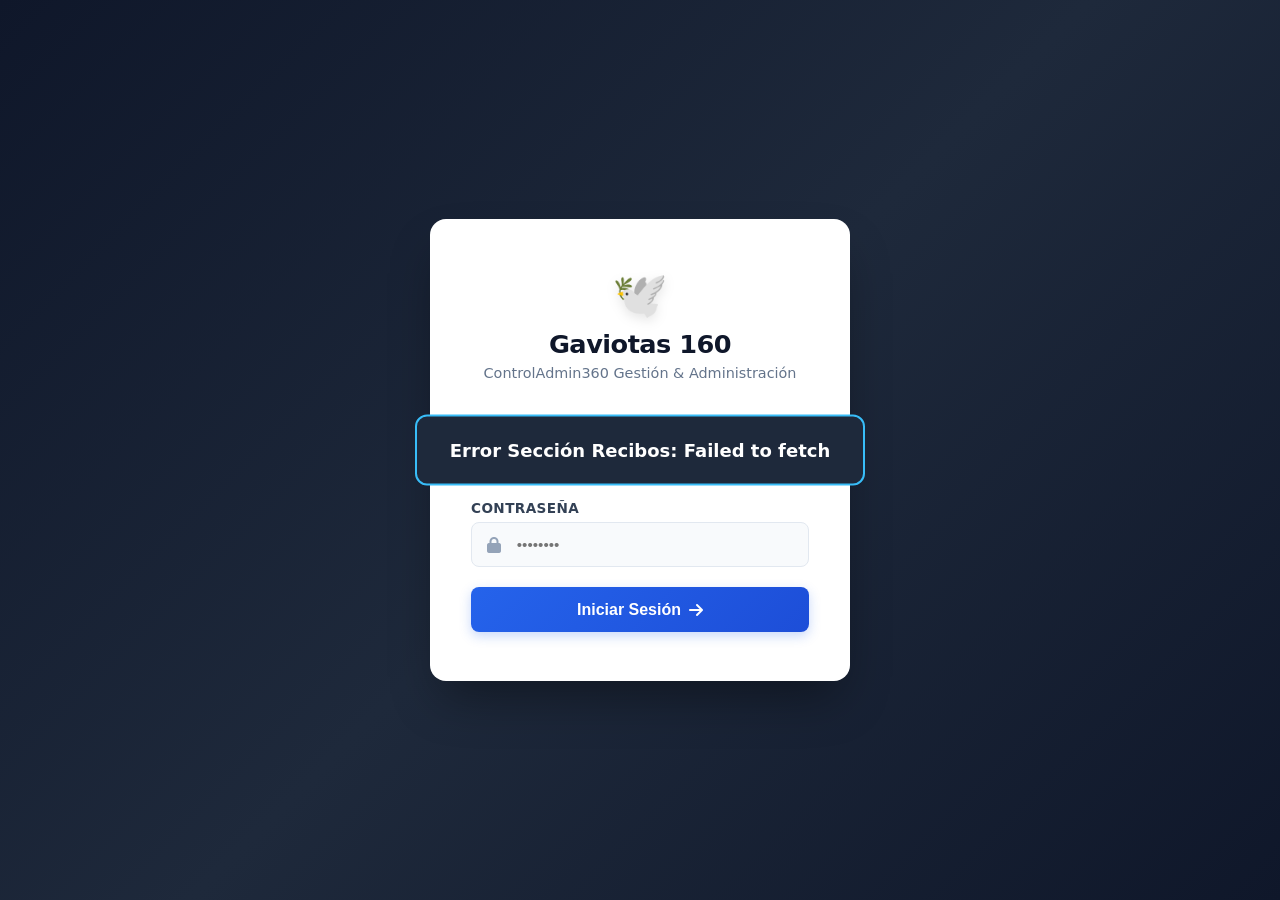
==== index.html @ b819d8f5 "tyu" ====
<!doctype html>
<html lang="es">
<head>
  <meta charset="utf-8" />
  <meta name="viewport" content="width=device-width, initial-scale=1" />
  <title>Gaviotas 160 (-)</title>
  
  <!-- Favicon emoji unificado -->
  <link id="favicon-main" rel="icon" type="image/svg+xml" href="">
  <link rel="stylesheet" href="https://cdnjs.cloudflare.com/ajax/libs/font-awesome/6.4.0/css/all.min.css">
  <link rel="stylesheet" href="CSS.css">

  <script>
    (function(){
      var link = document.getElementById('favicon-main');
      if (!link) {
        link = document.createElement('link');
        link.id = 'favicon-main';
        link.rel = 'icon';
        document.head.appendChild(link);
      }
      var svg = "<svg xmlns='http://www.w3.org/2000/svg' viewBox='0 0 128 128'><text y='1em' font-size='96'>🕊️</text></svg>";
      link.type = 'image/svg+xml';
      link.href = "data:image/svg+xml;charset=utf-8," + encodeURIComponent(svg);
    })();
  </script>
</head>
<body>

  <div id="login-screen" class="login-wrapper">

    <!-- 1. PANTALLA DE MANTENIMIENTO (Visible para usuarios por defecto si el modo está activo) -->
    <div id="maintenance-card" class="maintenance-card" style="display: none;">
      <div class="gears-container">
        <i class="fa-solid fa-gear gear-large"></i>
        <i class="fa-solid fa-gear gear-small"></i>
      </div>
      <div class="login-header">
        <span class="logo-icon">🕊️</span>
        <h2>Gaviotas 160</h2>
        <p>ControlAdmin360 Gestión & Administración</p>
      </div>
      <div class="maintenance-body">
        <h3 class="pulse-text">Sistema en Mantenimiento</h3>
        <p class="maintenance-desc">
          Estamos realizando actualizaciones programadas en la plataforma para mejorar el rendimiento y la seguridad.
        </p>
        <div class="progress-container">
          <div class="progress-bar-animated"></div>
        </div>
        <p class="maintenance-footer">Estaremos de vuelta en breve. Gracias por su paciencia.</p>
      </div>
    </div>

    <!-- 2. FORMULARIO DE LOGIN (Tu caja de Login original) -->
    <div id="form-login-card" class="login-card">
      <div class="login-header">
        <span class="logo-icon">🕊️</span>
        <h2>Gaviotas 160</h2>
        <p>ControlAdmin360 Gestión & Administración</p>
      </div>
      <form id="form-login" onsubmit="validarIngreso(event)">
        <div class="form-group">
          <label for="login-user">Usuario</label>
          <div class="input-container">
            <i class="fa-solid fa-user"></i>
            <input type="text" id="login-user" required placeholder="Ej. admin" autocomplete="username">
          </div>
        </div>
        <div class="form-group">
          <label for="login-pass">Contraseña</label>
          <div class="input-container">
            <i class="fa-solid fa-lock"></i>
            <input type="password" id="login-pass" required placeholder="••••••••" autocomplete="current-password">
          </div>
        </div>
        <div id="login-error" class="error-msg" style="display: none;">
          <i class="fa-solid fa-circle-exclamation"></i>
          <span>Usuario o contraseña incorrectos.</span>
        </div>
        <button type="submit" class="btn-login">
          <span>Iniciar Sesión</span>
          <i class="fa-solid fa-arrow-right"></i>
        </button>
      </form>
    </div>

  </div>

  <div class="app">
    <!-- Topbar -->
    <header class="topbar" role="banner">
      <div class="brand" aria-label="Nombre de la aplicación">🕊️ Gaviotas 160</div>
      
      <div id="srvStatus" class="srv-badge srv-idle" title="Disponible" style="margin:6px 0 10px 0;">
        <span class="dot"></span>
        <span class="txt">IDLE -> OnLine</span>
      </div>

      <div class="actions">
        <!-- Nuevo Botón de Salir -->
        <button id="btnLogout" class="btn btn-logout" type="button" title="Cerrar sesión" onclick="cerrarSesion()">
          <svg width="14" height="14" viewBox="0 0 24 24" fill="none" stroke="currentColor" stroke-width="2" stroke-linecap="round" stroke-linejoin="round" style="margin-right: 5px; vertical-align: middle;">
            <path d="M9 21H5a2 2 0 0 1-2-2V5a2 2 0 0 1 2-2h4"></path>
            <polyline points="16 17 21 12 16 7"></polyline>
            <line x1="21" y1="12" x2="9" y2="12"></line>
          </svg>
          <span>Cerrar Sessión</span>
        </button>
        <button id="btnMenu" class="btn btn-menu" type="button" aria-controls="sidebar" aria-expanded="false" title="Menú">☰</button>
        <button id="btnFull" class="btn" type="button" title="Pantalla completa">Pantalla completa</button>
      </div>
    </header> 
    
    <!-- Sidebar -->
    <aside id="sidebar" class="sidebar" role="navigation" aria-label="Menú principal">
      <nav>
        <a data-view="banco" data-ico="🏦" class="active" role="button">DataBank</a>
        <a data-view="deudas" data-ico="👤" role="button">Deudores</a>
        <a data-view="lecturas" data-ico="💧" role="button" style="--ico-left-gap:2px;">Aguas</a>
        <a data-view="consultas" data-ico="🕵️‍♀️" role="button">Consultas</a>
        <a data-view="recibo" data-ico="🧮" role="button">Control&Op.</a>  
        <a data-view="comunal" data-ico="🏘️" role="button">Comunas</a>
        <a data-view="servicios" data-ico="⚡" role="button">Servicios Hist.</a>
        <a id="nav-eventos" data-view="eventos" data-ico="📌" role="button">Eventos.Logg</a>
      </nav>
    </aside>

    <!-- Contenido Principal -->
    <main class="content" role="main">
      <!-- BANCO -->
      <section id="view-banco" class="view show" aria-labelledby="h-banco">
        <div class="view-header">
          <h1 id="h-banco" style="margin:0;">Registros & Movimientos Bancarios</h1>
          <span class="clock-24h" style="justify-self:start; white-space:nowrap; font-weight:600; color:#A4E3FF;"></span>

          <div style="display:flex; align-items:center; gap:8px; justify-content:flex-start; margin:8px 0;"> 
            <button id="btnRepGen" style="padding:10px 14px; background:#647AEB; color:#fff; border:none; border-radius:7px; font-size:15px; cursor:pointer; box-shadow:0 2px 5px rgba(0,0,0,0.2);"> 
              📤 Reporte General
            </button> 
            <div id="reportLinks" style="display:flex; gap:8px;"></div>
          </div>
        </div>
      
        <div class="grid" style="margin-bottom:12px">
          <div class="card">
            <h3>Operaciones del Mes:</h3>
            <div id="banco-kpi-mov">—</div>
          </div>
          <div class="card">
            <h3>Balance de Cuenta:</h3>
            <div id="banco-kpi-monto">—</div>
          </div>
        </div>

        <div class="toolbar">
          <select id="banco-month" class="select"></select>
          <select id="banco-year" class="select"></select>
          <button id="banco-buscar" class="btn-orange" type="button">📅 Ver Periodo</button>
          <button id="banco-nuevo" class="btn-blue" type="button">➕ Nuevo Reg.</button>
          <button id="banco-eliminar" class="btn-redd" type="button">🗑️ Borra Ultim.</button>
          <button id="banco-refresh" class="btn-blue" type="button">🔄 Actualizar</button>
          <button id="btn-m3" class="btn btn-m3" type="button">💧 m3 Consumo</button>
        </div>

        <div class="table-wrap">
          <table id="tabla-banco"></table>
        </div>
      </section>

      <!-- LECTURAS (Contómetros) -->
      <section id="view-lecturas" class="view" aria-labelledby="h-lecturas">
        <div class="view-header">
          <h1 id="h-lecturas" style="margin:0;">Lecturas & Registros & Reportes</h1>
          <span class="clock-24h" style="white-space:nowrap; font-weight:600; color:#A4E3FF;"></span>
         
          <div style="display:flex; align-items:center; gap:8px; justify-content:flex-start; margin:8px 0;">
            <button id="btnRepAguas" style="padding:10px 14px; background:#647AEB; color:#fff; border:none; border-radius:7px; font-size:15px; cursor:pointer; box-shadow:0 2px 5px rgba(0,0,0,0.2);">
                📤 Generar Reportes
            </button>
            <div id="aguasLinks" style="display:flex; gap:8px;"></div>
          </div>        
        </div> 
        <div class="toolbar">
          <input type="text" id="buscar" placeholder="🔍 Busca aqui..." aria-label="Buscar en la tabla" style="margin-left: 25px; padding: 6px 12px; border-radius: 4px; border: 2px solid #ccc; width: 160px;">
          <button id="btnRecargarConto" class="btn-orange" type="button">🔄 Actualizar</button>
          <button id="btnNuevo" class="btn-blue" type="button">➕ Registrar</button>
        </div>
        <div id="tablaWrap" class="table-wrap" role="region" aria-label="Tabla de lecturas">
          <table id="tabla"></table>
        </div>
      </section>

      <!-- DEUDAS -->
      <section id="view-deudas" class="view" aria-labelledby="h-deudas">
        <div class="view-header">
          <h1 id="h-deudas" style="margin:0;">Deudas & Morosidad</h1>
          <span class="clock-24h" style="white-space:nowrap; font-weight:600; color:#A4E3FF;"></span>

          <div style="display:flex; align-items:center; gap:8px; justify-content:flex-start; margin:8px 0;">
            <button id="btnDeudas" style="padding:10px 14px; background:#647AEB; color:#fff; border:none; border-radius:7px; font-size:15px; cursor:pointer; box-shadow:0 2px 5px rgba(0,0,0,0.2);">
              📤 Generar Listado
            </button>
            <div id="deudasLinks" style="display:flex; gap:8px;"></div>
          </div>
        </div>

        <div class="grid">
          <div class="card">
            <h3>Total Deudores:</h3>
            <div id="deu-kpi-count">—</div>
          </div>
          <div class="card">
            <h3>Actualizado a la Fecha:</h3>
            <div id="deu-kpi-fecha">—</div>
          </div>
        </div>

        <div class="toolbar" style="margin-top:12px">
          <label style="display:flex;align-items:center;gap:6px">
            Deuda Min. (S/):
            <input id="deu-min" class="input-modern" type="number" step="1" min="0" value="15" style="margin-left: 22px; padding: 5px 10px; border-radius: 4px; border: 2px solid #ccc; width: 82px;">
          </label>
          <button id="deu-refresh" class="btn-orange" type="button">🔄 Actualizar</button>
        </div>

        <div class="deudas table-wrap">
          <table id="tabla-deudas" class="deudas-table"></table>
        </div>
      </section>

      <!-- CONSULTAS -->
      <section id="view-consultas" class="view" aria-labelledby="h-consultas">
        <div class="view-header">
          <h1 id="h-consultas" style="margin:0;">Historial de Pagos & Recibos</h1>
          <span class="clock-24h" style="white-space:nowrap; font-weight:600; color:#A4E3FF;"></span>
        </div>

        <div style="display: flex; gap: 80px; flex-wrap: wrap; align-items: flex-start; margin-top: 5px; max-width: 100%;">
          <div style="width: 300px;">
            <div class="combo-wrap">
              <label for="consulta-depa">Departamento</label>
              <select id="consulta-depa" class="select select-lg">
                <option value="">Select depa…</option>
              </select>
            </div>
            <div class="toolbar" style="margin-top:10px;">
              <button id="cons-buscar" class="btn-blue" type="button">🔎 Ver Movimientos</button>
            </div>
            <div id="cons-meta" class="cons-meta" aria-live="polite"></div>
          </div>

          <div id="panel-saldos-container" class="info-box" style="width: 350px; display: none; border: 1px solid #ddd; background: #f9f9f9; padding: 10px 10px; border-radius: 12px; box-shadow: 0 2px 4px rgba(0,0,0,0.1);">
            <h3 style="margin: 0 0 8px 0; font-size: 1.05em; display: flex; justify-content: space-between; align-items: center; border-bottom: 1px solid #eee; padding-bottom: 4px;">
              <span class="saldo-valor" style="color: #222 !important;">💼 Detalle de Saldos: <strong id="s-depa" style="color: #3367D6;"></strong></span>
              <span id="s-loader" class="dual-ring hidden"></span>
            </h3>
            <div style="display: flex; flex-direction: column; gap: 3px;">
              <div class="info-line" style="display: flex; justify-content: space-between; line-height: 1.2;">
                <span class="label label-recibos">📝 Recibos:</span> 
                <span id="s-rec" class="saldo-valor"></span>
              </div>
              <div class="info-line" style="display: flex; justify-content: space-between; line-height: 1.2;">
                <span class="label label-moras">🕒 Moras:</span> 
                <span id="s-mor" class="saldo-valor"></span>
              </div>
              <div class="info-line" style="display: flex; justify-content: space-between; line-height: 1.2;">
                <span class="label label-multas">👮‍♂️ Multas:</span> 
                <span id="s-mul" class="saldo-valor"></span>
              </div>
              <div class="info-line" style="display: flex; justify-content: space-between; line-height: 1.2;">
                <span class="label-ra">⚠️ R.A:</span> 
                <span id="s-acum" class="saldo-valor" style="color: #333;"></span>
              </div>
              <div class="info-line" style="display: flex; justify-content: space-between; border-top: 1px solid #ccc; padding-top: 5px; margin-top: 3px;">
                <span class="label label-saldo">💰 Saldo Actualizado:</span> 
                <strong id="s-act" style="color: #3367D6; font-size: 1.1rem;"></strong>
              </div>
            </div>
          </div>

          <div id="panel-recibo-pdf" style="width: 190px; display: flex; flex-direction: column; gap: 5px; border-left: 1px dashed #ccc; padding-left: 25px;margin-top: 10px;">
            <h3 style="margin: 0; font-size: 1.05em; color: #0078d4;">📄 Consulta Recibo</h3>
            <div class="combo-wrap">
              <label for="recibo-mes" style="font-size: 0.85em; color: #666;">Mes</label>
              <select id="recibo-mes" class="select">
                <option value="Enero">Enero</option>
                <option value="Febrero">Febrero</option>
                <option value="Marzo">Marzo</option>
                <option value="Abril">Abril</option>
                <option value="Mayo">Mayo</option>
                <option value="Junio">Junio</option>
                <option value="Julio">Julio</option>
                <option value="Agosto">Agosto</option>
                <option value="Setiembre">Setiembre</option>
                <option value="Octubre">Octubre</option>
                <option value="Noviembre">Noviembre</option>
                <option value="Diciembre">Diciembre</option>
              </select>
            </div>

            <div class="combo-wrap">
              <label for="recibo-anio" style="font-size: 0.85em; color: #666;">Año</label>
              <select id="recibo-anio" class="select">
                <option value="2024">2024</option>
                <option value="2025">2025</option>
                <option value="2026">2026</option>
                <option value="2027">2027</option>
                <option value="2028">2028</option>
              </select>
            </div>
            <button id="btn-ver-recibo" class="btn-blue" type="button" style="margin-top: 4px; background-color: #0078d4;">📂 Buscar</button>
            <button id="btn-recibo-curso" class="btn-orange" type="button" style="margin-top: 4px; background-color: #059669;">📝 Recibo en Curso</button>
          </div>
        </div>
        
        <div id="cons-salida" class="table-wrap" role="region" aria-label="Historial recibos/pagos" style="margin-top: 20px;">
          <table id="tabla-cons" class="cons-table"></table>
        </div>
      </section>

      <!-- COMUNA -->
      <section id="view-comunal" class="view" aria-labelledby="h-comunal">
        <div class="view-header">
          <h1 id="h-comunal" style="margin:0;">Control & Registro De Habitantes</h1>
          <span class="clock-24h" style="white-space:nowrap; font-weight:600; color:#A4E3FF;"></span>

          <div class="toolbar">
            <button id="comuna-refresh" class="btn-blue" type="button">🔄 Actualizar</button>
            <input type="text" id="comuna-search" placeholder="🔍 Busca aqui..." style="margin-left: 25px; padding: 6px 12px; border-radius: 4px; border: 2px solid #ccc; width: 160px;">
            <button id="comuna-nuevo-depa" class="btn-orange" type="button" onclick="abrirModalNuevoDepa()">➕ Nuevo Dpto</button>
          </div>
        </div>
        <div class="comuna table-wrap">
          <table id="tbl-clientes" class="sheet-table">
            <thead></thead>
            <tbody></tbody>
          </table>
        </div>
        <div id="comuna-savebar" class="savebar">
          <span class="savebar-hint">Cambios sin Guardar</span>
          <button id="btnComunaDiscard" class="btn btn-redd" type="button">✖️ Descartar</button>
          <button id="btnComunaSave" class="btn-orange" type="button">💾 Guardar</button>
        </div>
      </section>

      <!-- MODAL REGISTRO DE NUEVO DEPARTAMENTO -->
      <div id="modal-nuevo-depa" class="modal-overlay" style="display:none; z-index: 9999;">
        <div class="modal-container" style="max-width: 650px; width: 95%; max-height: 85vh; display: flex; flex-direction: column; overflow: hidden;">
          
          <!-- Modal Header -->
          <div class="modal-header" style="background: #1e293b; color: #f8fafc; padding: 14px 20px; display: flex; justify-content: space-between; align-items: center; border-bottom: 1px solid #334155;">
            <h2 style="margin: 0; font-size: 1.15rem; color: #38bdf8; display: flex; align-items: center; gap: 8px;">
              <i class="fa-solid fa-building-user"></i> Registro de Nuevo Departamento
            </h2>
            <button class="btn-close" onclick="cerrarModalNuevoDepa()" style="background: transparent; border: none; color: #94a3b8; font-size: 1.3rem; cursor: pointer;">&times;</button>
          </div>

          <!-- Modal Body -->
          <div class="modal-body" style="overflow-y: auto; flex: 1; padding: 16px 20px;">
            
            <form id="formNuevoDepa" onsubmit="guardarNuevoDepartamento(event)" style="display: flex; flex-direction: column; gap: 12px;">
              
              <!-- Grid de 2 Columnas -->
              <div style="display: grid; grid-template-columns: 1fr 1fr; gap: 14px;">
                
                <div class="input-wrap">
                  <label for="nuevo-depa-id" style="font-weight: bold; font-size: 0.8rem; color: #0284c7;">🏢 ID Departamento *</label>
                  <input type="text" id="nuevo-depa-id" class="input-modern" placeholder="Ej: C101" maxlength="6" required style="width: 100%; text-transform: uppercase;">
                </div>

                <div class="input-wrap">
                  <label for="nuevo-depa-torre" style="font-weight: bold; font-size: 0.8rem; color: #475569;">🏛️ Torre *</label>
                  <input type="text" id="nuevo-depa-torre" class="input-modern" placeholder="Ej: C" maxlength="2" required style="width: 100%; text-transform: uppercase;">
                </div>

                <div class="input-wrap">
                  <label for="nuevo-depa-nombres" style="font-weight: bold; font-size: 0.8rem; color: #475569;">👤 Nombres * (Mín 3, Máx 20)</label>
                  <input type="text" id="nuevo-depa-nombres" class="input-modern" placeholder="Ej: Juan Carlos" maxlength="20" required style="width: 100%; text-transform: uppercase;">
                </div>

                <div class="input-wrap">
                  <label for="nuevo-depa-apellidos" style="font-weight: bold; font-size: 0.8rem; color: #475569;">👥 Apellidos * (Mín 3, Máx 20)</label>
                  <input type="text" id="nuevo-depa-apellidos" class="input-modern" placeholder="Ej: Pérez López" maxlength="20" required style="width: 100%; text-transform: uppercase;">
                </div>

                <div class="input-wrap">
                  <label for="nuevo-depa-dni" style="font-weight: bold; font-size: 0.8rem; color: #475569;">🪪 DNI / C.E.</label>
                  <input type="text" id="nuevo-depa-dni" class="input-modern" placeholder="8 dígitos (o hasta 9 C.E.)" maxlength="9" style="width: 100%; text-transform: uppercase;">
                </div>

                <div class="combo-wrap">
                  <label for="nuevo-depa-ocupante" style="font-weight: bold; font-size: 0.8rem; color: #0284c7;">🔑 Condición Ocupante *</label>
                  <select id="nuevo-depa-ocupante" class="select-modern" required style="width: 100%;">
                    <option value="PROPIETARIO">PROPIETARIO</option>
                    <option value="INQUILINO">INQUILINO</option>
                    <option value="DESHABITADO">DESHABITADO</option>
                  </select>
                </div>

                <div class="input-wrap">
                  <label for="nuevo-depa-estac1" style="font-weight: bold; font-size: 0.8rem; color: #475569;">🚗 Cochera #1</label>
                  <input type="text" id="nuevo-depa-estac1" class="input-modern" placeholder="Nº de cochera (ej: 45)" maxlength="3" style="width: 100%; text-transform: uppercase;">
                </div>

                <div class="input-wrap">
                  <label for="nuevo-depa-estac2" style="font-weight: bold; font-size: 0.8rem; color: #475569;">🚗 Cochera #2</label>
                  <input type="text" id="nuevo-depa-estac2" class="input-modern" placeholder="Nº de cochera (ej: 46)" maxlength="3" style="width: 100%; text-transform: uppercase;">
                </div>

                <div class="input-wrap">
                  <label for="nuevo-depa-tlf" style="font-weight: bold; font-size: 0.8rem; color: #475569;">📱 Teléfono Principal</label>
                  <input type="text" id="nuevo-depa-tlf" class="input-modern" placeholder="9 dígitos (ej: 999123456)" maxlength="12" style="width: 100%;">
                </div>

                <div class="input-wrap">
                  <label for="nuevo-depa-email" style="font-weight: bold; font-size: 0.8rem; color: #475569;">📧 Correo Electrónico</label>
                  <input type="email" id="nuevo-depa-email" class="input-modern" placeholder="usuario@correo.com" maxlength="50" style="width: 100%;">
                </div>

                <div class="input-wrap">
                  <label for="nuevo-depa-familiar" style="font-weight: bold; font-size: 0.8rem; color: #475569;">👨‍👩‍👦 Familiar / Inquilino</label>
                  <input type="text" id="nuevo-depa-familiar" class="input-modern" placeholder="Nombre de contacto secundario" maxlength="50" style="width: 100%; text-transform: uppercase;">
                </div>

                <div class="input-wrap">
                  <label for="nuevo-depa-tlf-contacto" style="font-weight: bold; font-size: 0.8rem; color: #475569;">📞 Teléfono de Contacto</label>
                  <input type="text" id="nuevo-depa-tlf-contacto" class="input-modern" placeholder="9 dígitos" maxlength="12" style="width: 100%;">
                </div>

                <div class="input-wrap" style="grid-column: span 2;">
                  <label for="nuevo-depa-mascotas" style="font-weight: bold; font-size: 0.8rem; color: #475569;">🐾 Mascotas</label>
                  <input type="text" id="nuevo-depa-mascotas" class="input-modern" placeholder="Ej: 1 perro raza pequeña" maxlength="25" style="width: 100%; text-transform: uppercase;">
                </div>

                <div class="input-wrap" style="grid-column: span 2;">
                  <label for="nuevo-depa-obs" style="font-weight: bold; font-size: 0.8rem; color: #475569;">📝 Observaciones / Incidencias</label>
                  <textarea id="nuevo-depa-obs" class="input-modern" rows="2" placeholder="Observaciones generales..." maxlength="150" style="width: 100%; text-transform: uppercase; resize: vertical;"></textarea>
                </div>

              </div>

              <!-- Mensaje de error/estado en el modal -->
              <div id="nuevo-depa-error" style="display: none; padding: 8px 12px; border-radius: 6px; font-size: 0.8rem; font-weight: bold; background: #fee2e2; color: #b91c1c;"></div>

              <!-- Modal Footer -->
              <div style="display: flex; justify-content: flex-end; gap: 10px; margin-top: 10px; border-top: 1px solid #e2e8f0; padding-top: 12px;">
                <button type="button" class="btn btn-redd" onclick="cerrarModalNuevoDepa()">Cancelar</button>
                <button type="submit" id="btn-save-nuevo-depa" class="btn-orange" style="font-weight: bold;">💾 Registrar Unidad</button>
              </div>
            </form>

          </div>
        </div>
      </div>

      <!-- Control&Op. -->
      <section id="view-recibo" class="view" aria-labelledby="h-recibo">

        <div class="view-header">
          <h1 id="h-recibo" style="margin:0;">Resumen De Recibos En Desarollo</h1>
          <span class="clock-24h" style="white-space:nowrap; font-weight:600; color:#A4E3FF;"></span>

          <div style="display:flex; align-items:center; justify-content: space-between; margin:8px 0; width: 100%;">
            <div style="display:flex; align-items:center; gap:8px;">
              <button id="btnRecExel" style="padding:10px 14px; background:#647AEB; color:#fff; border:none; border-radius:7px; font-size:15px; cursor:pointer; box-shadow:0 2px 5px rgba(0,0,0,0.2);">
                📤 Recibos en Excel
              </button>
              <button id="recibos-refresh" class="btn-blue">🔄 Actualizar</button>
            </div>
            <div id="exportLinks" style="display:flex; gap:8px; padding:10px 14px;"></div>
            <div style="display:flex; gap:8px; justify-content: flex-end; align-items: center;">
              <button id="recibos-consolidados" class="btn-blue" onclick="window.open('https://drive.google.com/drive/folders/1a2-ApIJ63jFeyRZR2OyDw5bXm6AcgEVA', '_blank')">🗂️ Recibos Consolidados</button> 
              <button id="exon-desc" class="btn-orange" style="padding: 5px 14px;" onclick="abrirModalExon()">💸 Exoneraciones <br> Reintegros</button> 
              <button id="multas-btn" class="btn-redd" style="padding: 5px 14px;" onclick="abrirModalMultas()">🚨 Multas <br> Sanciones</button>
              <button id="config-btn" class="btn-blue" style="padding: 5px 14px;" onclick="abrirModalConfig()">⚙️ Config.</button>
              <button id="btn-consolidar-periodo" class="btn-orange" style="padding: 5px 14px; background: #c026d3; color: white; font-weight: bold; margin-left: auto; margin-right: 190px;">🏛️ Consolidar</button>
            </div>
          </div>
        </div>

        <div class="recibos table-wrap">
          <table id="tabla-recibos" class="recibos-table" style="width: 100%;">
            <colgroup>
                <col><col style="width:190px"><col><col><col><col><col><col><col><col><col><col><col><col><col style="width:120px"><col><col>
            </colgroup>
            <thead>
              <tr>
                <th id="recibos-mes" colspan="2" class="align-left">—</th>
                <th colspan="13" class="align-center">ESTRUCTURA DE RECIBOS</th>
                <th></th><th></th>
              </tr>
              <tr>
                <th class="wrap">DPTO</th>
                <th class="wrap">Titular</th>
                <th class="wrap">Administracion</th>
                <th class="wrap">Agua Depa</th>
                <th class="wrap">Agua Comun</th>
                <th class="wrap">Luz Edificio</th>
                <th class="wrap">Multa Inasis.</th>
                <th class="wrap">Multa Normas</th>
                <th class="wrap">Mant. Andinos</th>
                <th class="wrap">Fondo Conting.</th>
                <th class="wrap">Mora Diaria</th>
                <th class="wrap">Cuota Junta</th>
                <th class="wrap">CUOTA EXTRA</th>
                <th class="wrap">Reien tegros</th>
                <th class="wrap">Concepto</th>
                <th class="wrap">Total Recibo</th>
                <th class="wrap">Serial</th>
              </tr>
            </thead>
            <tbody></tbody>
          </table>
        </div>
      </section>

      <!-- MODAL DE EXONERACIONES Y REINTEGROS -->
      <div id="modal-exon-desc" class="modal-overlay" style="display:none; z-index: 9999;">
        <div class="modal-container" style="max-width: 620px; width: 95%; max-height: 90vh; display: flex; flex-direction: column; overflow: hidden; background: #0f172a; color: #f8fafc; border: 1px solid #334155; border-radius: 12px; box-shadow: 0 20px 40px rgba(0,0,0,0.8);">
          
          <!-- Modal Header -->
          <div class="modal-header" style="background: #1e293b; color: #f8fafc; padding: 14px 20px; display: flex; justify-content: space-between; align-items: center; border-bottom: 1px solid #334155;">
            <div>
              <h2 style="margin: 0; font-size: 1.15rem; color: #38bdf8; display: flex; align-items: center; gap: 8px;">
                <i class="fa-solid fa-hand-holding-dollar"></i> Exoneraciones, Condonaciones & Reintegros
              </h2>
              <small style="color: #94a3b8; font-size: 0.75rem;">Gestión de Beneficios y Ajustes Contables</small>
            </div>
            <button class="btn-close" onclick="cerrarModalExon()" style="background: transparent; border: none; color: #94a3b8; font-size: 1.3rem; cursor: pointer;">&times;</button>
          </div>

          <!-- Modal Body -->
          <div class="modal-body" style="overflow-y: auto; flex: 1; padding: 16px 20px; display: flex; flex-direction: column; gap: 14px;">
            
            <!-- Selector Departamento -->
            <div class="combo-wrap">
              <label for="exon-depa" style="font-weight: bold; font-size: 0.82rem; color: #38bdf8;">🏢 SELECCIONE DEPARTAMENTO:</label>
              <select id="exon-depa" class="select-modern" style="width: 100%; background: #1e293b; color: #fff; border: 1px solid #475569; padding: 8px 10px; border-radius: 6px; font-weight: 600;">
                <option value="">Cargando departamentos...</option>
              </select>
            </div>

            <!-- 1. Estado de Deuda Actual -->
            <div style="background: #1e293b; border: 1px solid #334155; border-radius: 8px; padding: 10px 14px;">
              <div style="font-size: 0.78rem; font-weight: bold; color: #94a3b8; margin-bottom: 6px; display: flex; justify-content: space-between; align-items: center;">
                <span>1. 📊 ESTADO DE DEUDA ACTUAL:</span>
                <span id="exon-s-loader" class="dual-ring hidden" style="width: 14px; height: 14px;"></span>
              </div>
              <div style="display: grid; grid-template-columns: repeat(3, 1fr); gap: 8px; font-size: 0.78rem;">
                <div style="background: #0f172a; padding: 6px 8px; border-radius: 5px; border-left: 3px solid #38bdf8;">
                  <span style="color: #94a3b8; display: block; font-size: 0.7rem;">📝 Recibos</span>
                  <strong id="exon-s-rec" style="color: #38bdf8; font-size: 0.9rem;">S/ 0.00</strong>
                </div>
                <div style="background: #0f172a; padding: 6px 8px; border-radius: 5px; border-left: 3px solid #f59e0b;">
                  <span style="color: #94a3b8; display: block; font-size: 0.7rem;">🕒 Moras</span>
                  <strong id="exon-s-mor" style="color: #f59e0b; font-size: 0.9rem;">S/ 0.00</strong>
                </div>
                <div style="background: #0f172a; padding: 6px 8px; border-radius: 5px; border-left: 3px solid #ef4444;">
                  <span style="color: #94a3b8; display: block; font-size: 0.7rem;">👮‍♂️ Multas</span>
                  <strong id="exon-s-mul" style="color: #ef4444; font-size: 0.9rem;">S/ 0.00</strong>
                </div>
              </div>
              <div style="display: flex; justify-content: space-between; align-items: center; margin-top: 8px; padding-top: 6px; border-top: 1px dashed #334155; font-size: 0.8rem;">
                <span>💰 Saldo Actualizado: <strong id="exon-s-act" style="color: #10b981; font-size: 0.95rem;">S/ 0.00</strong></span>
                <span style="color: #fca5a5;">⚠️ R.A: <strong id="exon-s-acum" style="color: #ef4444;">0</strong> Recibos</span>
              </div>
            </div>

            <!-- 2. Criterios de Exoneración -->
            <div style="background: #1e293b; border: 1px solid #334155; border-radius: 8px; padding: 12px 14px;">
              <label style="font-weight: bold; font-size: 0.8rem; color: #38bdf8; display: block; margin-bottom: 8px;">2. ✅ SELECCIONE EL TIPO DE EXONERACIÓN:</label>
              
              <div style="display: flex; flex-direction: column; gap: 8px;">
                <label style="display: flex; align-items: center; gap: 8px; cursor: pointer; font-size: 0.82rem; color: #fef08a;">
                  <input type="checkbox" id="exon-moras-totales-check" disabled style="width: 16px; height: 16px; cursor: pointer;">
                  <span>🕒 Eliminar Moras Totales <small style="color: #94a3b8;">(Condonar 100% Moras Registradas)</small></span>
                </label>

                <label style="display: flex; align-items: center; gap: 8px; cursor: pointer; font-size: 0.82rem; color: #fca5a5;">
                  <input type="checkbox" id="exon-multas-totales-check" disabled style="width: 16px; height: 16px; cursor: pointer;">
                  <span>👮‍♂️ Eliminar Multas Totales <small style="color: #94a3b8;">(Condonar 100% Multas Registradas)</small></span>
                </label>

                <hr style="border: 0; border-top: 1px dashed #334155; margin: 4px 0;">

                <label style="display: flex; align-items: center; gap: 8px; cursor: pointer; font-size: 0.82rem; color: #bae6fd;">
                  <input type="checkbox" id="exon-actual-moras-check" style="width: 16px; height: 16px; cursor: pointer;">
                  <span>📆 Eliminar Moras P. Actual <small style="color: #94a3b8;">(Condonar Mora del Periodo Actual)</small></span>
                </label>

                <label style="display: flex; align-items: center; gap: 8px; cursor: pointer; font-size: 0.82rem; color: #e9d5ff;">
                  <input type="checkbox" id="exon-moras-check" style="width: 16px; height: 16px; cursor: pointer;">
                  <span>🚩 Congelar Moras Definitivo <small style="color: #94a3b8;">(Exoneración fija permanente)</small></span>
                </label>

                <label style="display: flex; align-items: center; gap: 8px; cursor: pointer; font-size: 0.82rem; color: #f87171;">
                  <input type="checkbox" id="exon-eliminar-check" disabled style="width: 16px; height: 16px; cursor: pointer;">
                  <span>🚫 Eliminar Exoneracion Actual <small style="color: #94a3b8;">(Anular beneficio activo)</small></span>
                </label>
              </div>
            </div>

            <!-- 3. Ajuste Manual / Reintegro -->
            <div style="background: #1e293b; border: 1px solid #334155; border-radius: 8px; padding: 12px 14px;">
              <label style="font-weight: bold; font-size: 0.8rem; color: #38bdf8; display: block; margin-bottom: 8px;">3. 🧮 AJUSTE MANUAL / REINTEGRO:</label>
              <div style="display: grid; grid-template-columns: 1fr 1fr; gap: 12px;">
                <div>
                  <label for="exon-concepto" style="font-size: 0.75rem; color: #94a3b8; display: block; margin-bottom: 3px;">Concepto:</label>
                  <select id="exon-concepto" class="select-modern" style="width: 100%; background: #0f172a; color: #fff; border: 1px solid #475569; padding: 7px 8px; border-radius: 6px;">
                    <option value="Select">Select</option>
                    <option value="MORAS">MORAS</option>
                    <option value="MULTAS">MULTAS</option>
                    <option value="RECIBOS">RECIBOS</option>
                    <option value="MORAS&MULTAS">MORAS&MULTAS</option>
                    <option value="REINTEGRO">REINTEGRO</option>
                  </select>
                </div>
                <div>
                  <label for="exon-monto" style="font-size: 0.75rem; color: #94a3b8; display: block; margin-bottom: 3px;">Monto a Procesar (S/.):</label>
                  <input type="number" id="exon-monto" placeholder="S/ 0.00" step="0.01" min="0" class="input-modern" style="width: 100%; background: #0f172a; color: #fff; border: 1px solid #475569; padding: 7px 8px; border-radius: 6px;">
                </div>
              </div>
            </div>

            <!-- 4. Sustento y Auditoría -->
            <div class="input-wrap">
              <label for="exon-descrip" style="font-weight: bold; font-size: 0.8rem; color: #fbbf24; display: flex; align-items: center; gap: 6px;">
                <i class="fa-solid"></i> 4. ⚠️ SUSTENTO Y AUDITORÍA: (Mín 6 caracteres)
              </label>
              <input type="text" id="exon-descrip" class="input-modern" maxlength="40" placeholder="Indique el número de acuerdo de asamblea o responsable..." style="width: 100%; background: #1e293b; color: #fff; border: 1px solid #475569; padding: 8px 10px; border-radius: 6px; text-transform: uppercase;">
            </div>

          </div>

          <!-- Modal Footer -->
          <div class="modal-footer" style="padding: 12px 20px; background: #1e293b; border-top: 1px solid #334155; display: flex; justify-content: flex-end; gap: 10px;">
            <button class="btn btn-redd" onclick="cerrarModalExon()" style="padding: 7px 16px;">Cancelar</button>
            <button id="btn-save-exon" class="btn-orange" onclick="validarYGuardarExon()" style="padding: 7px 18px; font-weight: bold;">💾 Registrar Evento</button>
          </div>

        </div>
      </div><!-- Cierra modal-overlay -->

      <!-- MODAL DE MULTAS & SANCIONES -->  
      <div id="modal-multas-sanciones" class="modal-overlay" style="display:none; z-index: 9999;">
        <div class="modal-container" style="max-width: 540px; width: 95%; max-height: 85vh; display: flex; flex-direction: column; overflow: hidden; background: #0f172a; color: #f8fafc; border: 1px solid #334155; border-radius: 12px; box-shadow: 0 20px 40px rgba(0,0,0,0.8);">
          
          <!-- Modal Header -->
          <div class="modal-header" style="background: #1e293b; color: #f8fafc; padding: 14px 20px; display: flex; justify-content: space-between; align-items: center; border-bottom: 1px solid #334155;">
            <div>
              <h2 style="margin: 0; font-size: 1.15rem; color: #f2b75f; display: flex; align-items: center; gap: 8px;">
                <i class="fa-solid "></i>👮‍♂️ Registro y Gestión de Multas
              </h2>
              <small style="color: #94a3b8; font-size: 0.75rem;">Aplicación de Infracciones segun Reglamento Interno</small>
            </div>
            <button class="btn-close" onclick="cerrarModalMultas()" style="background: transparent; border: none; color: #94a3b8; font-size: 1.3rem; cursor: pointer;">&times;</button>
          </div>

          <!-- Modal Body -->
          <div class="modal-body" style="overflow-y: auto; flex: 1; padding: 16px 20px; display: flex; flex-direction: column; gap: 14px;">
            
            <!-- 1. Selección de Departamento y Tipo -->
            <div style="display: grid; grid-template-columns: 1fr 1fr; gap: 12px;">
              <div class="combo-wrap">
                <label for="multas-depa" style="font-weight: bold; font-size: 0.8rem; color: #38bdf8; display: block; margin-bottom: 4px;">🏢 Departamento *</label>
                <select id="multas-depa" class="select-modern" style="width: 100%; background: #1e293b; color: #fff; border: 1px solid #475569; padding: 8px 10px; border-radius: 6px; font-weight: 600;">
                  <option value="">Seleccione Departamento...</option>
                </select>
              </div>

              <div class="combo-wrap">
                <label for="multas-tipo" style="font-weight: bold; font-size: 0.8rem; color: #38bdf8; display: block; margin-bottom: 4px;">📋 Tipo de Sanción *</label>
                <select id="multas-tipo" class="select-modern" style="width: 100%; background: #1e293b; color: #fff; border: 1px solid #475569; padding: 8px 10px; border-radius: 6px; font-weight: 600;">
                  <option value="MULTA_INASISTENC">Multa Inasistencia</option>
                  <option value="MULTA_INFRACCION">Multa Infracción Normas</option>
                </select>
              </div>
            </div>

            <!-- 2. Panel Dinámico si ya existe multa previa en este rubro -->
            <div id="panel-multa-existente" style="display: none; background: rgba(239, 68, 68, 0.15); border: 1px solid #ef4444; border-left: 5px solid #ef4444; border-radius: 8px; padding: 12px 14px; margin-top: 4px; font-size: 0.82rem;">
              <div style="color: #fca5a5; font-weight: bold; margin-bottom: 6px; font-size: 0.85rem;">
                ⚠️ El departamento ya registra <strong id="lbl-multa-previa-valor" style="color: #ffffff; font-size: 0.95rem; background: #991b1b; padding: 2px 6px; border-radius: 4px;">S/ 0.00</strong> en este rubro.
              </div>
              <div style="font-size: 0.75rem; color: #cbd5e1; margin-bottom: 8px;">Seleccione cómo desea aplicar la sanción:</div>
              
              <div style="display: flex; flex-direction: column; gap: 6px;">
                <label style="display: flex; align-items: center; gap: 8px; cursor: pointer; color: #fef08a;">
                  <input type="radio" name="modo-multa" id="opt-multa-sumar" value="SUMAR" checked style="width:16px; height:16px; cursor: pointer;">
                  <span>➕ <strong>Sumar al valor existente</strong> <small id="lbl-multa-preview-sumar" style="color: #94a3b8;">(Nuevo total: S/ 0.00)</small></span>
                </label>

                <label style="display: flex; align-items: center; gap: 8px; cursor: pointer; color: #e2e8f0;">
                  <input type="radio" name="modo-multa" id="opt-multa-reemplazar" value="REEMPLAZAR" style="width:16px; height:16px; cursor: pointer;">
                  <span>🔄 <strong>Reemplazar valor anterior</strong> <small id="lbl-multa-preview-reemplazar" style="color: #94a3b8;">(Nuevo total: S/ 0.00)</small></span>
                </label>
              </div>
            </div>

            <!-- 3. Monto de la sanción -->
            <div class="input-wrap">
              <label for="multas-monto" style="font-weight: bold; font-size: 0.8rem; color: #fbbf24; display: block; margin-bottom: 4px;">
                💰 Monto de la Sanción a Aplicar (S/.) *
              </label>
              <input type="text" id="multas-monto" class="input-modern" placeholder="0.00" 
                    style="width: 100%; background: #1e293b; color: #fff; border: 1px solid #475569; padding: 8px 10px; border-radius: 6px; font-size: 1rem; font-weight: bold;"
                    oninput="this.value = this.value.replace(/[^0-9.]/g, '').replace(/(\..*)\./g, '$1');">
            </div>

          </div>

          <!-- Modal Footer -->
          <div class="modal-footer" style="padding: 12px 20px; background: #1e293b; border-top: 1px solid #334155; display: flex; justify-content: flex-end; gap: 10px;">
            <button type="button" class="btn btn-redd" onclick="cerrarModalMultas()" style="padding: 7px 16px;">Cancelar</button>
            <button type="button" id="btn-save-multas" class="btn-orange" onclick="validarYGuardarMulta()" style="padding: 7px 18px; font-weight: bold; background: #dc2626;">💾 Registrar Multa</button>
          </div>
        </div>
      </div> <!-- Cierra modal-overlay -->

      <!-- MODAL DE CONFIGURACIONES GLOBALES Y CUOTAS EXTRAS -->
      <div id="modal-configuraciones" class="modal-overlay" style="display:none; z-index: 9999;">
        <div class="modal-container" style="max-width: 650px; width: 95%; max-height: 90vh; display: flex; flex-direction: column; overflow: hidden; background: #0f172a; color: #f8fafc; border: 1px solid #334155; border-radius: 12px; box-shadow: 0 20px 40px rgba(0,0,0,0.8);">
          
          <!-- Modal Header -->
          <div class="modal-header" style="background: #1e293b; color: #f8fafc; padding: 14px 20px; display: flex; justify-content: space-between; align-items: center; border-bottom: 1px solid #334155;">
            <div>
              <h2 style="margin: 0; font-size: 1.15rem; color: #38bdf8; display: flex; align-items: center; gap: 8px;">
                <i class="fa-solid fa-sliders"></i> Configuraciones de Facturación & Cuotas
              </h2>
              <small style="color: #94a3b8; font-size: 0.75rem;">Parámetros del Sistema Contable y Cuotas Extraordinarias</small>
            </div>
            <button class="btn-close" onclick="cerrarModalConfig()" style="background: transparent; border: none; color: #94a3b8; font-size: 1.3rem; cursor: pointer;">&times;</button>
          </div>

          <!-- Modal Body -->
          <div class="modal-body" style="overflow-y: auto; flex: 1; padding: 16px 20px; display: flex; flex-direction: column; gap: 14px;">
            
            <!-- TARJETA 1: Política de Cobranza y Fondos -->
            <div style="background: #1e293b; border: 1px solid #334155; border-radius: 8px; padding: 12px 14px;">
              <label style="font-weight: bold; font-size: 0.8rem; color: #38bdf8; display: block; margin-bottom: 8px;">
                1. 📅 POLÍTICA DE COBRANZA & FONDOS:
              </label>
              
              <div style="display: grid; grid-template-columns: 1fr 1fr; gap: 12px; margin-bottom: 8px;">
                <div class="combo-wrap" id="wrap-dia-pago">
                  <label for="config-dia-pago" id="label-dia-pago" style="font-size: 0.75rem; color: #94a3b8; display: block; margin-bottom: 3px;">Día Límite de Pago:</label>
                  <select id="config-dia-pago" class="select-modern" style="width: 100%; background: #0f172a; color: #fff; border: 1px solid #475569; padding: 7px 8px; border-radius: 6px; font-weight: bold;">
                    <!-- Se poblará del 1 al 20 vía JS -->
                  </select>
                </div>

                <div class="input-wrap">
                  <label for="config-fondo" style="font-size: 0.75rem; color: #94a3b8; display: block; margin-bottom: 3px;">💰 Fondo Contingencia (S/.):</label>
                  <input type="text" id="config-fondo" placeholder="0.00" class="input-modern"
                        style="width: 100%; background: #0f172a; color: #fff; border: 1px solid #475569; padding: 7px 8px; border-radius: 6px; font-weight: bold;"
                        oninput="this.value = this.value.replace(/[^0-9.]/g, '').replace(/(\..*)\./g, '$1');">
                </div>
              </div>

              <div style="display: flex; align-items: center; gap: 8px; padding-top: 4px; border-top: 1px dashed #334155;">
                <input type="checkbox" id="config-sin-mora-check" onchange="toggleSinMora(this.checked)" style="width: 16px; height: 16px; cursor: pointer;">
                <label for="config-sin-mora-check" style="font-weight: 600; color: #fef08a; cursor: pointer; font-size: 0.8rem;">
                  🕒 Suspender Cálculo de Moras Diarias en este Período
                </label>
              </div>
            </div>

            <!-- TARJETA 2: Exonerados de Administración -->
            <div style="background: #1e293b; border: 1px solid #334155; border-radius: 8px; padding: 12px 14px;">
              <label for="config-exonerados-text" style="font-weight: bold; font-size: 0.8rem; color: #38bdf8; display: block; margin-bottom: 4px;">
                2. 👥 EXONERADOS POR COBRO DE ADMINISTRACIÓN (Cuota Junta):
              </label>
              <input type="text" id="config-exonerados-text" maxlength="36" placeholder="Ej: A101, B203, A402..." 
                    style="width: 100%; background: #0f172a; color: #fff; border: 1px solid #475569; padding: 8px 10px; border-radius: 6px; font-size: 0.85rem; text-transform: uppercase;">
              <small style="color: #94a3b8; font-size: 0.7rem; margin-top: 3px; display: block;">Separe los departamentos por coma y espacio (ej: A101, B203)</small>
            </div>

            <!-- TARJETA 3: Cuota Correctiva de Portón -->
            <div style="background: #1e293b; border: 1px solid #334155; border-radius: 8px; padding: 12px 14px;">
              <label style="font-weight: bold; font-size: 0.8rem; color: #38bdf8; display: block; margin-bottom: 6px;">
                3. 🚗 CUOTA CORRECTIVA DE PORTÓN (Distribución por Cocheras):
              </label>
              
              <div style="display: flex; align-items: center; justify-content: space-between; gap: 10px;">
                <div style="display: flex; align-items: center; gap: 8px;">
                  <input type="checkbox" id="config-porton-check" onchange="handlePortonToggle(this.checked)" style="width: 16px; height: 16px; cursor: pointer;">
                  <label for="config-porton-check" style="font-weight: 600; color: #fde047; font-size: 0.8rem; cursor: pointer;">
                    Prorrateo Porcentual según Adquisición de Cocheras 
                  </label>
                </div>

                <div style="display: flex; align-items: center; gap: 4px;">
                  <label for="config-porton-pct" style="font-size: 0.75rem; color: #94a3b8;">% A aplicar:</label>
                  <input type="number" id="config-porton-pct" min="0" max="100" disabled
                        style="width: 55px; background: #0f172a; color: #fff; border: 1px solid #475569; padding: 4px; text-align: center; border-radius: 4px; font-weight: bold;">
                  <span style="font-weight: bold; color: #fde047;">%</span>
                </div>
              </div>
            </div>

            <!-- TARJETA 4: Cuotas Extraordinarias -->
            <div style="background: #1e293b; border: 1px solid #334155; border-radius: 8px; padding: 12px 14px;">
              <label style="font-weight: bold; font-size: 0.8rem; color: #38bdf8; display: block; margin-bottom: 8px;">
                4. 💸 CUOTAS EXTRAORDINARIAS:
              </label>
              
              <div style="display: grid; grid-template-columns: 1fr 1fr; gap: 12px; margin-bottom: 10px;">
                <div>
                  <label for="config-cuota-extra" style="font-size: 0.75rem; color: #94a3b8; display: block; margin-bottom: 3px;">Monto Cuota Extra (S/.):</label>
                  <input type="text" id="config-cuota-extra" placeholder="0.00" class="input-modern"
                        style="width: 100%; background: #0f172a; color: #fff; border: 1px solid #475569; padding: 7px 8px; border-radius: 6px; font-weight: bold;"
                        oninput="this.value = this.value.replace(/[^0-9.]/g, '').replace(/(\..*)\./g, '$1');">
                </div>

                <div style="display: flex; align-items: center; gap: 8px; padding-top: 18px;">
                  <input type="checkbox" id="config-todos-check" onchange="toggleCuotaExtra(this.checked)" style="width: 16px; height: 16px; cursor: pointer;">
                  <label for="config-todos-check" style="font-weight: 600; color: #38bdf8; cursor: pointer; font-size: 0.8rem;">
                    Aplicar a TODOS los Dptos.
                  </label>
                </div>
              </div>

              <div class="combo-wrap" id="wrap-config-depa" style="margin-bottom: 10px;">
                <label for="config-depa" style="font-size: 0.75rem; color: #94a3b8; display: block; margin-bottom: 3px;">Cuota Dpto. Individual (Si no aplica a todos):</label>
                <select id="config-depa" class="select-modern" style="width: 100%; background: #0f172a; color: #fff; border: 1px solid #475569; padding: 7px 8px; border-radius: 6px; font-weight: 600;">
                  <option value="">Seleccione Departamento...</option>
                </select>
              </div>

              <div>
                <label for="config-descrip-cuota-extra" style="font-size: 0.75rem; color: #94a3b8; display: block; margin-bottom: 3px;">
                  📝 Motivo / Descripción de la Cuota Extra (Mínimo 10 caracteres):
                </label>
                <input type="text" id="config-descrip-cuota-extra" maxlength="40" class="input-modern" 
                      placeholder="Ej: CUOTA EXTRA MANTENIMIENTO FACHADA" 
                      style="width: 100%; background: #0f172a; color: #fff; border: 1px solid #475569; border-radius: 6px; padding: 8px 10px; font-size: 0.85rem; text-transform: uppercase;">
              </div>
            </div>

          </div>

          <!-- Modal Footer -->
          <div class="modal-footer" style="padding: 12px 20px; background: #1e293b; border-top: 1px solid #334155; display: flex; justify-content: flex-end; gap: 10px;">
            <button class="btn btn-redd" onclick="cerrarModalConfig()" style="padding: 7px 16px;">Cancelar</button>
            <button id="btn-save-config" class="btn-orange" onclick="guardarConfiguraciones()" style="padding: 7px 18px; font-weight: bold; background: #0284c7;">💾 Guardar Configuración</button>
          </div>
        </div>
      </div> <!-- Cierra modal-overlay -->
      <!-- CONFIG -->
      <section id="view-config" class="view" aria-labelledby="h-config">
        <h1 id="h-config">Configuración</h1>
         <p>Módulo de Sistema Activo: <code>Contometros / Gaviotas 160</code></p>
      </section>


      <!-- SERVICIOS HISTÓRICOS -->
      <section id="view-servicios" class="view" aria-labelledby="h-servicios">
        <div class="view-header">
          <h1 id="h-servicios" style="margin:0;">Historial de Servicios Generales</h1>
          <span class="clock-24h" style="white-space:nowrap; font-weight:600; color:#A4E3FF;"></span>
        </div>
        <div class="toolbar" style="margin-top: 12px; margin-bottom: 16px;">
          <input type="text" id="servicios-search" placeholder="🔍 Filtrar servicios..." style="padding: 8px 12px; border-radius: 6px; border: 1px solid #ccc; width: 220px; font-size: 14px;">
          <button id="servicios-refresh" class="btn-blue" type="button">🔄 Actualizar</button>
        </div>
        <div class="table-wrap" style="max-width: 1000px; box-shadow: 0 4px 6px rgba(0,0,0,0.05); border-radius: 8px; border: 1px solid #e0e0e0; overflow-x: auto;">
          <table id="tabla-servicios" style="width: max-content; min-width: 100%; border-collapse: collapse; text-align: left; font-size: 14px;">
            <thead></thead>
            <tbody></tbody>
          </table>
        </div>
      </section>


      <!-- MODAL CONSOLA DE CIERRE MENSUAL -->
      <div id="modal-cierre-mes" class="modal-overlay" style="display:none; z-index: 9999;">
        <div class="modal-container" style="max-width: 680px; width: 95%; background: #0f172a; color: #f8fafc; border: 1px solid #334155; border-radius: 12px; box-shadow: 0 20px 40px rgba(0,0,0,0.8); overflow: hidden;">
          
          <!-- Header -->
          <div style="padding: 16px 20px; background: #1e293b; border-bottom: 1px solid #334155; display: flex; justify-content: space-between; align-items: center;">
            <div>
              <h2 style="margin: 0; font-size: 1.15rem; color: #38bdf8; display: flex; align-items: center; gap: 8px;">
                <i class="fa-solid fa-server"></i> Emisión de Recibos, Reportes & Consolidación de Datos
              </h2>
              <small id="cierre-periodo-tag" style="color: #94a3b8; font-size: 0.75rem;">Período a Consolidar: —</small>
            </div>
            <button id="btn-cerrar-modal-cierre" class="btn-close" style="background: transparent; border: none; color: #94a3b8; font-size: 1.2rem; cursor: pointer;">&times;</button>
          </div>

          <!-- Body -->
          <div style="padding: 20px;">
            
            <!-- Barra de Progreso -->
            <div style="margin-bottom: 16px;">
              <div style="display: flex; justify-content: space-between; font-size: 0.8rem; font-weight: bold; margin-bottom: 6px;">
                <span id="cierre-progreso-txt">Progreso General</span>
                <span id="cierre-progreso-pct" style="color: #38bdf8;">0%</span>
              </div>
              <div style="width: 100%; height: 14px; background: #334155; border-radius: 7px; overflow: hidden; position: relative;">
                <div id="cierre-bar" style="width: 0%; height: 100%; background: linear-gradient(90deg, #38bdf8, #10b981); transition: width 0.3s ease;"></div>
              </div>
            </div>

            <!-- 🎯 BANNER DE ADVERTENCIA CRÍTICA PERSISTENTE -->
            <div id="cierre-alerta-banner" style="display: none; align-items: center; gap: 12px; background: rgba(245, 158, 11, 0.12); border: 1px solid #f59e0b; border-left: 5px solid #f59e0b; color: #fef08a; padding: 10px 14px; border-radius: 6px; margin-bottom: 14px; font-size: 0.8rem; line-height: 1.35;">
              <i class="fa-solid fa-triangle-exclamation" style="font-size: 1.4rem; color: #f59e0b;"></i>
              <div>
                <strong style="color: #fbbf24; font-size: 0.85rem; display: block; margin-bottom: 2px;">⚠️ OPERACIÓN EN PROGRESO...</strong>
                <span><strong>⚠️ IMPORTANTE: No interrumpa ni desconecte el equipo</strong> Mientras Realiza esta Operación.</span>
              </div>
            </div>

            <!-- Checklist de Etapas -->
            <div style="background: #1e293b; border: 1px solid #334155; border-radius: 8px; padding: 12px; margin-bottom: 16px; display: grid; grid-template-columns: 1fr 1fr; gap: 8px; font-size: 0.8rem;">
              <div id="chk-etapa-1" style="display: flex; align-items: center; gap: 6px; color: #94a3b8;"><i class="fa-regular fa-circle"></i> 1. Compilar Datos</div>
              <div id="chk-etapa-5" style="display: flex; align-items: center; gap: 6px; color: #94a3b8;"><i class="fa-regular fa-circle"></i> 5. Generar Lista Deudores</div>
              <div id="chk-etapa-2" style="display: flex; align-items: center; gap: 6px; color: #94a3b8;"><i class="fa-regular fa-circle"></i> 2. Crer BackUp Sheets</div>
              <div id="chk-etapa-6" style="display: flex; align-items: center; gap: 6px; color: #94a3b8;"><i class="fa-regular fa-circle"></i> 6. Generar Recibos</div>
              <div id="chk-etapa-3" style="display: flex; align-items: center; gap: 6px; color: #94a3b8;"><i class="fa-regular fa-circle"></i> 3. Crear Contenedor Drive</div> 
              <div id="chk-etapa-7" style="display: flex; align-items: center; gap: 6px; color: #94a3b8;"><i class="fa-regular fa-circle"></i> 7. Restablecer Saldos & Cuotas</div>
              <div id="chk-etapa-4" style="display: flex; align-items: center; gap: 6px; color: #94a3b8;"><i class="fa-regular fa-circle"></i> 4. Generar Reporte General</div>
              <div id="chk-etapa-8" style="display: flex; align-items: center; gap: 6px; color: #94a3b8;"><i class="fa-regular fa-circle"></i> 8. Consolidar Data en DB</div>
            </div>

            <!-- Terminal Log en Vivo -->
            <div>
              <label style="font-size: 0.75rem; color: #94a3b8; font-weight: bold; margin-bottom: 4px; display: block;">Consola de Operaciones en Vivo:</label>
              <div id="cierre-terminal" style="background: #020617; border: 1px solid #1e293b; border-radius: 6px; height: 110px; padding: 8px 12px; font-family: monospace; font-size: 0.75rem; color: #38bdf8; overflow-y: auto; line-height: 1.35;">
                > Esperando Orden para Iniciar Proceso de Ejecusión.
              </div>
            </div>

          </div>

          <!-- Footer -->
          <div style="padding: 12px 20px; background: #1e293b; border-top: 1px solid #334155; display: flex; justify-content: flex-end; gap: 10px;">
            <button id="btn-cancelar-cierre" class="btn btn-redd" style="padding: 8px 16px;">Cancelar</button>
            <button id="btn-ejecutar-cierre" class="btn-orange" style="padding: 8px 20px; font-weight: bold;">⚡ Iniciar Proceso</button>
          </div>

        </div>
      </div>



      <!-- EVENTOS LOGGER -->
      <section id="view-eventos" class="view" aria-labelledby="h-eventos">
        <div class="view-header">
          <h1 id="h-eventos" style="margin:0;">📋 Registro Eventos del Sistema</h1>
          <span class="clock-24h" style="white-space:nowrap; font-weight:600; color:#A4E3FF;"></span>
          <div class="toolbar">
            <input type="text" id="eventos-search" placeholder="🔍 Buscar eventos..." style="margin-left: 25px; padding: 6px 12px; border-radius: 4px; border: 2px solid #ccc; width: 220px;">
          </div>
        </div>
        <div class="eventos table-wrap">
          <table id="tbl-eventos" class="sheet-table">
            <thead></thead>
            <tbody></tbody>
          </table>
        </div>
      </section>
    </main>
  </div>

  <!-- Dialog / Modales locales (Carga relativa sin advertencia de Google) -->
  <dialog id="dlgContometros" class="modal" aria-labelledby="dlgContometrosTitle">
    <div class="modal-card">
      <div class="modal-titlebar">
        <h3 id="dlgContometrosTitle" class="modal-title" style="font-size: 1.4rem;">🌐 AppWeb! Registro de Lecturas</h3>
        <button id="btnFormClose" class="modal-close with-label" type="button" title="Exit" onclick="closeContometrosForm()">
          <span class="icon" aria-hidden="true">✖️ </span><span class="label">Close</span>
        </button>
      </div>
      <iframe id="frmContometros" src="Contometros.html" allow="clipboard-write"></iframe>
    </div>
  </dialog>

  <dialog id="dlgBancoForm" class="modal" aria-labelledby="dlgBancoFormTitle">
    <div class="modal-box">
      <div class="modal-titlebar">
        <h3 id="dlgBancoFormTitle" class="modal-title" style="font-size: 1.4rem;">🌐 AppWeb! Gaviotas 160</h3>
        <button id="btnBancoFormClose" class="modal-close with-label" type="button" title="Cerrar" onclick="closeForm('banco')">
          <span class="icon" aria-hidden="true">✖️ </span><span class="label">Close</span>
        </button>
      </div>
      <iframe id="frmBancoForm" src="RegistroMov.html"></iframe>
    </div>
  </dialog>

  <!-- Script de Inicialización Independiente -->
  <script>
    window.addEventListener('DOMContentLoaded', () => {
      const anioActual = new Date().getFullYear().toString();
      const comboAnio = document.getElementById('recibo-anio');
      if (comboAnio) comboAnio.value = anioActual;
    });

    // Rutas locales para los iframes
    window.FORM_CONTOMETROS_URL = 'Contometros.html';
    window.FORM_BANCO_URL       = 'RegistroMov.html';

    // refresca los movimientos al cerrar el formulario RegistroMov.
    function closeForm(kind){
      const isBanco = (kind === 'banco');
      const dlg = document.getElementById(isBanco ? 'dlgBancoForm' : 'dlgContometros');
      const ifr = document.getElementById(isBanco ? 'frmBancoForm' : 'frmContometros');

      if (dlg && dlg.open) dlg.close();
      if (ifr) ifr.src = 'about:blank';
      // 🎯 Al cerrar el formulario de banco, refresca DataBank y Recibos automáticamente
      if (isBanco) {
        if (typeof reloadPage === 'function') reloadPage();
        if (typeof reloadRecibos === 'function') reloadRecibos();
      }
    }
    window.closeBancoForm = () => closeForm('banco');

    // Funciones helper para botones de reportes
    const getBtnDrive = (res) => `
      <a href="${res.urlDrive}" target="_blank" class="btn-report">
        <img src="https://upload.wikimedia.org/wikipedia/commons/d/da/Google_Drive_logo.png" width="20"> Abrir Excel
      </a>`;

    const getBtnPDF = (res) => `
      <a href="${res.urlPDF}" target="_blank" class="btn-report">
        <img src="https://upload.wikimedia.org/wikipedia/commons/8/87/PDF_file_icon.svg" width="20"> Descargar PDF
      </a>`;

    const getBtnExcel = (res) => `
      <a href="${res.urlDownload}" target="_blank" class="btn-report">
        <img src="https://upload.wikimedia.org/wikipedia/commons/thumb/3/31/Microsoft_Office_Excel_%282013%E2%80%932019%29.svg/960px-Microsoft_Office_Excel_%282013%E2%80%932019%29.svg.png" width="20"> Descargar Excel
      </a>`;
  </script>
  <div id="toast" class="toast"></div>
  
  <!-- Enlace JS estándar -->
  <script src="app.js?v=1.0.5"></script>
</body>
</html>
---- CSS.css ----
/* ==========================================================================
   1. BASE / VARIABLES / RESET
   ========================================================================== */
/* ==========================================
   PANTALLA DE LOGIN ESTILO EMPRESARIAL (SaaS)
   ========================================== */
.login-wrapper {
  position: fixed;
  top: 0;
  left: 0;
  width: 100vw;
  height: 100vh;
  background: linear-gradient(135deg, #0f172a 0%, #1e293b 50%, #0f172a 100%);
  display: flex;
  justify-content: center;
  align-items: center;
  z-index: 99999;
  padding: 1.5rem;
  font-family: system-ui, -apple-system, BlinkMacSystemFont, 'Segoe UI', Roboto, sans-serif;
}

.login-card {
  background: #ffffff;
  padding: 3rem 2.5rem;
  border-radius: 16px;
  box-shadow: 0 25px 50px -12px rgba(0, 0, 0, 0.4);
  width: 100%;
  max-width: 420px;
  border: 1px solid rgba(255, 255, 255, 0.1);
  animation: fadeInLogin 0.4s ease-out;
}

@keyframes fadeInLogin {
  from { opacity: 0; transform: translateY(-15px); }
  to { opacity: 1; transform: translateY(0); }
}

.login-header {
  text-align: center;
  margin-bottom: 2rem;
}

.login-header .logo-icon {
  font-size: 2.8rem;
  display: inline-block;
  margin-bottom: 0.5rem;
  filter: drop-shadow(0 4px 6px rgba(0,0,0,0.1));
}

.login-header h2 {
  margin: 0;
  font-size: 1.6rem;
  font-weight: 700;
  color: #0f172a;
  letter-spacing: -0.02em;
}

.login-header p {
  margin: 0.4rem 0 0 0;
  font-size: 0.9rem;
  color: #64748b;
}

.form-group {
  margin-bottom: 1.25rem;
  display: flex;
  flex-direction: column;
}

.form-group label {
  font-size: 0.85rem;
  font-weight: 600;
  margin-bottom: 0.4rem;
  color: #334155;
  text-transform: uppercase;
  letter-spacing: 0.03em;
}

.input-container {
  position: relative;
  display: flex;
  align-items: center;
}

.input-container i {
  position: absolute;
  left: 1rem;
  color: #94a3b8;
  font-size: 1rem;
  transition: color 0.2s ease;
}

.input-container input {
  width: 100%;
  padding: 0.8rem 1rem 0.8rem 2.8rem;
  border: 1.5px solid #e2e8f0;
  border-radius: 8px;
  font-size: 0.95rem;
  color: #0f172a;
  background-color: #f8fafc;
  outline: none;
  transition: all 0.2s ease-in-out;
}

.input-container input:focus {
  border-color: #2563eb;
  background-color: #ffffff;
  box-shadow: 0 0 0 4px rgba(37, 99, 235, 0.12);
}

.input-container input:focus + i,
.input-container input:focus ~ i {
  color: #2563eb;
}

.btn-login {
  width: 100%;
  padding: 0.85rem;
  background: linear-gradient(135deg, #2563eb 0%, #1d4ed8 100%);
  color: #ffffff;
  border: none;
  border-radius: 8px;
  font-size: 1rem;
  font-weight: 600;
  cursor: pointer;
  margin-top: 1rem;
  box-shadow: 0 4px 12px rgba(37, 99, 235, 0.25);
  transition: all 0.2s ease;
  display: flex;
  justify-content: center;
  align-items: center;
  gap: 0.5rem;
}

.btn-login:hover {
  background: linear-gradient(135deg, #1d4ed8 0%, #1e40af 100%);
  box-shadow: 0 6px 16px rgba(37, 99, 235, 0.35);
  transform: translateY(-1px);
}

.btn-login:active {
  transform: translateY(0);
}

.error-msg {
  background-color: #fef2f2;
  border: 1px solid #fecaca;
  color: #dc2626;
  font-size: 0.85rem;
  padding: 0.6rem 0.8rem;
  border-radius: 6px;
  margin-top: 1rem;
  text-align: center;
  display: flex;
  align-items: center;
  justify-content: center;
  gap: 0.4rem;
}
/* ################################ */

/* --- PANTALL MANTENIMIENTO --- */
.maintenance-card {
  background: #ffffff;
  border-radius: 12px;
  padding: 40px 30px;
  max-width: 420px;
  width: 100%;
  text-align: center;
  box-shadow: 0 10px 25px rgba(0, 0, 0, 0.08);
  border-top: 4px solid #1f5fa8; /* Color de acento corporativo */
}

/* --- ANIMACIÓN DE ENGRANAJES --- */
.gears-container {
  position: relative;
  height: 80px;
  margin-bottom: 20px;
  color: #1f5fa8;
}
.gear-large {
  font-size: 3.5rem;
  position: absolute;
  top: 10px;
  left: calc(50% - 30px);
  animation: spinRight 6s linear infinite;
}
.gear-small {
  font-size: 2rem;
  position: absolute;
  top: 40px;
  left: calc(50% + 15px);
  color: #64748b; /* Gris azulado */
  animation: spinLeft 4s linear infinite;
}

/* --- TEXTOS Y CUERPO --- */
.maintenance-body h3 {
  font-size: 1.3rem;
  color: #1e293b;
  margin-bottom: 12px;
}
.maintenance-desc {
  font-size: 0.95rem;
  color: #475569;
  line-height: 1.5;
  margin-bottom: 25px;
}
.maintenance-footer {
  font-size: 0.85rem;
  color: #94a3b8;
  margin-top: 15px;
  font-weight: 500;
}

/* --- ANIMACIONES --- */
@keyframes spinRight {
  100% { transform: rotate(360deg); }
}
@keyframes spinLeft {
  100% { transform: rotate(-360deg); }
}

/* Texto pulsante sutil */
.pulse-text {
  animation: pulseColor 2s infinite alternate;
}
@keyframes pulseColor {
  0% { color: #1e293b; }
  100% { color: #1f5fa8; }
}

/* Barra de carga estilo Cylon/Indeterminada */
.progress-container {
  height: 6px;
  background-color: #e2e8f0;
  border-radius: 10px;
  overflow: hidden;
  position: relative;
  width: 80%;
  margin: 0 auto;
}
.progress-bar-animated {
  position: absolute;
  height: 100%;
  width: 30%;
  background-color: #1f5fa8;
  border-radius: 10px;
  animation: slideLoad 1.5s ease-in-out infinite alternate;
}
@keyframes slideLoad {
  0% { left: 0; width: 30%; }
  100% { left: 70%; width: 40%; }
}
/* ########################  */

:root {
  --bg:#0f172a; --panel:#111827; --muted:#94a3b8; --fg:#e5e7eb;
  --acc:#22c55e; --bd:#1f2937; --card:#0b1220; --chip:#0b1720;
  --sidebar:166px; /* ancho default de sidebar (desktop) */
  --sidebar-peek:.44; /* 39% visible (61% oculto) */

  /* Modales y Layout */
  --titlebar-h: 44px;
  --w-contometros: 700px;
  --h-contometros: 850px;
  --w-banco: 640px;
  --h-banco: 900px;
  --menu-ico: 1.45rem;

  /* Paleta Comuna */
  --com-head: #7b5a2f;
  --com-head-2: #6b4f28;
  --com-head-text: #ffffff;
  --com-text-body: #2d9de2;
  --com-border: #4d3b21;
  --com-row-odd: rgba(255, 226, 190, .04);
  --com-row-even: rgba(0, 0, 0, .05);
  --com-row-hover: rgba(245, 189, 110, .22);
}

* {
  box-sizing: border-box;
}

html, body {
  height: 100%;
  overflow-x: hidden;
}

body {
  margin: 0;
  font: 14px system-ui, -apple-system, "Segoe UI", Roboto, Arial, sans-serif;
  color: var(--fg);
  background: linear-gradient(180deg, #0b1020, #0f172a);
}

/* Print/PDF Adjustment */
* {
  -webkit-print-color-adjust: exact;
  print-color-adjust: exact;
}

/* ==========================================================================
   2. APP / LAYOUT & SIDEBAR
   ========================================================================== */


.app {
  display: grid;
  grid-template-columns: calc(var(--sidebar) * var(--sidebar-peek)) 1fr;
  grid-template-rows: 56px 1fr;
  min-height: 100vh;
  transition: grid-template-columns 280ms cubic-bezier(0.4, 0, 0.2, 1);
}

/* 🎯 Desplegar sidebar al posicionar el mouse (Hover / Focus) */
.app:has(.sidebar:hover),
.app:has(.sidebar:focus-within) {
  grid-template-columns: var(--sidebar) 1fr !important;
}

.topbar {
  grid-row: 1 / 2;
  grid-column: 1 / 3;
  display: flex;
  align-items: center;
  justify-content: space-between;
  padding: 10px 16px;
  background: rgba(3, 7, 18, .8);
  backdrop-filter: blur(6px);
  border-bottom: 1px solid var(--bd);
  z-index: 10;
}

.brand { font-weight: 700; letter-spacing: .3px; }
.actions { display: flex; gap: 8px; }

.sidebar{
  background:rgba(2,6,23,.7);
  border-right:1px solid var(--bd);
  padding:12px;
  overflow:auto;
}

.sidebar::after{
  content:"";
  position:absolute; top:0; right:-1px; width:1px; height:100%;
  background: var(--bd);
  pointer-events:none;
}

.sidebar nav { display: flex; flex-direction: column; gap: 6px; }

/* Estilo base de los enlaces */
.sidebar nav a{
  display: block;                 /* o inline-block / flex */
  white-space: nowrap;            /* ❗ no permitir saltos de línea */

  cursor: pointer;
  transition: all 0.2s;
  overflow: hidden; /* Evita desbordes feos */

  user-select: none;
  -webkit-user-select: none; /* Compatibilidad con Safari / Chrome */
  -moz-user-select: none;
  
  max-width: 100%;
  line-height: 1.2;
}

.sidebar a{
  padding:10px 12px; border-radius:10px;
  color:var(--muted); text-decoration:none; cursor:pointer;
  border:1px solid transparent;
}

.sidebar a.active,
.sidebar a:hover{
  background:#0b1220; 
  color:var(--fg); 
  border-color:#1f2937;
}

/* 🎯 Renderizado de Íconos */
.sidebar a::before{
  content: attr(data-ico);
  font-size: var(--menu-ico);
  line-height: 1;
  display: inline-block;
  margin-left: var(--ico-left-gap, 0); /* ← variable inline para separacion */
  width: 1.4em;           /* reserva espacio fijo para alinear */
  margin-right: .40em;    /* separa icono del texto */
  translate: 0 .06em;     /* microajuste vertical opcional */
}

.content {
  grid-row: 2 / 3;
  grid-column: 2 / 3;
  overflow-y: auto;
  overflow-x: hidden;
  padding: 18px;
  min-width: 0;
}

.view-header {
  display: grid;
  grid-template-columns: 1fr 1fr;
  align-items: end;
  gap: 8px;
  margin-bottom: 8px;
}

.view { display: none; }
.view.show { display: block; }

/* Badge Servidor */
.srv-badge { display: inline-flex; align-items: center; gap: 6px; padding: 4px 8px; border-radius: 8px; font: 600 12px/1.2 system-ui; }
.srv-badge .dot { width: 8px; height: 8px; border-radius: 50%; }
.srv-idle { background: #0c2f25; color: #b8ffd9; }
.srv-idle .dot { background: #13d48c; }
.srv-busy { background: #3a2a00; color: #ffd98a; }
.srv-busy .dot { background: #ffb300; }
.srv-error { background: #3b0e10; color: #ffc0c4; }
.srv-error .dot { background: #ff4d4f; }

/* En pantallas pequeñas mantiene desplegado */
@media (max-width: 900px) {
  .app,
  .app:has(.sidebar:hover),
  .app:has(.sidebar:focus-within) {
    grid-template-columns: var(--sidebar) 1fr !important;
  }
}

/* ==========================================================================
   3. CONTROLES / BOTONES / FORMULARIOS
   ========================================================================== */
.btn-report {
  display: inline-flex;
  align-items: center;
  gap: 8px;
  background-color: #2b2b2b; /* Color de fondo */
  color: #ffffff;            /* Color del texto */
  padding: 8px 14px;
  border-radius: 6px;
  text-decoration: none;     /* Quita el subrayado del link */
  font-weight: 500;
  transition: background-color 0.2s ease;
}

/* Efecto al pasar el cursor (Hover) */
.btn-report:hover {
  background-color: #404040; /* Cambia a un color más claro */
  color: #ffffff;
}

.btn {
  background: #111827;
  border: 1px solid #1f2937;
  color: var(--fg);
  padding: 8px 12px;
  border-radius: 10px;
  cursor: pointer;
}
.btn:hover { filter: brightness(1.1); }

/* Variantes de Botones Especiales */
.btn-orange, .btn-blue, .btn-redd, .btn-m3 {
  border: 1px solid #555;
  color: #fff;
  border-radius: 8px;
  padding: 6px 10px;
  font-weight: 600;
  cursor: pointer;
}

.btn-orange { background: #30282A; }
.btn-orange:hover { background: #55A54B; border-color: #1992F5; color: #000; }

.btn-blue { background: #30282A; }
.btn-blue:hover { background: #20B3F5; border-color: #1992F5; color: #000; }

.btn-redd { background: #30282A; }
.btn-redd:hover { background: #FB6E37; border-color: #1992F5; color: #000; }

.btn-m3 { background: #1F0F57; }
.btn-m3:hover { background: #806C40; border-color: #1992F5; color: #000; }

.btn-menu { display: none !important; }

/* Botón de Cerrar Sesión Profesional */
.btn-logout {
  background-color: #fff1f0;
  color: #e53935;
  border: 1px solid #ffa39e;
  font-weight: 600;
  display: inline-flex;
  align-items: center;
  justify-content: center;
  padding: 6px 12px;
  border-radius: 6px;
  cursor: pointer;
  transition: all 0.2s ease-in-out;
}

.btn-logout:hover {
  background-color: #e53935;
  color: #ffffff;
  border-color: #d32f2f;
  box-shadow: 0 2px 5px rgba(229, 57, 53, 0.25);
}

.btn-logout:active {
  transform: scale(0.97);
}

.input {
  background: #0b1220;
  border: 1px solid #1f2937;
  color: var(--fg);
  padding: 8px 10px;
  border-radius: 10px;
  min-width: 220px;
}

.select {
  -webkit-appearance: none;
  -moz-appearance: none;
  appearance: none;
  background-color: #0b1220;
  color: var(--fg);
  border: 1px solid #1f2937;
  border-radius: 10px;
  padding: 8px 12px;
  background-image: 
    url("data:image/svg+xml;utf8,<svg xmlns='http://www.w3.org/2000/svg' fill='%23e5e7eb' viewBox='0 0 24 24'><path d='M7 10l5 5 5-5'/></svg>"),
    linear-gradient(180deg, rgba(255,255,255,0.05), rgba(0,0,0,0.12));
  background-repeat: no-repeat, no-repeat;
  background-position: right 10px center, 0 0;
  background-size: 14px 14px, 100% 100%;
  padding-right: 38px;
  min-width: 120px;
}

.select.select-lg {
  padding: 10px 12px;
  font-size: 16px;
  height: 40px;
  min-width: 148px;
  border-radius: 12px;
  background-color: #8E8B57;
}

.select:hover { filter: brightness(1.14); }
.select:focus {
  outline: none;
  border-color: #1992F5;
  box-shadow: 0 0 0 2px rgba(25, 146, 245, .35);
}
.select:disabled {
  opacity: .7;
  cursor: not-allowed;
  background-image: 
    url("data:image/svg+xml;utf8,<svg xmlns='http://www.w3.org/2000/svg' fill='%239aa1ac' viewBox='0 0 24 24'><path d='M7 10l5 5 5-5'/></svg>"),
    linear-gradient(180deg, rgba(255,255,255,0.03), rgba(0,0,0,0.10));
}

.toolbar {
  display: flex;
  gap: 8px;
  align-items: center;
  margin: 8px 0 12px;
}

.combo-wrap {
  display: flex;
  align-items: center;
  gap: 8px;
  margin: 8px 0 12px;
  flex-wrap: wrap;
}

/* Modern Controls (Modales) */
.select-modern, .input-modern {
  width: 100%;
  padding: 12px;
  font-size: 16px;
  border: 2px solid #ddd;
  border-radius: 8px;
  outline: none;
  transition: border-color 0.3s;
}
.select-modern:focus, .input-modern:focus { border-color: #647AEB; }

.check-group {
  display: flex;
  align-items: center;
  gap: 10px;
  margin-bottom: 20px;
  background: #f0f7ff;
  padding: 10px;
  border-radius: 8px;
}
.check-group input[type="checkbox"] { transform: scale(1.3); cursor: pointer; }

/* ==========================================================================
   4. TARJETAS / GRID / TABLAS GENÉRICAS
   ========================================================================== */
.grid {
  display: grid;
  grid-template-columns: repeat(3, minmax(180px, 1fr));
  gap: 12px;
}

.card {
  background: rgba(2, 6, 23, .6);
  border: 1px solid var(--bd);
  border-radius: 16px;
  padding: 16px;
  box-shadow: 0 6px 18px rgba(0,0,0,.25);
}

.table-wrap {
  margin-top: 12px;
  overflow: auto;
  border: 1px solid var(--bd);
  border-radius: 12px;
}

#tabla {
  width: 100%;
  border-collapse: collapse;
  color: var(--fg);
}
#tabla th, #tabla td {
  border-bottom: 1px solid #1f2937;
  padding: 10px 8px;
  text-align: left;
}
#tabla th {
  position: sticky; top: 0;
  background: #0b1220; z-index: 1;
}
#tabla tr:hover { background: #0b1220; }

.sheet-table {
  border-collapse: collapse;
  width: 100%;
  background: rgba(2, 6, 23, .6);
  border: 1px solid var(--bd);
}
.sheet-table col { border-right: 1px solid var(--bd); }
.sheet-table th, .sheet-table td {
  border: 1px solid var(--bd);
  padding: 3px 4px;
  white-space: nowrap;
}
.sheet-head th { position: sticky; top: 0; z-index: 2; }
.sheet-head .row1 { top: 0; }
.sheet-head .row2 { top: 32px; }
.sheet-head .row3 { top: 64px; }

/* Alineaciones Útiles */
.align-left { text-align: left; }
.align-center { text-align: center; }
.align-right { text-align: right; }
.txt-blue { color: #4993EB; font-weight: 500; }
.txt-boldd { font-weight: 550 !important; }

/* ==========================================================
   5. TABLA BANCO / DATABANK - NAVEGACIÓN Y ESTRUCTURA GENERAL
   ========================================================== */

#view-banco .table-wrap { 
  overflow: auto; 
}

#view-banco #tabla-banco.sheet-table {
  width: max-content !important;
  table-layout: fixed;
}

.banco-table {
  width: 100%;
  border-collapse: separate;
  border-spacing: 0;
}

.banco-table thead.sheet-head tr {
  border: 0 !important;
}

.banco-table th.rightcell,
.banco-table td.rightcell {
  border: 1px solid var(--bd);
}

/* --- CABECERA - FILA 1 --- */
.banco-table thead .head-r1-a {
  background: #ADDFFF;
  color: #000;
  padding: 4px 6px;
  border: 0;
  font-weight: 700;
}

.banco-table thead .head-r1-b {
  background: #ADDFFF;
  color: #000;
  font-weight: 700;
  padding: 6px 4px;
  border: 0;
  text-align: center;
}

/* --- CABECERA - FILA 2 --- */
.banco-table thead .head-r2-title {
  background: #015FCD;
  color: #fff;
  padding: 5px 4px;
  border: 0;
  font-weight: 700;
  text-align: center;
}

.banco-table thead .head-r2-subtitle {
  background: #015FCD;
  color: #fff;
  font-size: 12px;
  padding: 5px 4px;
  border: 0;
  font-weight: 700;
  text-align: center;
}

/* --- CABECERA - FILA 3 --- */
.banco-table thead .head-r3-main {
  font-weight: 500;
  padding: 4px;
  text-align: center;
  border-top: 1px solid #222;
  border-bottom: 1px solid #222;
}

.banco-table thead .head-block-pmes {
  background: #93755F;
  color: #DDDDDD;
  font-weight: 700;
  padding: 10px 6px;
  border: 1px solid #374151;
  border-radius: 8px;
  text-align: center;
}

.banco-table thead .head-block-pagos {
  background: #9E9C75;
  color: #000000;
  font-weight: 700;
  padding: 10px 6px;
  border: 1px solid #374151;
  border-radius: 8px;
  text-align: center;
}

.banco-table thead .head-block-dots {
  background: #478459;
  color: #000000;
  font-weight: 700;
  padding: 10px 6px;
  border: 1px solid #374151;
  border-radius: 8px;
  text-align: center;
}

.banco-table thead .head-block-servicios {
  background: #015FCD;
  color: #E5E7EB;
  font-weight: 700;
  padding: 10px 6px;
  border: 1px solid #374151;
  border-radius: 10px;
  text-align: center;
}

.banco-table thead .head-block-empty {
  background: #000000;
  color: #ffffff;
  font-weight: 700;
  padding: 3px 2px;
  text-align: center;
  border-top: 1px solid #222;
  border-bottom: 1px solid #222;
}

.banco-table thead .head-empty-cell {
  background: transparent;
  border: 0;
}

.banco-table thead .head-gap-black {
  padding: 0;
  border: 0;
  background: #000000;
}

/* --- COLORES Y ESTILOS DE COLUMNAS --- */
#tabla-banco tbody td:nth-child(1) { color: #538AEA !important; }
#tabla-banco tbody td.col-f { color: #CCBB08 !important; }
#tabla-banco tbody td.col-g.neg { color: #E1847E !important; }
#tabla-banco tbody td.col-g.pos { color: #B1DFA0 !important; }
#tabla-banco tbody td.col-h.serv { color: #C67ED6 !important; }
#tabla-banco tbody td.col-h.gast { color: #FEA42C !important; }
#tabla-banco tbody td.col-h.entris { color: #E8DF48 !important; }
.banco-table tbody td.col-h.txt-boldd { font-weight: 700; }
.banco-table tbody td.txt-blue { color: #2563eb !important; }

/* Colores condicionales panel derecho (Kpis/Panel) */
/* ✅ AHORA CORREGIDO: */
.banco-table tbody td.kpi-orange { color: #FE8400 !important; font-weight: 700 !important; }
.banco-table tbody td.kpi-green  { color: #6AF48A !important; font-weight: 700 !important; }
.banco-table tbody td.kpi-blue   { color: #6287F4 !important; font-weight: 700 !important; }
.banco-table tbody td.kpi-brown  { color: #93755F !important; font-weight: 700 !important; }
.banco-table tbody td.kpi-accent { color: #2563eb !important; font-weight: 700 !important; }

/* Separador entre paneles (Gap) */
.banco-table td.gap-cell, 
.banco-table th.gap-cell {
  padding: 0 !important;
  border: 0 !important;
}

.banco-table .gap-fill {
  width: 100%;
  height: 100%;
}

/* --- KPIS Y MODAL FORM --- */
#banco-kpi-mov,
#banco-kpi-monto {
  font-size: 28px;
  font-weight: 800;
  color: #1f5fa8;
  line-height: 1.1;
}

#dlgBancoForm #btnBancoFormClose:hover {
  background: #f97316;
  border-color: #f97316;
  color: #111;
}

@media (max-width: 580px), (max-height: 840px) {
  #dlgBancoForm .modal-card {
    width: calc(100vw - 24px) !important;
    height: calc(100vh - 24px) !important;
    max-width: calc(100vw - 24px) !important;
    max-height: calc(100vh - 24px) !important;
  }
}

/* ==========================================================================
   6. DEUDAS & MOROSIDAD
   ========================================================================== */

/* Contenedor y tabla general */
#view-deudas .deudas.table-wrap {
  width: 100%;
  overflow: auto;
}

#view-deudas .deudas-table,
#tabla-deudas {
  width: max-content !important;
  table-layout: fixed;
}

/* Celdas generales */
.deudas-table th, 
.deudas-table td {
  border: 2px double #3a4455; /* 👈 Bordes con doble línea */
  padding: 4px;
  font-size: 15px;
  text-align: center;
  vertical-align: middle;
  word-wrap: break-word;
}

/* Encabezados (THEAD) */
.deudas-table thead th {
  background: #f2f2f2;
  color: #111;
  font-weight: 700;
  white-space: normal !important;
  overflow-wrap: anywhere !important;
  word-break: break-word !important;
  line-height: 1.15;
  padding: 8px 6px;
}

/* Filas y Zebra Stripping */
.deudas-table tbody tr { height: 33px; }
.deudas-table tbody tr:nth-child(odd) { background: rgba(255, 255, 255, .03); }
.deudas-table tbody tr:nth-child(even) { background: rgba(0, 0, 0, .06); }
.deudas-table tbody td { white-space: nowrap !important; }

/* Formatos y Alineaciones */
.deudas-table td.numeric { text-align: right; }
.deudas-table td.text-left {
  text-align: left;
  white-space: nowrap;
  overflow: hidden;
  text-overflow: ellipsis;
}
.deudas-table td.bold { font-weight: 700; }

/* Colores de Columnas Específicas */
.deudas-table td.col-titular { color: #E8DF48; }              /* Amarillo Titular */
.deudas-table td.col-blue-dark,
.deudas-table td.col-4, 
.deudas-table td.col-5 { color: #66B2FF; }                    /* Azul Claro/Medio */
.deudas-table td.col-red-light,
.deudas-table td.col-6 { color: #FE5A7C; font-weight: 700; }  /* Rojo Alerta */
.deudas-table td.col-orange-dark,
.deudas-table td.col-9 { color: #FE7B00; font-weight: 700; }  /* Naranja Deuda Total */

/* Fila de Totales */
.deudas-table tr.row-totales td.label-totales {
  text-align: right;
  color: #FFFFFF;
  font-weight: 700;
}

.deudas-table tr.row-totales td.val-totales,
.deudas-table tfoot td {
  background-color: #788889;
  color: #0c2a4a;
  font-weight: 700;
  font-size: 15px;
}

#view-deudas .deudas-table col { width: auto !important; }

/* KPIs y Mensajes de Estado */
#deu-kpi-count, 
#deu-kpi-fecha {
  font-size: 24px;
  font-weight: 800;
  color: #eb9be4;
  line-height: 1.1;
}

.deudas-table .error-cell {
  padding: 10px;
  color: #fca5a5;
  text-align: center;
}

/* Responsividad Mobile */
@media (max-width: 900px) {
  #view-deudas .deudas.table-wrap {
    width: 100% !important;
    overflow-x: auto !important;
    overflow-y: hidden;
    -webkit-overflow-scrolling: touch;
  }
  #view-deudas .deudas-table {
    width: max-content !important;
    table-layout: auto !important;
  }
}

/* ==========================================================================
   7. MÓDULO CONTÓMETROS & LECTURAS
   ========================================================================== */

#frmContometros {
  width: 100%; height: 100%;
  border: 0;
  background: #111111;
  display: block;
}

#view-lecturas #tabla.sheet-table {
  width: max-content !important;
  table-layout: fixed !important;
  border-collapse: collapse;
  color: var(--fg);
  border-radius: 12px;
}

#view-lecturas #tabla th, #view-lecturas #tabla td { white-space: nowrap; }

#view-lecturas #tabla.sheet-table thead.sheet-head tr { height: 23px !important; }
#view-lecturas #tabla.sheet-table thead.sheet-head th {
  white-space: normal;
  padding: 1px 2px !important;
  line-height: 1.05 !important;
  vertical-align: middle;
  border: 1px solid #1f2937;
}

#view-lecturas #tabla.sheet-table td { border: 1px solid #1f2937; }
#view-lecturas #tabla.sheet-table tr.blank td { border: 0; }

#view-lecturas #tabla tbody tr { height: 22px !important; }
#view-lecturas #tabla tbody td {
  padding: 1px 2px !important;
  line-height: 1.05 !important;
  white-space: nowrap !important;
  vertical-align: middle;
}

/* Columnas B y C en Contómetros */
#view-lecturas #tabla.sheet-table col:nth-child(2),
#view-lecturas #tabla.sheet-table col:nth-child(3) { width: 75px !important; }

#view-lecturas #tabla.sheet-table tbody td:nth-child(2),
#view-lecturas #tabla.sheet-table tbody td:nth-child(3) {
  width: 75px !important;
  max-width: 75px !important;
  white-space: normal !important;
  overflow-wrap: anywhere !important;
  word-break: break-word !important;
  overflow: hidden;
}

#view-lecturas #tabla.sheet-table tbody td:nth-child(2)[colspan="2"] { max-width: 150px !important; }

#view-lecturas #tabla.sheet-table tbody td:nth-child(2) > div,
#view-lecturas #tabla.sheet-table tbody td:nth-child(3) > div {
  display: block;
  width: 100%;
  white-space: inherit;
  overflow-wrap: inherit;
  word-break: inherit;
}

.sheet-table th.wrap, .sheet-table td.wrap,
#view-lecturas #tabla.sheet-table th.wrap,
#view-lecturas #tabla.sheet-table td.wrap,
#view-lecturas #tabla.sheet-table th.wrap > div,
#view-lecturas #tabla.sheet-table td.wrap > div {
  white-space: normal !important;
  overflow-wrap: anywhere !important;
  word-break: break-word !important;
}

#dlgContometros #frmContometros,
#dlgContometros .modal-card {
  display: flex;
  flex-direction: column;
  align-items: center;
  padding: 0;
}

/* ==========================================================================
   8. MÓDULO CONSULTAS, RECIBOS & COMUNA
   ========================================================================== */
/* Consultas Meta Panel */
#view-consultas .cons-meta {
  margin: 6px 0 10px;
  padding: 8px 10px;
  border: 1px solid var(--bd);
  border-radius: 10px;
  background: rgba(2, 6, 23, .6);
  color: var(--fg);
  display: inline-flex;
  align-items: center;
  gap: 10px;
  font-size: 19px;
  line-height: 1.35;
  font-weight: 600;
}
#view-consultas .cons-meta .label { font-size: 16px; color: var(--muted); font-weight: 600; }
#view-consultas .cons-meta .value { font-weight: 700; }
#cons-meta .value.tit-value { display: inline-flex; gap: .35em; align-items: center; color: #e8df48; }

.cons-table {
  width: max-content !important;
  table-layout: fixed !important;
  background: rgba(2, 6, 23, .6);
  color: var(--fg);
  border-collapse: collapse;
}
.cons-table th, .cons-table td {
  border: 1px solid #1f2937;
  padding: 6px 8px;
  vertical-align: middle;
}
.cons-table thead th { background: #0b1220; color: #e5e7eb; font-weight: 700; }
.cons-table tbody tr:nth-child(odd) { background: rgba(255, 255, 255, .03); }
.cons-table tbody tr:nth-child(even) { background: rgba(0, 0, 0, .06); }

.cons-table colgroup col:nth-child(1) { width: 140px; }
.cons-table colgroup col:nth-child(2) { width: 120px; }
.cons-table colgroup col:nth-child(3) { width: 140px; }
.cons-table colgroup col:nth-child(4) { width: 360px; }
.cons-table colgroup col:nth-child(5) { width: 120px; }

.cons-totales {
  display: grid; gap: 6px;
  border: 1px solid var(--bd);
  background: rgba(2, 6, 23, .6);
  border-radius: 10px; padding: 12px;
}
#cons-difBE.m-neg { color: #6AE08A; font-weight: 700; }
#cons-difBE.m-pos { color: #F88070; font-weight: 700; }

#view-consultas #tabla-cons thead th.rec-header { background: #d8f8d8; color: #111; }
#view-consultas #tabla-cons thead th.mov-header { background: #bbddf5; color: #111; }
#view-consultas #tabla-cons tbody td.col-rec-monto { color: #faebb5; font-weight: 700; }
#view-consultas #tabla-cons tbody td.col-mov-abono { color: #2F8E36; font-weight: 700; }

/* Panel de Saldos Info Box */
.info-box {
  background: #f8f9fa;
  padding: 15px;
  border-radius: 8px;
  border: 1px solid #ddd;
  box-shadow: 0 2px 5px rgba(0,0,0,0.05);
}
.saldo-valor {
  color: #222 !important;
  font-weight: 500;
  font-family: monospace;
  font-size: 0.95rem;
}
.info-line { margin: 5px 0; font-size: 14px; }
.label { font-weight: bold; }
.label-recibos { color: #2B8A3E; font-weight: bold; }
.label-moras { color: #9B59B6; font-weight: bold; }
.label-multas { color: #FF8C00; font-weight: bold; }
.label-saldo { color: #3367D6; font-weight: bold; }
.label-ra { color: #B30000; font-weight: bold; }

/* Recibos Específico */
#view-recibo .recibos.table-wrap {
  width: 100%;
  overflow-x: auto;
  overflow-y: hidden;
  -webkit-overflow-scrolling: touch;
  border-radius: 12px;
}

#view-recibo .recibos-table {
  width: max-content !important;
  table-layout: fixed !important;
  background: rgba(2, 6, 23, .6);
  color: var(--fg);
}

#view-recibo .recibos-table tbody td {
  white-space: nowrap;
  overflow: hidden;
  text-overflow: ellipsis;
  line-height: 14px;
  height: 14px;
}

#view-recibo .recibos-table col:nth-child(1) { width: 60px; }
#view-recibo .recibos-table col:nth-child(2) { width: 156px !important; }
#view-recibo .recibos-table col:nth-child(3) { width: 72px; }
#view-recibo .recibos-table col:nth-child(4) { width: 70px; }
#view-recibo .recibos-table col:nth-child(5) { width: 70px; }
#view-recibo .recibos-table col:nth-child(6) { width: 70px; }
#view-recibo .recibos-table col:nth-child(7) { width: 72px; }
#view-recibo .recibos-table col:nth-child(8) { width: 72px; }
#view-recibo .recibos-table col:nth-child(9) { width: 74px; }
#view-recibo .recibos-table col:nth-child(10) { width: 75px; }
#view-recibo .recibos-table col:nth-child(11) { width: 72px; }
#view-recibo .recibos-table col:nth-child(12) { width: 70px; }
#view-recibo .recibos-table col:nth-child(13) { width: 72px; }
#view-recibo .recibos-table col:nth-child(14) { width: 72px; }
#view-recibo .recibos-table col:nth-child(15) { width: 92px !important; }
#view-recibo .recibos-table col:nth-child(16) { width: 76px; }
#view-recibo .recibos-table col:nth-child(17) { width: 85px !important; max-width: 85px; }

#view-recibo .recibos-table thead tr:first-child th { font-size: 120% !important; }
#view-recibo .recibos-table th, #view-recibo .recibos-table td {
  border: 1px solid #1f2937;
  padding: 6px 8px;
  vertical-align: middle;
}
#view-recibo .recibos-table thead th { background: #0b1220; color: #e5e7eb; font-weight: 700; }
#view-recibo .recibos-table thead th.wrap { white-space: normal !important; overflow-wrap: anywhere !important; word-break: break-word !important; }
#view-recibo .recibos-table tbody tr:nth-child(odd) { background: rgba(255, 255, 255, .03); }
#view-recibo .recibos-table tbody tr:nth-child(even) { background: rgba(0, 0, 0, .06); }
#view-recibo .recibos-table tbody tr:hover { background: rgba(245, 189, 110, .22); }
#view-recibo .recibos-table tbody tr.blank td { background: transparent; border: 0; height: 10px; padding: 0; }

#view-recibo .recibos-table tbody td:nth-child(1),
#view-recibo .recibos-table tbody td:nth-child(16),
#view-recibo .recibos-table tbody td:nth-child(17) { text-align: center; }
#view-recibo .recibos-table tbody td:nth-child(n+3):nth-child(-n+14) { text-align: right; }

/* Comuna Específico */
#view-comunal .comuna.table-wrap {
  width: 100%;
  overflow-x: auto;
  overflow-y: hidden;
  -webkit-overflow-scrolling: touch;
  border-radius: 12px;
}

#tbl-clientes {
  width: max-content !important;
  table-layout: fixed !important;
  background: rgba(2, 6, 23, .6);
  color: var(--fg);
  border-collapse: collapse;
}

#tbl-clientes th, #tbl-clientes td {
  border: 1px solid #1f2937;
  padding: 6px 8px;
  vertical-align: middle;
  overflow: hidden;
  text-overflow: ellipsis;
  white-space: nowrap;
}

#tbl-clientes td.col-A, #tbl-clientes td.col-D, #tbl-clientes td.col-E,
#tbl-clientes td.col-F, #tbl-clientes td.col-G, #tbl-clientes td.col-H, #tbl-clientes td.col-I {
  text-align: center;
}
#tbl-clientes td.col-H select { text-align-last: center; }

#tbl-clientes thead th.col-B, #tbl-clientes thead th.col-C {
  white-space: nowrap !important;
  overflow: hidden !important;
  text-overflow: ellipsis !important;
}
#tbl-clientes thead th.col-F, #tbl-clientes thead th.col-G {
  white-space: normal !important;
  overflow-wrap: anywhere !important;
  word-break: break-word !important;
}

#tbl-clientes thead th {
  background: linear-gradient(180deg, var(--com-head), var(--com-head-2)) !important;
  color: var(--com-head-text) !important;
  border-color: var(--com-border) !important;
  font-family: ui-sans-serif, system-ui, -apple-system, "Segoe UI", Roboto, Arial, sans-serif;
  font-weight: 700;
  text-align: center;
  vertical-align: middle;
  white-space: nowrap;
  text-transform: uppercase;
  letter-spacing: .04em;
  font-size: 12.5px;
  line-height: 1.25;
  text-shadow: 0 1px 0 rgba(0,0,0,.25);
  padding: 10px 10px;
}

#tbl-clientes tbody tr { height: 2.8em; }
#tbl-clientes tbody tr:nth-child(odd) { background: var(--com-row-odd); }
#tbl-clientes tbody tr:nth-child(even) { background: var(--com-row-even); }
#tbl-clientes tbody tr:hover { background: var(--com-row-hover); }

#tbl-clientes tbody td {
  line-height: 1.2em;
  padding: 4px 8px;
  overflow: hidden;
  white-space: nowrap;
  font-variant-numeric: tabular-nums;
  color: var(--com-text-body);
}

#tbl-clientes tbody td.col-I, #tbl-clientes tbody td.col-J, #tbl-clientes tbody td.col-K,
#tbl-clientes tbody td.col-L, #tbl-clientes tbody td.col-M, #tbl-clientes tbody td.col-N {
  white-space: normal !important;
  overflow-wrap: anywhere !important;
  word-break: break-word !important;
}

#tbl-clientes td.col-J .clamp2, #tbl-clientes td.col-M .clamp2 { white-space: pre-line; }

#tbl-clientes th:nth-child(5), #tbl-clientes td:nth-child(5),
#tbl-clientes th:nth-child(9), #tbl-clientes td:nth-child(9),
#tbl-clientes th:nth-child(12), #tbl-clientes td:nth-child(12) {
  border-left-color: var(--com-border) !important;
  border-left-width: 2px !important;
}

#tbl-clientes td.col-A { font-weight: 620; }
#tbl-clientes tbody td.col-A { color: #CFE14D; }
#tbl-clientes tbody td.col-H { font-weight: 550; }
#tbl-clientes tbody td.col-H.status-prop { color: #4B8E1C; }
#tbl-clientes tbody td.col-H.status-inq { color: #E0D550; }
#tbl-clientes tbody td.col-H.status-des { color: #E1A569; }

/* Editor de Celdas y Barra de Guardado */
.cell-editor { position: absolute; z-index: 9999; inset: auto auto auto auto; }
.cell-editor-box {
  background: #0b1220;
  border: 1px solid #1f2937;
  border-radius: 10px;
  padding: 8px;
  box-shadow: 0 10px 24px rgba(0,0,0,.35);
}
.cell-editor-actions { display: flex; gap: 8px; justify-content: flex-end; margin-top: 8px; }
.cell-dirty { outline: 2px solid rgba(56,189,248,.35); outline-offset: -2px; }

#tbl-clientes td.cell-editing {
  box-shadow: inset 0 0 0 2px #f59e0b;
  transition: box-shadow .12s ease-in-out;
}

.clamp2 {
  display: -webkit-box;
  -webkit-box-orient: vertical;
  -webkit-line-clamp: 2;
  overflow: hidden;
  line-height: 1.2em;
  max-height: 2.4em;
  white-space: normal;
  overflow-wrap: anywhere;
  word-break: break-word;
}

.savebar {
  top: 12px; bottom: auto; left: 50%; right: auto;
  transform: translateX(-50%);
  position: fixed;
  display: none;
  gap: 10px;
  align-items: center;
  background: #111827;
  border: 1px solid #1f2937;
  padding: 8px 12px;
  border-radius: 12px;
  box-shadow: 0 10px 24px rgba(0,0,0,.35);
  z-index: 9999;
  pointer-events: auto;
}
.savebar.show { display: flex; }
.savebar .savebar-hint { color: #94a3b8; font-size: 12px; }

/* ==========================================================
   9. TABLA DE SERVICIOS
   ========================================================== */

/* Estado vacío */
#tabla-servicios .empty-msg {
  text-align: center;
  padding: 20px;
  color: #a0aec0;
}

/* Encabezados (Sticky Header) */
#tabla-servicios th {
  background: #182232;
  color: #93c5fd;
  padding: 14px 16px;
  font-weight: 700;
  text-transform: uppercase;
  font-size: 13px;
  letter-spacing: 0.5px;
  border-bottom: 2px solid #3b82f6;
  position: sticky;
  top: 0;
  z-index: 10;
  white-space: nowrap;
}

#tabla-servicios th.col-periodo { text-align: center; }
#tabla-servicios th.col-monto { text-align: right; }

/* Filas */
#tabla-servicios tbody tr {
  transition: background 0.15s;
}

#tabla-servicios tbody tr:nth-child(even) { background-color: #0f172a; }
#tabla-servicios tbody tr:nth-child(odd)  { background-color: #1e293b; }
#tabla-servicios tbody tr:hover          { background-color: #334155 !important; }

/* Fila más reciente (destacada en amarillo) */
#tabla-servicios tbody tr.row-latest {
  color: #FFCF00;
  font-weight: 600;
}

#tabla-servicios tbody tr:not(.row-latest) {
  color: #e2e8f0;
}

/* Celdas */
#tabla-servicios td {
  padding: 11px 16px;
  border-bottom: 1px solid rgba(255,255,255,0.05);
  white-space: nowrap;
}

#tabla-servicios td.col-periodo { text-align: center; }
#tabla-servicios td.col-monto   { text-align: right; }

/* Píldora de valor pendiente / faltante */
#tabla-servicios .badge-missing {
  background-color: rgba(239, 68, 68, 0.2);
  color: #fca5a5;
  border: 1px solid rgba(239, 68, 68, 0.4);
  padding: 3px 10px;
  border-radius: 12px;
}

/* ==========================================================================
   10. MODALES, OVERLAYS & TOAST
   ========================================================================== */
.modal::backdrop { background: rgba(0, 0, 0, .45); }
.modal { border: 0; padding: 0; background: transparent; }

.modal-card {
  width: min(940px, 96vw);
  height: min(86vh, 900px);
  background: #0b1220;
  border: 1px solid #1f2937;
  border-radius: 12px;
  display: flex;
  flex-direction: column;
  overflow: hidden;
  box-shadow: 0 12px 32px rgba(0,0,0,.45);
}

.modal .modal-titlebar {
  flex: 0 0 var(--titlebar-h);
  display: flex;
  align-items: center;
  justify-content: space-between;
  gap: 8px;
  padding: 10px 12px;
  background: #fff;
  border-bottom: 1px solid #e5e7eb;
  position: sticky; top: 0; z-index: 2;
}
.modal .modal-title { margin: 0; font-size: 14px; font-weight: 600; color: #111827; }
.modal .modal-close {
  appearance: none;
  border: 1px solid #d1d5db;
  background: #f3f4f6;
  color: #374151;
  border-radius: 8px;
  padding: 6px 10px;
  cursor: pointer;
  font-weight: 600;
}
.modal .modal-close:hover { background: #e5e7eb; border-color: #9ca3af; }

#dlgContometros .modal-card,
#dlgBancoForm .modal-box {
  display: flex;
  flex-direction: column;
  overflow: hidden;
  background: #0b1220;
  border: 1px solid #1f2937;
  border-radius: 12px;
  box-shadow: 0 12px 32px rgba(0,0,0,.45);
}

#dlgContometros .modal-card { width: var(--w-contometros); height: var(--h-contometros); }
#dlgBancoForm .modal-box { width: var(--w-banco); height: var(--h-banco); }

#dlgContometros #btnFormClose:hover {
  background: #f97316;
  border-color: #f97316;
  color: #111;
}

#dlgContometros #frmContometros,
#dlgBancoForm #frmBancoForm {
  flex: 1 1 auto;
  width: 100%;
  height: auto;
  border: 0;
  display: block;
}

@media (max-width: 820px), (max-height: 920px) {
  #dlgContometros .modal-card,
  #dlgBancoForm .modal-box {
    width: min(96vw, var(--w-contometros));
    height: min(92vh, var(--h-contometros));
    max-width: 96vw;
    max-height: 92vh;
  }
}

/* Modales Custom (Devoluciones & Reintegros) */
.modal-overlay {
  position: fixed;
  top: 0; left: 0; width: 100%; height: 100%;
  background: rgba(0, 0, 0, 0.6);
  display: flex; justify-content: center; align-items: center;
  z-index: 1000;
  backdrop-filter: blur(3px);
}

.modal-container {
  background: #fff;
  width: 400px;
  max-width: 90%;
  border-radius: 12px;
  box-shadow: 0 10px 25px rgba(0,0,0,0.3);
  overflow: hidden;
  animation: fadeIn 0.3s ease;
}

@keyframes fadeIn {
  from { opacity: 0; transform: translateY(-20px); }
  to { opacity: 1; transform: translateY(0); }
}

.modal-header {
  background: #f8f9fa;
  padding: 15px 20px;
  display: flex; justify-content: space-between; align-items: center;
  border-bottom: 1px solid #eee;
}
.modal-header h2 { font-size: 1.2rem; color: #333; margin: 0; }
.modal-body { padding: 20px; }
.input-wrap { margin-bottom: 18px; }
.combo-wrap label, .input-wrap label {
  display: block; margin-bottom: 6px;
  font-weight: 600; color: #555; font-size: 15px;
}
.modal-footer {
  padding: 15px 20px; background: #f8f9fa;
  display: flex; justify-content: flex-end; gap: 10px;
}

/* Componentes de Carga & Spinners */
.loading-cell {
  padding: 15px;
  font-size: 18px;
  font-weight: 600;
  display: flex;
  align-items: center;
  gap: 8px;
}
.loading-cell i { color: #3367d6; }
.loading-cell .tit-value {
  display: inline-flex;
  gap: .35em;
  align-items: center;
  color: #e8df48 !important;
}

.dual-ring { display: inline-block; width: 18px; height: 18px; }
.dual-ring:after {
  content: ""; display: block; width: 14px; height: 14px; margin: 2px;
  border-radius: 50%; border: 3px solid #3367d6;
  border-color: #3367d6 transparent #3367d6 transparent;
  animation: dual-spin 1s linear infinite;
}
@keyframes dual-spin { to { transform: rotate(360deg); } }

.hidden { display: none; }

/* Toast */
#toast {
  position: fixed;
  top: 50%; left: 50%;
  transform: translate(-50%, -50%) scale(0.95);
  background: #1e293b;
  border: 2px solid #38bdf8;
  border-radius: 12px;
  width: 90%;
  max-width: 450px;
  padding: 20px 30px;
  font-size: 18px;
  font-weight: 600;
  text-align: center;
  line-height: 1.5;
  color: #ffffff;
  opacity: 0;
  transition: .25s;
  pointer-events: none;
  z-index: 999999;
}

#toast.show {
  opacity: 1;
  transform: translate(-50%, -50%) scale(1);
  pointer-events: auto;
}
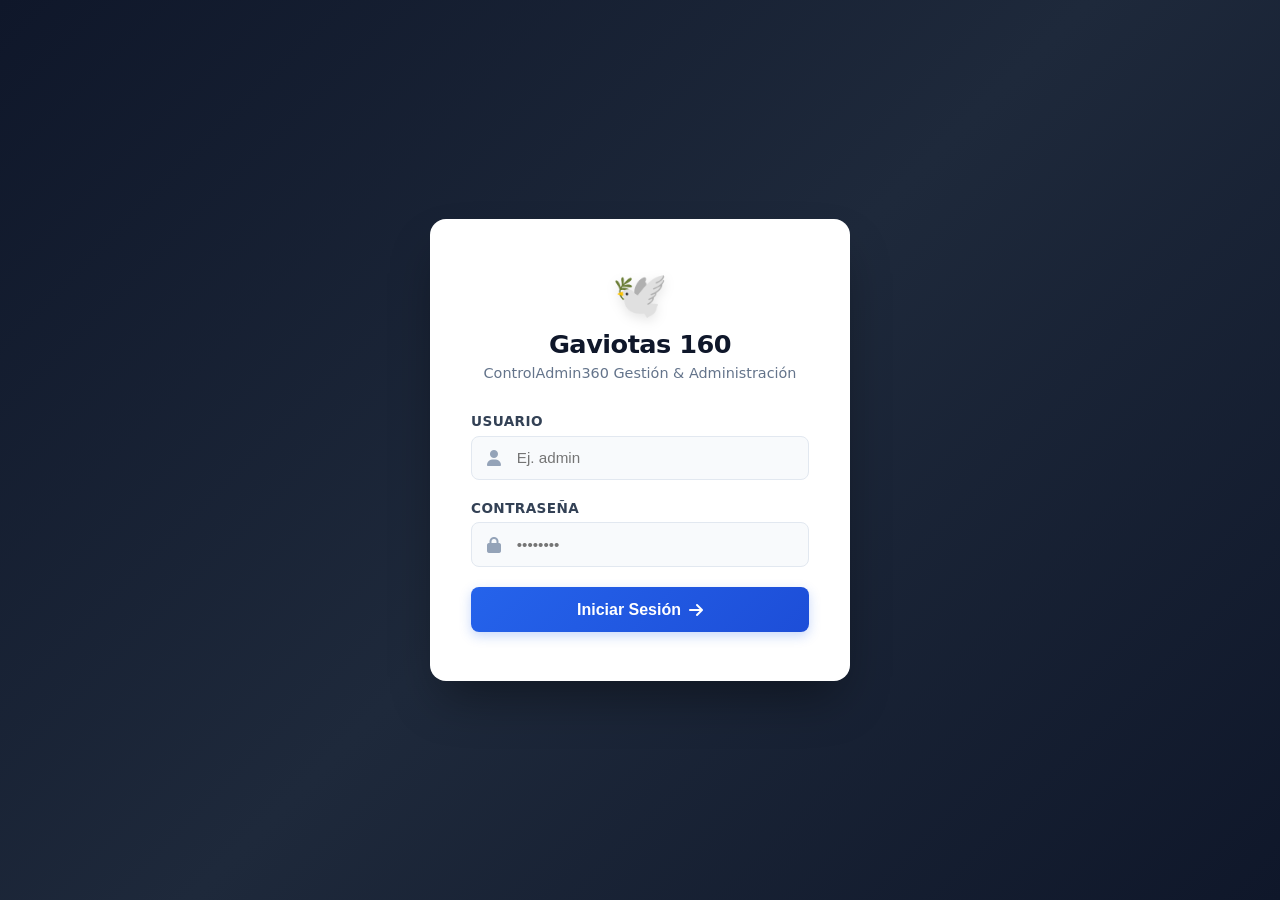
==== commit 6d53059a: "Update frontend assets (CSS, Contometros, RegistroMov, index) Sync local working copies that were ah" ====
--- a/index.html
+++ b/index.html
@@ -1035,6 +1035,6 @@
   <div id="toast" class="toast"></div>
   
   <!-- Enlace JS estándar -->
-  <script src="app.js?v=1.0.5"></script>
+  <script src="app.js?v=1.0.6"></script>
 </body>
 </html>
--- a/CSS.css
+++ b/CSS.css
@@ -1,1586 +1,1491 @@
-/* ==========================================================================
-   1. BASE / VARIABLES / RESET
-   ========================================================================== */
-/* ==========================================
-   PANTALLA DE LOGIN ESTILO EMPRESARIAL (SaaS)
-   ========================================== */
-.login-wrapper {
-  position: fixed;
-  top: 0;
-  left: 0;
-  width: 100vw;
-  height: 100vh;
-  background: linear-gradient(135deg, #0f172a 0%, #1e293b 50%, #0f172a 100%);
-  display: flex;
-  justify-content: center;
-  align-items: center;
-  z-index: 99999;
-  padding: 1.5rem;
-  font-family: system-ui, -apple-system, BlinkMacSystemFont, 'Segoe UI', Roboto, sans-serif;
-}
-
-.login-card {
-  background: #ffffff;
-  padding: 3rem 2.5rem;
-  border-radius: 16px;
-  box-shadow: 0 25px 50px -12px rgba(0, 0, 0, 0.4);
-  width: 100%;
-  max-width: 420px;
-  border: 1px solid rgba(255, 255, 255, 0.1);
-  animation: fadeInLogin 0.4s ease-out;
-}
-
-@keyframes fadeInLogin {
-  from { opacity: 0; transform: translateY(-15px); }
-  to { opacity: 1; transform: translateY(0); }
-}
-
-.login-header {
-  text-align: center;
-  margin-bottom: 2rem;
-}
-
-.login-header .logo-icon {
-  font-size: 2.8rem;
-  display: inline-block;
-  margin-bottom: 0.5rem;
-  filter: drop-shadow(0 4px 6px rgba(0,0,0,0.1));
-}
-
-.login-header h2 {
-  margin: 0;
-  font-size: 1.6rem;
-  font-weight: 700;
-  color: #0f172a;
-  letter-spacing: -0.02em;
-}
-
-.login-header p {
-  margin: 0.4rem 0 0 0;
-  font-size: 0.9rem;
-  color: #64748b;
-}
-
-.form-group {
-  margin-bottom: 1.25rem;
-  display: flex;
-  flex-direction: column;
-}
-
-.form-group label {
-  font-size: 0.85rem;
-  font-weight: 600;
-  margin-bottom: 0.4rem;
-  color: #334155;
-  text-transform: uppercase;
-  letter-spacing: 0.03em;
-}
-
-.input-container {
-  position: relative;
-  display: flex;
-  align-items: center;
-}
-
-.input-container i {
-  position: absolute;
-  left: 1rem;
-  color: #94a3b8;
-  font-size: 1rem;
-  transition: color 0.2s ease;
-}
-
-.input-container input {
-  width: 100%;
-  padding: 0.8rem 1rem 0.8rem 2.8rem;
-  border: 1.5px solid #e2e8f0;
-  border-radius: 8px;
-  font-size: 0.95rem;
-  color: #0f172a;
-  background-color: #f8fafc;
-  outline: none;
-  transition: all 0.2s ease-in-out;
-}
-
-.input-container input:focus {
-  border-color: #2563eb;
-  background-color: #ffffff;
-  box-shadow: 0 0 0 4px rgba(37, 99, 235, 0.12);
-}
-
-.input-container input:focus + i,
-.input-container input:focus ~ i {
-  color: #2563eb;
-}
-
-.btn-login {
-  width: 100%;
-  padding: 0.85rem;
-  background: linear-gradient(135deg, #2563eb 0%, #1d4ed8 100%);
-  color: #ffffff;
-  border: none;
-  border-radius: 8px;
-  font-size: 1rem;
-  font-weight: 600;
-  cursor: pointer;
-  margin-top: 1rem;
-  box-shadow: 0 4px 12px rgba(37, 99, 235, 0.25);
-  transition: all 0.2s ease;
-  display: flex;
-  justify-content: center;
-  align-items: center;
-  gap: 0.5rem;
-}
-
-.btn-login:hover {
-  background: linear-gradient(135deg, #1d4ed8 0%, #1e40af 100%);
-  box-shadow: 0 6px 16px rgba(37, 99, 235, 0.35);
-  transform: translateY(-1px);
-}
-
-.btn-login:active {
-  transform: translateY(0);
-}
-
-.error-msg {
-  background-color: #fef2f2;
-  border: 1px solid #fecaca;
-  color: #dc2626;
-  font-size: 0.85rem;
-  padding: 0.6rem 0.8rem;
-  border-radius: 6px;
-  margin-top: 1rem;
-  text-align: center;
-  display: flex;
-  align-items: center;
-  justify-content: center;
-  gap: 0.4rem;
-}
-/* ################################ */
-
-/* --- PANTALL MANTENIMIENTO --- */
-.maintenance-card {
-  background: #ffffff;
-  border-radius: 12px;
-  padding: 40px 30px;
-  max-width: 420px;
-  width: 100%;
-  text-align: center;
-  box-shadow: 0 10px 25px rgba(0, 0, 0, 0.08);
-  border-top: 4px solid #1f5fa8; /* Color de acento corporativo */
-}
-
-/* --- ANIMACIÓN DE ENGRANAJES --- */
-.gears-container {
-  position: relative;
-  height: 80px;
-  margin-bottom: 20px;
-  color: #1f5fa8;
-}
-.gear-large {
-  font-size: 3.5rem;
-  position: absolute;
-  top: 10px;
-  left: calc(50% - 30px);
-  animation: spinRight 6s linear infinite;
-}
-.gear-small {
-  font-size: 2rem;
-  position: absolute;
-  top: 40px;
-  left: calc(50% + 15px);
-  color: #64748b; /* Gris azulado */
-  animation: spinLeft 4s linear infinite;
-}
-
-/* --- TEXTOS Y CUERPO --- */
-.maintenance-body h3 {
-  font-size: 1.3rem;
-  color: #1e293b;
-  margin-bottom: 12px;
-}
-.maintenance-desc {
-  font-size: 0.95rem;
-  color: #475569;
-  line-height: 1.5;
-  margin-bottom: 25px;
-}
-.maintenance-footer {
-  font-size: 0.85rem;
-  color: #94a3b8;
-  margin-top: 15px;
-  font-weight: 500;
-}
-
-/* --- ANIMACIONES --- */
-@keyframes spinRight {
-  100% { transform: rotate(360deg); }
-}
-@keyframes spinLeft {
-  100% { transform: rotate(-360deg); }
-}
-
-/* Texto pulsante sutil */
-.pulse-text {
-  animation: pulseColor 2s infinite alternate;
-}
-@keyframes pulseColor {
-  0% { color: #1e293b; }
-  100% { color: #1f5fa8; }
-}
-
-/* Barra de carga estilo Cylon/Indeterminada */
-.progress-container {
-  height: 6px;
-  background-color: #e2e8f0;
-  border-radius: 10px;
-  overflow: hidden;
-  position: relative;
-  width: 80%;
-  margin: 0 auto;
-}
-.progress-bar-animated {
-  position: absolute;
-  height: 100%;
-  width: 30%;
-  background-color: #1f5fa8;
-  border-radius: 10px;
-  animation: slideLoad 1.5s ease-in-out infinite alternate;
-}
-@keyframes slideLoad {
-  0% { left: 0; width: 30%; }
-  100% { left: 70%; width: 40%; }
-}
-/* ########################  */
-
-:root {
-  --bg:#0f172a; --panel:#111827; --muted:#94a3b8; --fg:#e5e7eb;
-  --acc:#22c55e; --bd:#1f2937; --card:#0b1220; --chip:#0b1720;
-  --sidebar:166px; /* ancho default de sidebar (desktop) */
-  --sidebar-peek:.44; /* 39% visible (61% oculto) */
-
-  /* Modales y Layout */
-  --titlebar-h: 44px;
-  --w-contometros: 700px;
-  --h-contometros: 850px;
-  --w-banco: 640px;
-  --h-banco: 900px;
-  --menu-ico: 1.45rem;
-
-  /* Paleta Comuna */
-  --com-head: #7b5a2f;
-  --com-head-2: #6b4f28;
-  --com-head-text: #ffffff;
-  --com-text-body: #2d9de2;
-  --com-border: #4d3b21;
-  --com-row-odd: rgba(255, 226, 190, .04);
-  --com-row-even: rgba(0, 0, 0, .05);
-  --com-row-hover: rgba(245, 189, 110, .22);
-}
-
-* {
-  box-sizing: border-box;
-}
-
-html, body {
-  height: 100%;
-  overflow-x: hidden;
-}
-
-body {
-  margin: 0;
-  font: 14px system-ui, -apple-system, "Segoe UI", Roboto, Arial, sans-serif;
-  color: var(--fg);
-  background: linear-gradient(180deg, #0b1020, #0f172a);
-}
-
-/* Print/PDF Adjustment */
-* {
-  -webkit-print-color-adjust: exact;
-  print-color-adjust: exact;
-}
-
-/* ==========================================================================
-   2. APP / LAYOUT & SIDEBAR
-   ========================================================================== */
-
-
-.app {
-  display: grid;
-  grid-template-columns: calc(var(--sidebar) * var(--sidebar-peek)) 1fr;
-  grid-template-rows: 56px 1fr;
-  min-height: 100vh;
-  transition: grid-template-columns 280ms cubic-bezier(0.4, 0, 0.2, 1);
-}
-
-/* 🎯 Desplegar sidebar al posicionar el mouse (Hover / Focus) */
-.app:has(.sidebar:hover),
-.app:has(.sidebar:focus-within) {
-  grid-template-columns: var(--sidebar) 1fr !important;
-}
-
-.topbar {
-  grid-row: 1 / 2;
-  grid-column: 1 / 3;
-  display: flex;
-  align-items: center;
-  justify-content: space-between;
-  padding: 10px 16px;
-  background: rgba(3, 7, 18, .8);
-  backdrop-filter: blur(6px);
-  border-bottom: 1px solid var(--bd);
-  z-index: 10;
-}
-
-.brand { font-weight: 700; letter-spacing: .3px; }
-.actions { display: flex; gap: 8px; }
-
-.sidebar{
-  background:rgba(2,6,23,.7);
-  border-right:1px solid var(--bd);
-  padding:12px;
-  overflow:auto;
-}
-
-.sidebar::after{
-  content:"";
-  position:absolute; top:0; right:-1px; width:1px; height:100%;
-  background: var(--bd);
-  pointer-events:none;
-}
-
-.sidebar nav { display: flex; flex-direction: column; gap: 6px; }
-
-/* Estilo base de los enlaces */
-.sidebar nav a{
-  display: block;                 /* o inline-block / flex */
-  white-space: nowrap;            /* ❗ no permitir saltos de línea */
-
-  cursor: pointer;
-  transition: all 0.2s;
-  overflow: hidden; /* Evita desbordes feos */
-
-  user-select: none;
-  -webkit-user-select: none; /* Compatibilidad con Safari / Chrome */
-  -moz-user-select: none;
-  
-  max-width: 100%;
-  line-height: 1.2;
-}
-
-.sidebar a{
-  padding:10px 12px; border-radius:10px;
-  color:var(--muted); text-decoration:none; cursor:pointer;
-  border:1px solid transparent;
-}
-
-.sidebar a.active,
-.sidebar a:hover{
-  background:#0b1220; 
-  color:var(--fg); 
-  border-color:#1f2937;
-}
-
-/* 🎯 Renderizado de Íconos */
-.sidebar a::before{
-  content: attr(data-ico);
-  font-size: var(--menu-ico);
-  line-height: 1;
-  display: inline-block;
-  margin-left: var(--ico-left-gap, 0); /* ← variable inline para separacion */
-  width: 1.4em;           /* reserva espacio fijo para alinear */
-  margin-right: .40em;    /* separa icono del texto */
-  translate: 0 .06em;     /* microajuste vertical opcional */
-}
-
-.content {
-  grid-row: 2 / 3;
-  grid-column: 2 / 3;
-  overflow-y: auto;
-  overflow-x: hidden;
-  padding: 18px;
-  min-width: 0;
-}
-
-.view-header {
-  display: grid;
-  grid-template-columns: 1fr 1fr;
-  align-items: end;
-  gap: 8px;
-  margin-bottom: 8px;
-}
-
-.view { display: none; }
-.view.show { display: block; }
-
-/* Badge Servidor */
-.srv-badge { display: inline-flex; align-items: center; gap: 6px; padding: 4px 8px; border-radius: 8px; font: 600 12px/1.2 system-ui; }
-.srv-badge .dot { width: 8px; height: 8px; border-radius: 50%; }
-.srv-idle { background: #0c2f25; color: #b8ffd9; }
-.srv-idle .dot { background: #13d48c; }
-.srv-busy { background: #3a2a00; color: #ffd98a; }
-.srv-busy .dot { background: #ffb300; }
-.srv-error { background: #3b0e10; color: #ffc0c4; }
-.srv-error .dot { background: #ff4d4f; }
-
-/* En pantallas pequeñas mantiene desplegado */
-@media (max-width: 900px) {
-  .app,
-  .app:has(.sidebar:hover),
-  .app:has(.sidebar:focus-within) {
-    grid-template-columns: var(--sidebar) 1fr !important;
-  }
-}
-
-/* ==========================================================================
-   3. CONTROLES / BOTONES / FORMULARIOS
-   ========================================================================== */
-.btn-report {
-  display: inline-flex;
-  align-items: center;
-  gap: 8px;
-  background-color: #2b2b2b; /* Color de fondo */
-  color: #ffffff;            /* Color del texto */
-  padding: 8px 14px;
-  border-radius: 6px;
-  text-decoration: none;     /* Quita el subrayado del link */
-  font-weight: 500;
-  transition: background-color 0.2s ease;
-}
-
-/* Efecto al pasar el cursor (Hover) */
-.btn-report:hover {
-  background-color: #404040; /* Cambia a un color más claro */
-  color: #ffffff;
-}
-
-.btn {
-  background: #111827;
-  border: 1px solid #1f2937;
-  color: var(--fg);
-  padding: 8px 12px;
-  border-radius: 10px;
-  cursor: pointer;
-}
-.btn:hover { filter: brightness(1.1); }
-
-/* Variantes de Botones Especiales */
-.btn-orange, .btn-blue, .btn-redd, .btn-m3 {
-  border: 1px solid #555;
-  color: #fff;
-  border-radius: 8px;
-  padding: 6px 10px;
-  font-weight: 600;
-  cursor: pointer;
-}
-
-.btn-orange { background: #30282A; }
-.btn-orange:hover { background: #55A54B; border-color: #1992F5; color: #000; }
-
-.btn-blue { background: #30282A; }
-.btn-blue:hover { background: #20B3F5; border-color: #1992F5; color: #000; }
-
-.btn-redd { background: #30282A; }
-.btn-redd:hover { background: #FB6E37; border-color: #1992F5; color: #000; }
-
-.btn-m3 { background: #1F0F57; }
-.btn-m3:hover { background: #806C40; border-color: #1992F5; color: #000; }
-
-.btn-menu { display: none !important; }
-
-/* Botón de Cerrar Sesión Profesional */
-.btn-logout {
-  background-color: #fff1f0;
-  color: #e53935;
-  border: 1px solid #ffa39e;
-  font-weight: 600;
-  display: inline-flex;
-  align-items: center;
-  justify-content: center;
-  padding: 6px 12px;
-  border-radius: 6px;
-  cursor: pointer;
-  transition: all 0.2s ease-in-out;
-}
-
-.btn-logout:hover {
-  background-color: #e53935;
-  color: #ffffff;
-  border-color: #d32f2f;
-  box-shadow: 0 2px 5px rgba(229, 57, 53, 0.25);
-}
-
-.btn-logout:active {
-  transform: scale(0.97);
-}
-
-.input {
-  background: #0b1220;
-  border: 1px solid #1f2937;
-  color: var(--fg);
-  padding: 8px 10px;
-  border-radius: 10px;
-  min-width: 220px;
-}
-
-.select {
-  -webkit-appearance: none;
-  -moz-appearance: none;
-  appearance: none;
-  background-color: #0b1220;
-  color: var(--fg);
-  border: 1px solid #1f2937;
-  border-radius: 10px;
-  padding: 8px 12px;
-  background-image: 
-    url("data:image/svg+xml;utf8,<svg xmlns='http://www.w3.org/2000/svg' fill='%23e5e7eb' viewBox='0 0 24 24'><path d='M7 10l5 5 5-5'/></svg>"),
-    linear-gradient(180deg, rgba(255,255,255,0.05), rgba(0,0,0,0.12));
-  background-repeat: no-repeat, no-repeat;
-  background-position: right 10px center, 0 0;
-  background-size: 14px 14px, 100% 100%;
-  padding-right: 38px;
-  min-width: 120px;
-}
-
-.select.select-lg {
-  padding: 10px 12px;
-  font-size: 16px;
-  height: 40px;
-  min-width: 148px;
-  border-radius: 12px;
-  background-color: #8E8B57;
-}
-
-.select:hover { filter: brightness(1.14); }
-.select:focus {
-  outline: none;
-  border-color: #1992F5;
-  box-shadow: 0 0 0 2px rgba(25, 146, 245, .35);
-}
-.select:disabled {
-  opacity: .7;
-  cursor: not-allowed;
-  background-image: 
-    url("data:image/svg+xml;utf8,<svg xmlns='http://www.w3.org/2000/svg' fill='%239aa1ac' viewBox='0 0 24 24'><path d='M7 10l5 5 5-5'/></svg>"),
-    linear-gradient(180deg, rgba(255,255,255,0.03), rgba(0,0,0,0.10));
-}
-
-.toolbar {
-  display: flex;
-  gap: 8px;
-  align-items: center;
-  margin: 8px 0 12px;
-}
-
-.combo-wrap {
-  display: flex;
-  align-items: center;
-  gap: 8px;
-  margin: 8px 0 12px;
-  flex-wrap: wrap;
-}
-
-/* Modern Controls (Modales) */
-.select-modern, .input-modern {
-  width: 100%;
-  padding: 12px;
-  font-size: 16px;
-  border: 2px solid #ddd;
-  border-radius: 8px;
-  outline: none;
-  transition: border-color 0.3s;
-}
-.select-modern:focus, .input-modern:focus { border-color: #647AEB; }
-
-.check-group {
-  display: flex;
-  align-items: center;
-  gap: 10px;
-  margin-bottom: 20px;
-  background: #f0f7ff;
-  padding: 10px;
-  border-radius: 8px;
-}
-.check-group input[type="checkbox"] { transform: scale(1.3); cursor: pointer; }
-
-/* ==========================================================================
-   4. TARJETAS / GRID / TABLAS GENÉRICAS
-   ========================================================================== */
-.grid {
-  display: grid;
-  grid-template-columns: repeat(3, minmax(180px, 1fr));
-  gap: 12px;
-}
-
-.card {
-  background: rgba(2, 6, 23, .6);
-  border: 1px solid var(--bd);
-  border-radius: 16px;
-  padding: 16px;
-  box-shadow: 0 6px 18px rgba(0,0,0,.25);
-}
-
-.table-wrap {
-  margin-top: 12px;
-  overflow: auto;
-  border: 1px solid var(--bd);
-  border-radius: 12px;
-}
-
-#tabla {
-  width: 100%;
-  border-collapse: collapse;
-  color: var(--fg);
-}
-#tabla th, #tabla td {
-  border-bottom: 1px solid #1f2937;
-  padding: 10px 8px;
-  text-align: left;
-}
-#tabla th {
-  position: sticky; top: 0;
-  background: #0b1220; z-index: 1;
-}
-#tabla tr:hover { background: #0b1220; }
-
-.sheet-table {
-  border-collapse: collapse;
-  width: 100%;
-  background: rgba(2, 6, 23, .6);
-  border: 1px solid var(--bd);
-}
-.sheet-table col { border-right: 1px solid var(--bd); }
-.sheet-table th, .sheet-table td {
-  border: 1px solid var(--bd);
-  padding: 3px 4px;
-  white-space: nowrap;
-}
-.sheet-head th { position: sticky; top: 0; z-index: 2; }
-.sheet-head .row1 { top: 0; }
-.sheet-head .row2 { top: 32px; }
-.sheet-head .row3 { top: 64px; }
-
-/* Alineaciones Útiles */
-.align-left { text-align: left; }
-.align-center { text-align: center; }
-.align-right { text-align: right; }
-.txt-blue { color: #4993EB; font-weight: 500; }
-.txt-boldd { font-weight: 550 !important; }
-
-/* ==========================================================
-   5. TABLA BANCO / DATABANK - NAVEGACIÓN Y ESTRUCTURA GENERAL
-   ========================================================== */
-
-#view-banco .table-wrap { 
-  overflow: auto; 
-}
-
-#view-banco #tabla-banco.sheet-table {
-  width: max-content !important;
-  table-layout: fixed;
-}
-
-.banco-table {
-  width: 100%;
-  border-collapse: separate;
-  border-spacing: 0;
-}
-
-.banco-table thead.sheet-head tr {
-  border: 0 !important;
-}
-
-.banco-table th.rightcell,
-.banco-table td.rightcell {
-  border: 1px solid var(--bd);
-}
-
-/* --- CABECERA - FILA 1 --- */
-.banco-table thead .head-r1-a {
-  background: #ADDFFF;
-  color: #000;
-  padding: 4px 6px;
-  border: 0;
-  font-weight: 700;
-}
-
-.banco-table thead .head-r1-b {
-  background: #ADDFFF;
-  color: #000;
-  font-weight: 700;
-  padding: 6px 4px;
-  border: 0;
-  text-align: center;
-}
-
-/* --- CABECERA - FILA 2 --- */
-.banco-table thead .head-r2-title {
-  background: #015FCD;
-  color: #fff;
-  padding: 5px 4px;
-  border: 0;
-  font-weight: 700;
-  text-align: center;
-}
-
-.banco-table thead .head-r2-subtitle {
-  background: #015FCD;
-  color: #fff;
-  font-size: 12px;
-  padding: 5px 4px;
-  border: 0;
-  font-weight: 700;
-  text-align: center;
-}
-
-/* --- CABECERA - FILA 3 --- */
-.banco-table thead .head-r3-main {
-  font-weight: 500;
-  padding: 4px;
-  text-align: center;
-  border-top: 1px solid #222;
-  border-bottom: 1px solid #222;
-}
-
-.banco-table thead .head-block-pmes {
-  background: #93755F;
-  color: #DDDDDD;
-  font-weight: 700;
-  padding: 10px 6px;
-  border: 1px solid #374151;
-  border-radius: 8px;
-  text-align: center;
-}
-
-.banco-table thead .head-block-pagos {
-  background: #9E9C75;
-  color: #000000;
-  font-weight: 700;
-  padding: 10px 6px;
-  border: 1px solid #374151;
-  border-radius: 8px;
-  text-align: center;
-}
-
-.banco-table thead .head-block-dots {
-  background: #478459;
-  color: #000000;
-  font-weight: 700;
-  padding: 10px 6px;
-  border: 1px solid #374151;
-  border-radius: 8px;
-  text-align: center;
-}
-
-.banco-table thead .head-block-servicios {
-  background: #015FCD;
-  color: #E5E7EB;
-  font-weight: 700;
-  padding: 10px 6px;
-  border: 1px solid #374151;
-  border-radius: 10px;
-  text-align: center;
-}
-
-.banco-table thead .head-block-empty {
-  background: #000000;
-  color: #ffffff;
-  font-weight: 700;
-  padding: 3px 2px;
-  text-align: center;
-  border-top: 1px solid #222;
-  border-bottom: 1px solid #222;
-}
-
-.banco-table thead .head-empty-cell {
-  background: transparent;
-  border: 0;
-}
-
-.banco-table thead .head-gap-black {
-  padding: 0;
-  border: 0;
-  background: #000000;
-}
-
-/* --- COLORES Y ESTILOS DE COLUMNAS --- */
-#tabla-banco tbody td:nth-child(1) { color: #538AEA !important; }
-#tabla-banco tbody td.col-f { color: #CCBB08 !important; }
-#tabla-banco tbody td.col-g.neg { color: #E1847E !important; }
-#tabla-banco tbody td.col-g.pos { color: #B1DFA0 !important; }
-#tabla-banco tbody td.col-h.serv { color: #C67ED6 !important; }
-#tabla-banco tbody td.col-h.gast { color: #FEA42C !important; }
-#tabla-banco tbody td.col-h.entris { color: #E8DF48 !important; }
-.banco-table tbody td.col-h.txt-boldd { font-weight: 700; }
-.banco-table tbody td.txt-blue { color: #2563eb !important; }
-
-/* Colores condicionales panel derecho (Kpis/Panel) */
-/* ✅ AHORA CORREGIDO: */
-.banco-table tbody td.kpi-orange { color: #FE8400 !important; font-weight: 700 !important; }
-.banco-table tbody td.kpi-green  { color: #6AF48A !important; font-weight: 700 !important; }
-.banco-table tbody td.kpi-blue   { color: #6287F4 !important; font-weight: 700 !important; }
-.banco-table tbody td.kpi-brown  { color: #93755F !important; font-weight: 700 !important; }
-.banco-table tbody td.kpi-accent { color: #2563eb !important; font-weight: 700 !important; }
-
-/* Separador entre paneles (Gap) */
-.banco-table td.gap-cell, 
-.banco-table th.gap-cell {
-  padding: 0 !important;
-  border: 0 !important;
-}
-
-.banco-table .gap-fill {
-  width: 100%;
-  height: 100%;
-}
-
-/* --- KPIS Y MODAL FORM --- */
-#banco-kpi-mov,
-#banco-kpi-monto {
-  font-size: 28px;
-  font-weight: 800;
-  color: #1f5fa8;
-  line-height: 1.1;
-}
-
-#dlgBancoForm #btnBancoFormClose:hover {
-  background: #f97316;
-  border-color: #f97316;
-  color: #111;
-}
-
-@media (max-width: 580px), (max-height: 840px) {
-  #dlgBancoForm .modal-card {
-    width: calc(100vw - 24px) !important;
-    height: calc(100vh - 24px) !important;
-    max-width: calc(100vw - 24px) !important;
-    max-height: calc(100vh - 24px) !important;
-  }
-}
-
-/* ==========================================================================
-   6. DEUDAS & MOROSIDAD
-   ========================================================================== */
-
-/* Contenedor y tabla general */
-#view-deudas .deudas.table-wrap {
-  width: 100%;
-  overflow: auto;
-}
-
-#view-deudas .deudas-table,
-#tabla-deudas {
-  width: max-content !important;
-  table-layout: fixed;
-}
-
-/* Celdas generales */
-.deudas-table th, 
-.deudas-table td {
-  border: 2px double #3a4455; /* 👈 Bordes con doble línea */
-  padding: 4px;
-  font-size: 15px;
-  text-align: center;
-  vertical-align: middle;
-  word-wrap: break-word;
-}
-
-/* Encabezados (THEAD) */
-.deudas-table thead th {
-  background: #f2f2f2;
-  color: #111;
-  font-weight: 700;
-  white-space: normal !important;
-  overflow-wrap: anywhere !important;
-  word-break: break-word !important;
-  line-height: 1.15;
-  padding: 8px 6px;
-}
-
-/* Filas y Zebra Stripping */
-.deudas-table tbody tr { height: 33px; }
-.deudas-table tbody tr:nth-child(odd) { background: rgba(255, 255, 255, .03); }
-.deudas-table tbody tr:nth-child(even) { background: rgba(0, 0, 0, .06); }
-.deudas-table tbody td { white-space: nowrap !important; }
-
-/* Formatos y Alineaciones */
-.deudas-table td.numeric { text-align: right; }
-.deudas-table td.text-left {
-  text-align: left;
-  white-space: nowrap;
-  overflow: hidden;
-  text-overflow: ellipsis;
-}
-.deudas-table td.bold { font-weight: 700; }
-
-/* Colores de Columnas Específicas */
-.deudas-table td.col-titular { color: #E8DF48; }              /* Amarillo Titular */
-.deudas-table td.col-blue-dark,
-.deudas-table td.col-4, 
-.deudas-table td.col-5 { color: #66B2FF; }                    /* Azul Claro/Medio */
-.deudas-table td.col-red-light,
-.deudas-table td.col-6 { color: #FE5A7C; font-weight: 700; }  /* Rojo Alerta */
-.deudas-table td.col-orange-dark,
-.deudas-table td.col-9 { color: #FE7B00; font-weight: 700; }  /* Naranja Deuda Total */
-
-/* Fila de Totales */
-.deudas-table tr.row-totales td.label-totales {
-  text-align: right;
-  color: #FFFFFF;
-  font-weight: 700;
-}
-
-.deudas-table tr.row-totales td.val-totales,
-.deudas-table tfoot td {
-  background-color: #788889;
-  color: #0c2a4a;
-  font-weight: 700;
-  font-size: 15px;
-}
-
-#view-deudas .deudas-table col { width: auto !important; }
-
-/* KPIs y Mensajes de Estado */
-#deu-kpi-count, 
-#deu-kpi-fecha {
-  font-size: 24px;
-  font-weight: 800;
-  color: #eb9be4;
-  line-height: 1.1;
-}
-
-.deudas-table .error-cell {
-  padding: 10px;
-  color: #fca5a5;
-  text-align: center;
-}
-
-/* Responsividad Mobile */
-@media (max-width: 900px) {
-  #view-deudas .deudas.table-wrap {
-    width: 100% !important;
-    overflow-x: auto !important;
-    overflow-y: hidden;
-    -webkit-overflow-scrolling: touch;
-  }
-  #view-deudas .deudas-table {
-    width: max-content !important;
-    table-layout: auto !important;
-  }
-}
-
-/* ==========================================================================
-   7. MÓDULO CONTÓMETROS & LECTURAS
-   ========================================================================== */
-
-#frmContometros {
-  width: 100%; height: 100%;
-  border: 0;
-  background: #111111;
-  display: block;
-}
-
-#view-lecturas #tabla.sheet-table {
-  width: max-content !important;
-  table-layout: fixed !important;
-  border-collapse: collapse;
-  color: var(--fg);
-  border-radius: 12px;
-}
-
-#view-lecturas #tabla th, #view-lecturas #tabla td { white-space: nowrap; }
-
-#view-lecturas #tabla.sheet-table thead.sheet-head tr { height: 23px !important; }
-#view-lecturas #tabla.sheet-table thead.sheet-head th {
-  white-space: normal;
-  padding: 1px 2px !important;
-  line-height: 1.05 !important;
-  vertical-align: middle;
-  border: 1px solid #1f2937;
-}
-
-#view-lecturas #tabla.sheet-table td { border: 1px solid #1f2937; }
-#view-lecturas #tabla.sheet-table tr.blank td { border: 0; }
-
-#view-lecturas #tabla tbody tr { height: 22px !important; }
-#view-lecturas #tabla tbody td {
-  padding: 1px 2px !important;
-  line-height: 1.05 !important;
-  white-space: nowrap !important;
-  vertical-align: middle;
-}
-
-/* Columnas B y C en Contómetros */
-#view-lecturas #tabla.sheet-table col:nth-child(2),
-#view-lecturas #tabla.sheet-table col:nth-child(3) { width: 75px !important; }
-
-#view-lecturas #tabla.sheet-table tbody td:nth-child(2),
-#view-lecturas #tabla.sheet-table tbody td:nth-child(3) {
-  width: 75px !important;
-  max-width: 75px !important;
-  white-space: normal !important;
-  overflow-wrap: anywhere !important;
-  word-break: break-word !important;
-  overflow: hidden;
-}
-
-#view-lecturas #tabla.sheet-table tbody td:nth-child(2)[colspan="2"] { max-width: 150px !important; }
-
-#view-lecturas #tabla.sheet-table tbody td:nth-child(2) > div,
-#view-lecturas #tabla.sheet-table tbody td:nth-child(3) > div {
-  display: block;
-  width: 100%;
-  white-space: inherit;
-  overflow-wrap: inherit;
-  word-break: inherit;
-}
-
-.sheet-table th.wrap, .sheet-table td.wrap,
-#view-lecturas #tabla.sheet-table th.wrap,
-#view-lecturas #tabla.sheet-table td.wrap,
-#view-lecturas #tabla.sheet-table th.wrap > div,
-#view-lecturas #tabla.sheet-table td.wrap > div {
-  white-space: normal !important;
-  overflow-wrap: anywhere !important;
-  word-break: break-word !important;
-}
-
-#dlgContometros #frmContometros,
-#dlgContometros .modal-card {
-  display: flex;
-  flex-direction: column;
-  align-items: center;
-  padding: 0;
-}
-
-/* ==========================================================================
-   8. MÓDULO CONSULTAS, RECIBOS & COMUNA
-   ========================================================================== */
-/* Consultas Meta Panel */
-#view-consultas .cons-meta {
-  margin: 6px 0 10px;
-  padding: 8px 10px;
-  border: 1px solid var(--bd);
-  border-radius: 10px;
-  background: rgba(2, 6, 23, .6);
-  color: var(--fg);
-  display: inline-flex;
-  align-items: center;
-  gap: 10px;
-  font-size: 19px;
-  line-height: 1.35;
-  font-weight: 600;
-}
-#view-consultas .cons-meta .label { font-size: 16px; color: var(--muted); font-weight: 600; }
-#view-consultas .cons-meta .value { font-weight: 700; }
-#cons-meta .value.tit-value { display: inline-flex; gap: .35em; align-items: center; color: #e8df48; }
-
-.cons-table {
-  width: max-content !important;
-  table-layout: fixed !important;
-  background: rgba(2, 6, 23, .6);
-  color: var(--fg);
-  border-collapse: collapse;
-}
-.cons-table th, .cons-table td {
-  border: 1px solid #1f2937;
-  padding: 6px 8px;
-  vertical-align: middle;
-}
-.cons-table thead th { background: #0b1220; color: #e5e7eb; font-weight: 700; }
-.cons-table tbody tr:nth-child(odd) { background: rgba(255, 255, 255, .03); }
-.cons-table tbody tr:nth-child(even) { background: rgba(0, 0, 0, .06); }
-
-.cons-table colgroup col:nth-child(1) { width: 140px; }
-.cons-table colgroup col:nth-child(2) { width: 120px; }
-.cons-table colgroup col:nth-child(3) { width: 140px; }
-.cons-table colgroup col:nth-child(4) { width: 360px; }
-.cons-table colgroup col:nth-child(5) { width: 120px; }
-
-.cons-totales {
-  display: grid; gap: 6px;
-  border: 1px solid var(--bd);
-  background: rgba(2, 6, 23, .6);
-  border-radius: 10px; padding: 12px;
-}
-#cons-difBE.m-neg { color: #6AE08A; font-weight: 700; }
-#cons-difBE.m-pos { color: #F88070; font-weight: 700; }
-
-#view-consultas #tabla-cons thead th.rec-header { background: #d8f8d8; color: #111; }
-#view-consultas #tabla-cons thead th.mov-header { background: #bbddf5; color: #111; }
-#view-consultas #tabla-cons tbody td.col-rec-monto { color: #faebb5; font-weight: 700; }
-#view-consultas #tabla-cons tbody td.col-mov-abono { color: #2F8E36; font-weight: 700; }
-
-/* Panel de Saldos Info Box */
-.info-box {
-  background: #f8f9fa;
-  padding: 15px;
-  border-radius: 8px;
-  border: 1px solid #ddd;
-  box-shadow: 0 2px 5px rgba(0,0,0,0.05);
-}
-.saldo-valor {
-  color: #222 !important;
-  font-weight: 500;
-  font-family: monospace;
-  font-size: 0.95rem;
-}
-.info-line { margin: 5px 0; font-size: 14px; }
-.label { font-weight: bold; }
-.label-recibos { color: #2B8A3E; font-weight: bold; }
-.label-moras { color: #9B59B6; font-weight: bold; }
-.label-multas { color: #FF8C00; font-weight: bold; }
-.label-saldo { color: #3367D6; font-weight: bold; }
-.label-ra { color: #B30000; font-weight: bold; }
-
-/* Recibos Específico */
-#view-recibo .recibos.table-wrap {
-  width: 100%;
-  overflow-x: auto;
-  overflow-y: hidden;
-  -webkit-overflow-scrolling: touch;
-  border-radius: 12px;
-}
-
-#view-recibo .recibos-table {
-  width: max-content !important;
-  table-layout: fixed !important;
-  background: rgba(2, 6, 23, .6);
-  color: var(--fg);
-}
-
-#view-recibo .recibos-table tbody td {
-  white-space: nowrap;
-  overflow: hidden;
-  text-overflow: ellipsis;
-  line-height: 14px;
-  height: 14px;
-}
-
-#view-recibo .recibos-table col:nth-child(1) { width: 60px; }
-#view-recibo .recibos-table col:nth-child(2) { width: 156px !important; }
-#view-recibo .recibos-table col:nth-child(3) { width: 72px; }
-#view-recibo .recibos-table col:nth-child(4) { width: 70px; }
-#view-recibo .recibos-table col:nth-child(5) { width: 70px; }
-#view-recibo .recibos-table col:nth-child(6) { width: 70px; }
-#view-recibo .recibos-table col:nth-child(7) { width: 72px; }
-#view-recibo .recibos-table col:nth-child(8) { width: 72px; }
-#view-recibo .recibos-table col:nth-child(9) { width: 74px; }
-#view-recibo .recibos-table col:nth-child(10) { width: 75px; }
-#view-recibo .recibos-table col:nth-child(11) { width: 72px; }
-#view-recibo .recibos-table col:nth-child(12) { width: 70px; }
-#view-recibo .recibos-table col:nth-child(13) { width: 72px; }
-#view-recibo .recibos-table col:nth-child(14) { width: 72px; }
-#view-recibo .recibos-table col:nth-child(15) { width: 92px !important; }
-#view-recibo .recibos-table col:nth-child(16) { width: 76px; }
-#view-recibo .recibos-table col:nth-child(17) { width: 85px !important; max-width: 85px; }
-
-#view-recibo .recibos-table thead tr:first-child th { font-size: 120% !important; }
-#view-recibo .recibos-table th, #view-recibo .recibos-table td {
-  border: 1px solid #1f2937;
-  padding: 6px 8px;
-  vertical-align: middle;
-}
-#view-recibo .recibos-table thead th { background: #0b1220; color: #e5e7eb; font-weight: 700; }
-#view-recibo .recibos-table thead th.wrap { white-space: normal !important; overflow-wrap: anywhere !important; word-break: break-word !important; }
-#view-recibo .recibos-table tbody tr:nth-child(odd) { background: rgba(255, 255, 255, .03); }
-#view-recibo .recibos-table tbody tr:nth-child(even) { background: rgba(0, 0, 0, .06); }
-#view-recibo .recibos-table tbody tr:hover { background: rgba(245, 189, 110, .22); }
-#view-recibo .recibos-table tbody tr.blank td { background: transparent; border: 0; height: 10px; padding: 0; }
-
-#view-recibo .recibos-table tbody td:nth-child(1),
-#view-recibo .recibos-table tbody td:nth-child(16),
-#view-recibo .recibos-table tbody td:nth-child(17) { text-align: center; }
-#view-recibo .recibos-table tbody td:nth-child(n+3):nth-child(-n+14) { text-align: right; }
-
-/* Comuna Específico */
-#view-comunal .comuna.table-wrap {
-  width: 100%;
-  overflow-x: auto;
-  overflow-y: hidden;
-  -webkit-overflow-scrolling: touch;
-  border-radius: 12px;
-}
-
-#tbl-clientes {
-  width: max-content !important;
-  table-layout: fixed !important;
-  background: rgba(2, 6, 23, .6);
-  color: var(--fg);
-  border-collapse: collapse;
-}
-
-#tbl-clientes th, #tbl-clientes td {
-  border: 1px solid #1f2937;
-  padding: 6px 8px;
-  vertical-align: middle;
-  overflow: hidden;
-  text-overflow: ellipsis;
-  white-space: nowrap;
-}
-
-#tbl-clientes td.col-A, #tbl-clientes td.col-D, #tbl-clientes td.col-E,
-#tbl-clientes td.col-F, #tbl-clientes td.col-G, #tbl-clientes td.col-H, #tbl-clientes td.col-I {
-  text-align: center;
-}
-#tbl-clientes td.col-H select { text-align-last: center; }
-
-#tbl-clientes thead th.col-B, #tbl-clientes thead th.col-C {
-  white-space: nowrap !important;
-  overflow: hidden !important;
-  text-overflow: ellipsis !important;
-}
-#tbl-clientes thead th.col-F, #tbl-clientes thead th.col-G {
-  white-space: normal !important;
-  overflow-wrap: anywhere !important;
-  word-break: break-word !important;
-}
-
-#tbl-clientes thead th {
-  background: linear-gradient(180deg, var(--com-head), var(--com-head-2)) !important;
-  color: var(--com-head-text) !important;
-  border-color: var(--com-border) !important;
-  font-family: ui-sans-serif, system-ui, -apple-system, "Segoe UI", Roboto, Arial, sans-serif;
-  font-weight: 700;
-  text-align: center;
-  vertical-align: middle;
-  white-space: nowrap;
-  text-transform: uppercase;
-  letter-spacing: .04em;
-  font-size: 12.5px;
-  line-height: 1.25;
-  text-shadow: 0 1px 0 rgba(0,0,0,.25);
-  padding: 10px 10px;
-}
-
-#tbl-clientes tbody tr { height: 2.8em; }
-#tbl-clientes tbody tr:nth-child(odd) { background: var(--com-row-odd); }
-#tbl-clientes tbody tr:nth-child(even) { background: var(--com-row-even); }
-#tbl-clientes tbody tr:hover { background: var(--com-row-hover); }
-
-#tbl-clientes tbody td {
-  line-height: 1.2em;
-  padding: 4px 8px;
-  overflow: hidden;
-  white-space: nowrap;
-  font-variant-numeric: tabular-nums;
-  color: var(--com-text-body);
-}
-
-#tbl-clientes tbody td.col-I, #tbl-clientes tbody td.col-J, #tbl-clientes tbody td.col-K,
-#tbl-clientes tbody td.col-L, #tbl-clientes tbody td.col-M, #tbl-clientes tbody td.col-N {
-  white-space: normal !important;
-  overflow-wrap: anywhere !important;
-  word-break: break-word !important;
-}
-
-#tbl-clientes td.col-J .clamp2, #tbl-clientes td.col-M .clamp2 { white-space: pre-line; }
-
-#tbl-clientes th:nth-child(5), #tbl-clientes td:nth-child(5),
-#tbl-clientes th:nth-child(9), #tbl-clientes td:nth-child(9),
-#tbl-clientes th:nth-child(12), #tbl-clientes td:nth-child(12) {
-  border-left-color: var(--com-border) !important;
-  border-left-width: 2px !important;
-}
-
-#tbl-clientes td.col-A { font-weight: 620; }
-#tbl-clientes tbody td.col-A { color: #CFE14D; }
-#tbl-clientes tbody td.col-H { font-weight: 550; }
-#tbl-clientes tbody td.col-H.status-prop { color: #4B8E1C; }
-#tbl-clientes tbody td.col-H.status-inq { color: #E0D550; }
-#tbl-clientes tbody td.col-H.status-des { color: #E1A569; }
-
-/* Editor de Celdas y Barra de Guardado */
-.cell-editor { position: absolute; z-index: 9999; inset: auto auto auto auto; }
-.cell-editor-box {
-  background: #0b1220;
-  border: 1px solid #1f2937;
-  border-radius: 10px;
-  padding: 8px;
-  box-shadow: 0 10px 24px rgba(0,0,0,.35);
-}
-.cell-editor-actions { display: flex; gap: 8px; justify-content: flex-end; margin-top: 8px; }
-.cell-dirty { outline: 2px solid rgba(56,189,248,.35); outline-offset: -2px; }
-
-#tbl-clientes td.cell-editing {
-  box-shadow: inset 0 0 0 2px #f59e0b;
-  transition: box-shadow .12s ease-in-out;
-}
-
-.clamp2 {
-  display: -webkit-box;
-  -webkit-box-orient: vertical;
-  -webkit-line-clamp: 2;
-  overflow: hidden;
-  line-height: 1.2em;
-  max-height: 2.4em;
-  white-space: normal;
-  overflow-wrap: anywhere;
-  word-break: break-word;
-}
-
-.savebar {
-  top: 12px; bottom: auto; left: 50%; right: auto;
-  transform: translateX(-50%);
-  position: fixed;
-  display: none;
-  gap: 10px;
-  align-items: center;
-  background: #111827;
-  border: 1px solid #1f2937;
-  padding: 8px 12px;
-  border-radius: 12px;
-  box-shadow: 0 10px 24px rgba(0,0,0,.35);
-  z-index: 9999;
-  pointer-events: auto;
-}
-.savebar.show { display: flex; }
-.savebar .savebar-hint { color: #94a3b8; font-size: 12px; }
-
-/* ==========================================================
-   9. TABLA DE SERVICIOS
-   ========================================================== */
-
-/* Estado vacío */
-#tabla-servicios .empty-msg {
-  text-align: center;
-  padding: 20px;
-  color: #a0aec0;
-}
-
-/* Encabezados (Sticky Header) */
-#tabla-servicios th {
-  background: #182232;
-  color: #93c5fd;
-  padding: 14px 16px;
-  font-weight: 700;
-  text-transform: uppercase;
-  font-size: 13px;
-  letter-spacing: 0.5px;
-  border-bottom: 2px solid #3b82f6;
-  position: sticky;
-  top: 0;
-  z-index: 10;
-  white-space: nowrap;
-}
-
-#tabla-servicios th.col-periodo { text-align: center; }
-#tabla-servicios th.col-monto { text-align: right; }
-
-/* Filas */
-#tabla-servicios tbody tr {
-  transition: background 0.15s;
-}
-
-#tabla-servicios tbody tr:nth-child(even) { background-color: #0f172a; }
-#tabla-servicios tbody tr:nth-child(odd)  { background-color: #1e293b; }
-#tabla-servicios tbody tr:hover          { background-color: #334155 !important; }
-
-/* Fila más reciente (destacada en amarillo) */
-#tabla-servicios tbody tr.row-latest {
-  color: #FFCF00;
-  font-weight: 600;
-}
-
-#tabla-servicios tbody tr:not(.row-latest) {
-  color: #e2e8f0;
-}
-
-/* Celdas */
-#tabla-servicios td {
-  padding: 11px 16px;
-  border-bottom: 1px solid rgba(255,255,255,0.05);
-  white-space: nowrap;
-}
-
-#tabla-servicios td.col-periodo { text-align: center; }
-#tabla-servicios td.col-monto   { text-align: right; }
-
-/* Píldora de valor pendiente / faltante */
-#tabla-servicios .badge-missing {
-  background-color: rgba(239, 68, 68, 0.2);
-  color: #fca5a5;
-  border: 1px solid rgba(239, 68, 68, 0.4);
-  padding: 3px 10px;
-  border-radius: 12px;
-}
-
-/* ==========================================================================
-   10. MODALES, OVERLAYS & TOAST
-   ========================================================================== */
-.modal::backdrop { background: rgba(0, 0, 0, .45); }
-.modal { border: 0; padding: 0; background: transparent; }
-
-.modal-card {
-  width: min(940px, 96vw);
-  height: min(86vh, 900px);
-  background: #0b1220;
-  border: 1px solid #1f2937;
-  border-radius: 12px;
-  display: flex;
-  flex-direction: column;
-  overflow: hidden;
-  box-shadow: 0 12px 32px rgba(0,0,0,.45);
-}
-
-.modal .modal-titlebar {
-  flex: 0 0 var(--titlebar-h);
-  display: flex;
-  align-items: center;
-  justify-content: space-between;
-  gap: 8px;
-  padding: 10px 12px;
-  background: #fff;
-  border-bottom: 1px solid #e5e7eb;
-  position: sticky; top: 0; z-index: 2;
-}
-.modal .modal-title { margin: 0; font-size: 14px; font-weight: 600; color: #111827; }
-.modal .modal-close {
-  appearance: none;
-  border: 1px solid #d1d5db;
-  background: #f3f4f6;
-  color: #374151;
-  border-radius: 8px;
-  padding: 6px 10px;
-  cursor: pointer;
-  font-weight: 600;
-}
-.modal .modal-close:hover { background: #e5e7eb; border-color: #9ca3af; }
-
-#dlgContometros .modal-card,
-#dlgBancoForm .modal-box {
-  display: flex;
-  flex-direction: column;
-  overflow: hidden;
-  background: #0b1220;
-  border: 1px solid #1f2937;
-  border-radius: 12px;
-  box-shadow: 0 12px 32px rgba(0,0,0,.45);
-}
-
-#dlgContometros .modal-card { width: var(--w-contometros); height: var(--h-contometros); }
-#dlgBancoForm .modal-box { width: var(--w-banco); height: var(--h-banco); }
-
-#dlgContometros #btnFormClose:hover {
-  background: #f97316;
-  border-color: #f97316;
-  color: #111;
-}
-
-#dlgContometros #frmContometros,
-#dlgBancoForm #frmBancoForm {
-  flex: 1 1 auto;
-  width: 100%;
-  height: auto;
-  border: 0;
-  display: block;
-}
-
-@media (max-width: 820px), (max-height: 920px) {
-  #dlgContometros .modal-card,
-  #dlgBancoForm .modal-box {
-    width: min(96vw, var(--w-contometros));
-    height: min(92vh, var(--h-contometros));
-    max-width: 96vw;
-    max-height: 92vh;
-  }
-}
-
-/* Modales Custom (Devoluciones & Reintegros) */
-.modal-overlay {
-  position: fixed;
-  top: 0; left: 0; width: 100%; height: 100%;
-  background: rgba(0, 0, 0, 0.6);
-  display: flex; justify-content: center; align-items: center;
-  z-index: 1000;
-  backdrop-filter: blur(3px);
-}
-
-.modal-container {
-  background: #fff;
-  width: 400px;
-  max-width: 90%;
-  border-radius: 12px;
-  box-shadow: 0 10px 25px rgba(0,0,0,0.3);
-  overflow: hidden;
-  animation: fadeIn 0.3s ease;
-}
-
-@keyframes fadeIn {
-  from { opacity: 0; transform: translateY(-20px); }
-  to { opacity: 1; transform: translateY(0); }
-}
-
-.modal-header {
-  background: #f8f9fa;
-  padding: 15px 20px;
-  display: flex; justify-content: space-between; align-items: center;
-  border-bottom: 1px solid #eee;
-}
-.modal-header h2 { font-size: 1.2rem; color: #333; margin: 0; }
-.modal-body { padding: 20px; }
-.input-wrap { margin-bottom: 18px; }
-.combo-wrap label, .input-wrap label {
-  display: block; margin-bottom: 6px;
-  font-weight: 600; color: #555; font-size: 15px;
-}
-.modal-footer {
-  padding: 15px 20px; background: #f8f9fa;
-  display: flex; justify-content: flex-end; gap: 10px;
-}
-
-/* Componentes de Carga & Spinners */
-.loading-cell {
-  padding: 15px;
-  font-size: 18px;
-  font-weight: 600;
-  display: flex;
-  align-items: center;
-  gap: 8px;
-}
-.loading-cell i { color: #3367d6; }
-.loading-cell .tit-value {
-  display: inline-flex;
-  gap: .35em;
-  align-items: center;
-  color: #e8df48 !important;
-}
-
-.dual-ring { display: inline-block; width: 18px; height: 18px; }
-.dual-ring:after {
-  content: ""; display: block; width: 14px; height: 14px; margin: 2px;
-  border-radius: 50%; border: 3px solid #3367d6;
-  border-color: #3367d6 transparent #3367d6 transparent;
-  animation: dual-spin 1s linear infinite;
-}
-@keyframes dual-spin { to { transform: rotate(360deg); } }
-
-.hidden { display: none; }
-
-/* Toast */
-#toast {
-  position: fixed;
-  top: 50%; left: 50%;
-  transform: translate(-50%, -50%) scale(0.95);
-  background: #1e293b;
-  border: 2px solid #38bdf8;
-  border-radius: 12px;
-  width: 90%;
-  max-width: 450px;
-  padding: 20px 30px;
-  font-size: 18px;
-  font-weight: 600;
-  text-align: center;
-  line-height: 1.5;
-  color: #ffffff;
-  opacity: 0;
-  transition: .25s;
-  pointer-events: none;
-  z-index: 999999;
-}
-
-#toast.show {
-  opacity: 1;
-  transform: translate(-50%, -50%) scale(1);
-  pointer-events: auto;
-}
+/* ==========================================================================
+   1. BASE / VARIABLES / RESET
+   ========================================================================== */
+/* ==========================================
+   PANTALLA DE LOGIN ESTILO EMPRESARIAL (SaaS)
+   ========================================== */
+.login-wrapper {
+  position: fixed;
+  top: 0;
+  left: 0;
+  width: 100vw;
+  height: 100vh;
+  background: linear-gradient(135deg, #0f172a 0%, #1e293b 50%, #0f172a 100%);
+  display: flex;
+  justify-content: center;
+  align-items: center;
+  z-index: 99999;
+  padding: 1.5rem;
+  font-family: system-ui, -apple-system, BlinkMacSystemFont, 'Segoe UI', Roboto, sans-serif;
+}
+
+.login-card {
+  background: #ffffff;
+  padding: 3rem 2.5rem;
+  border-radius: 16px;
+  box-shadow: 0 25px 50px -12px rgba(0, 0, 0, 0.4);
+  width: 100%;
+  max-width: 420px;
+  border: 1px solid rgba(255, 255, 255, 0.1);
+  animation: fadeInLogin 0.4s ease-out;
+}
+
+@keyframes fadeInLogin {
+  from { opacity: 0; transform: translateY(-15px); }
+  to { opacity: 1; transform: translateY(0); }
+}
+
+.login-header {
+  text-align: center;
+  margin-bottom: 2rem;
+}
+
+.login-header .logo-icon {
+  font-size: 2.8rem;
+  display: inline-block;
+  margin-bottom: 0.5rem;
+  filter: drop-shadow(0 4px 6px rgba(0,0,0,0.1));
+}
+
+.login-header h2 {
+  margin: 0;
+  font-size: 1.6rem;
+  font-weight: 700;
+  color: #0f172a;
+  letter-spacing: -0.02em;
+}
+
+.login-header p {
+  margin: 0.4rem 0 0 0;
+  font-size: 0.9rem;
+  color: #64748b;
+}
+
+.form-group {
+  margin-bottom: 1.25rem;
+  display: flex;
+  flex-direction: column;
+}
+
+.form-group label {
+  font-size: 0.85rem;
+  font-weight: 600;
+  margin-bottom: 0.4rem;
+  color: #334155;
+  text-transform: uppercase;
+  letter-spacing: 0.03em;
+}
+
+.input-container {
+  position: relative;
+  display: flex;
+  align-items: center;
+}
+
+.input-container i {
+  position: absolute;
+  left: 1rem;
+  color: #94a3b8;
+  font-size: 1rem;
+  transition: color 0.2s ease;
+}
+
+.input-container input {
+  width: 100%;
+  padding: 0.8rem 1rem 0.8rem 2.8rem;
+  border: 1.5px solid #e2e8f0;
+  border-radius: 8px;
+  font-size: 0.95rem;
+  color: #0f172a;
+  background-color: #f8fafc;
+  outline: none;
+  transition: all 0.2s ease-in-out;
+}
+
+.input-container input:focus {
+  border-color: #2563eb;
+  background-color: #ffffff;
+  box-shadow: 0 0 0 4px rgba(37, 99, 235, 0.12);
+}
+
+.input-container input:focus + i,
+.input-container input:focus ~ i {
+  color: #2563eb;
+}
+
+.btn-login {
+  width: 100%;
+  padding: 0.85rem;
+  background: linear-gradient(135deg, #2563eb 0%, #1d4ed8 100%);
+  color: #ffffff;
+  border: none;
+  border-radius: 8px;
+  font-size: 1rem;
+  font-weight: 600;
+  cursor: pointer;
+  margin-top: 1rem;
+  box-shadow: 0 4px 12px rgba(37, 99, 235, 0.25);
+  transition: all 0.2s ease;
+  display: flex;
+  justify-content: center;
+  align-items: center;
+  gap: 0.5rem;
+}
+
+.btn-login:hover {
+  background: linear-gradient(135deg, #1d4ed8 0%, #1e40af 100%);
+  box-shadow: 0 6px 16px rgba(37, 99, 235, 0.35);
+  transform: translateY(-1px);
+}
+
+.btn-login:active {
+  transform: translateY(0);
+}
+
+.error-msg {
+  background-color: #fef2f2;
+  border: 1px solid #fecaca;
+  color: #dc2626;
+  font-size: 0.85rem;
+  padding: 0.6rem 0.8rem;
+  border-radius: 6px;
+  margin-top: 1rem;
+  text-align: center;
+  display: flex;
+  align-items: center;
+  justify-content: center;
+  gap: 0.4rem;
+}
+/**//**//**//**//**//**//**//**/
+
+
+:root {
+  --bg:#0f172a; --panel:#111827; --muted:#94a3b8; --fg:#e5e7eb;
+  --acc:#22c55e; --bd:#1f2937; --card:#0b1220; --chip:#0b1720;
+  --sidebar:166px; /* ancho default de sidebar (desktop) */
+  --sidebar-peek:.44; /* 39% visible (61% oculto) */
+
+  /* Modales y Layout */
+  --titlebar-h: 44px;
+  --w-contometros: 700px;
+  --h-contometros: 850px;
+  --w-banco: 640px;
+  --h-banco: 900px;
+  --menu-ico: 1.45rem;
+
+  /* Paleta Comuna */
+  --com-head: #7b5a2f;
+  --com-head-2: #6b4f28;
+  --com-head-text: #ffffff;
+  --com-text-body: #2d9de2;
+  --com-border: #4d3b21;
+  --com-row-odd: rgba(255, 226, 190, .04);
+  --com-row-even: rgba(0, 0, 0, .05);
+  --com-row-hover: rgba(245, 189, 110, .22);
+}
+
+* {
+  box-sizing: border-box;
+}
+
+html, body {
+  height: 100%;
+  overflow-x: hidden;
+}
+
+body {
+  margin: 0;
+  font: 14px system-ui, -apple-system, "Segoe UI", Roboto, Arial, sans-serif;
+  color: var(--fg);
+  background: linear-gradient(180deg, #0b1020, #0f172a);
+}
+
+/* Print/PDF Adjustment */
+* {
+  -webkit-print-color-adjust: exact;
+  print-color-adjust: exact;
+}
+
+/* ==========================================================================
+   2. APP / LAYOUT & SIDEBAR
+   ========================================================================== */
+
+
+.app {
+  display: grid;
+  grid-template-columns: calc(var(--sidebar) * var(--sidebar-peek)) 1fr;
+  grid-template-rows: 56px 1fr;
+  min-height: 100vh;
+  transition: grid-template-columns 280ms cubic-bezier(0.4, 0, 0.2, 1);
+}
+
+/* 🎯 Desplegar sidebar al posicionar el mouse (Hover / Focus) */
+.app:has(.sidebar:hover),
+.app:has(.sidebar:focus-within) {
+  grid-template-columns: var(--sidebar) 1fr !important;
+}
+
+.topbar {
+  grid-row: 1 / 2;
+  grid-column: 1 / 3;
+  display: flex;
+  align-items: center;
+  justify-content: space-between;
+  padding: 10px 16px;
+  background: rgba(3, 7, 18, .8);
+  backdrop-filter: blur(6px);
+  border-bottom: 1px solid var(--bd);
+  z-index: 10;
+}
+
+.brand { font-weight: 700; letter-spacing: .3px; }
+.actions { display: flex; gap: 8px; }
+
+.sidebar{
+  background:rgba(2,6,23,.7);
+  border-right:1px solid var(--bd);
+  padding:12px;
+  overflow:auto;
+}
+
+.sidebar::after{
+  content:"";
+  position:absolute; top:0; right:-1px; width:1px; height:100%;
+  background: var(--bd);
+  pointer-events:none;
+}
+
+.sidebar nav { display: flex; flex-direction: column; gap: 6px; }
+
+/* Estilo base de los enlaces */
+.sidebar nav a{
+  display: block;                 /* o inline-block / flex */
+  white-space: nowrap;            /* ❗ no permitir saltos de línea */
+
+  cursor: pointer;
+  transition: all 0.2s;
+  overflow: hidden; /* Evita desbordes feos */
+
+  user-select: none;
+  -webkit-user-select: none; /* Compatibilidad con Safari / Chrome */
+  -moz-user-select: none;
+  
+  max-width: 100%;
+  line-height: 1.2;
+}
+
+.sidebar a{
+  padding:10px 12px; border-radius:10px;
+  color:var(--muted); text-decoration:none; cursor:pointer;
+  border:1px solid transparent;
+}
+
+.sidebar a.active,
+.sidebar a:hover{
+  background:#0b1220; 
+  color:var(--fg); 
+  border-color:#1f2937;
+}
+
+/* 🎯 Renderizado de Íconos */
+.sidebar a::before{
+  content: attr(data-ico);
+  font-size: var(--menu-ico);
+  line-height: 1;
+  display: inline-block;
+  margin-left: var(--ico-left-gap, 0); /* ← variable inline para separacion */
+  width: 1.4em;           /* reserva espacio fijo para alinear */
+  margin-right: .40em;    /* separa icono del texto */
+  translate: 0 .06em;     /* microajuste vertical opcional */
+}
+
+.content {
+  grid-row: 2 / 3;
+  grid-column: 2 / 3;
+  overflow-y: auto;
+  overflow-x: hidden;
+  padding: 18px;
+  min-width: 0;
+}
+
+.view-header {
+  display: grid;
+  grid-template-columns: 1fr 1fr;
+  align-items: end;
+  gap: 8px;
+  margin-bottom: 8px;
+}
+
+.view { display: none; }
+.view.show { display: block; }
+
+/* Badge Servidor */
+.srv-badge { display: inline-flex; align-items: center; gap: 6px; padding: 4px 8px; border-radius: 8px; font: 600 12px/1.2 system-ui; }
+.srv-badge .dot { width: 8px; height: 8px; border-radius: 50%; }
+.srv-idle { background: #0c2f25; color: #b8ffd9; }
+.srv-idle .dot { background: #13d48c; }
+.srv-busy { background: #3a2a00; color: #ffd98a; }
+.srv-busy .dot { background: #ffb300; }
+.srv-error { background: #3b0e10; color: #ffc0c4; }
+.srv-error .dot { background: #ff4d4f; }
+
+/* En pantallas pequeñas mantiene desplegado */
+@media (max-width: 900px) {
+  .app,
+  .app:has(.sidebar:hover),
+  .app:has(.sidebar:focus-within) {
+    grid-template-columns: var(--sidebar) 1fr !important;
+  }
+}
+
+/* ==========================================================================
+   3. CONTROLES / BOTONES / FORMULARIOS
+   ========================================================================== */
+.btn-report {
+  display: inline-flex;
+  align-items: center;
+  gap: 8px;
+  background-color: #2b2b2b; /* Color de fondo */
+  color: #ffffff;            /* Color del texto */
+  padding: 8px 14px;
+  border-radius: 6px;
+  text-decoration: none;     /* Quita el subrayado del link */
+  font-weight: 500;
+  transition: background-color 0.2s ease;
+}
+
+/* Efecto al pasar el cursor (Hover) */
+.btn-report:hover {
+  background-color: #404040; /* Cambia a un color más claro */
+  color: #ffffff;
+}
+
+.btn {
+  background: #111827;
+  border: 1px solid #1f2937;
+  color: var(--fg);
+  padding: 8px 12px;
+  border-radius: 10px;
+  cursor: pointer;
+}
+.btn:hover { filter: brightness(1.1); }
+
+/* Variantes de Botones Especiales */
+.btn-orange, .btn-blue, .btn-redd, .btn-m3 {
+  border: 1px solid #555;
+  color: #fff;
+  border-radius: 8px;
+  padding: 6px 10px;
+  font-weight: 600;
+  cursor: pointer;
+}
+
+.btn-orange { background: #30282A; }
+.btn-orange:hover { background: #55A54B; border-color: #1992F5; color: #000; }
+
+.btn-blue { background: #30282A; }
+.btn-blue:hover { background: #20B3F5; border-color: #1992F5; color: #000; }
+
+.btn-redd { background: #30282A; }
+.btn-redd:hover { background: #FB6E37; border-color: #1992F5; color: #000; }
+
+.btn-m3 { background: #1F0F57; }
+.btn-m3:hover { background: #806C40; border-color: #1992F5; color: #000; }
+
+.btn-menu { display: none !important; }
+
+/* Botón de Cerrar Sesión Profesional */
+.btn-logout {
+  background-color: #fff1f0;
+  color: #e53935;
+  border: 1px solid #ffa39e;
+  font-weight: 600;
+  display: inline-flex;
+  align-items: center;
+  justify-content: center;
+  padding: 6px 12px;
+  border-radius: 6px;
+  cursor: pointer;
+  transition: all 0.2s ease-in-out;
+}
+
+.btn-logout:hover {
+  background-color: #e53935;
+  color: #ffffff;
+  border-color: #d32f2f;
+  box-shadow: 0 2px 5px rgba(229, 57, 53, 0.25);
+}
+
+.btn-logout:active {
+  transform: scale(0.97);
+}
+
+.input {
+  background: #0b1220;
+  border: 1px solid #1f2937;
+  color: var(--fg);
+  padding: 8px 10px;
+  border-radius: 10px;
+  min-width: 220px;
+}
+
+.select {
+  -webkit-appearance: none;
+  -moz-appearance: none;
+  appearance: none;
+  background-color: #0b1220;
+  color: var(--fg);
+  border: 1px solid #1f2937;
+  border-radius: 10px;
+  padding: 8px 12px;
+  background-image: 
+    url("data:image/svg+xml;utf8,<svg xmlns='http://www.w3.org/2000/svg' fill='%23e5e7eb' viewBox='0 0 24 24'><path d='M7 10l5 5 5-5'/></svg>"),
+    linear-gradient(180deg, rgba(255,255,255,0.05), rgba(0,0,0,0.12));
+  background-repeat: no-repeat, no-repeat;
+  background-position: right 10px center, 0 0;
+  background-size: 14px 14px, 100% 100%;
+  padding-right: 38px;
+  min-width: 120px;
+}
+
+.select.select-lg {
+  padding: 10px 12px;
+  font-size: 16px;
+  height: 40px;
+  min-width: 148px;
+  border-radius: 12px;
+  background-color: #8E8B57;
+}
+
+.select:hover { filter: brightness(1.14); }
+.select:focus {
+  outline: none;
+  border-color: #1992F5;
+  box-shadow: 0 0 0 2px rgba(25, 146, 245, .35);
+}
+.select:disabled {
+  opacity: .7;
+  cursor: not-allowed;
+  background-image: 
+    url("data:image/svg+xml;utf8,<svg xmlns='http://www.w3.org/2000/svg' fill='%239aa1ac' viewBox='0 0 24 24'><path d='M7 10l5 5 5-5'/></svg>"),
+    linear-gradient(180deg, rgba(255,255,255,0.03), rgba(0,0,0,0.10));
+}
+
+.toolbar {
+  display: flex;
+  gap: 8px;
+  align-items: center;
+  margin: 8px 0 12px;
+}
+
+.combo-wrap {
+  display: flex;
+  align-items: center;
+  gap: 8px;
+  margin: 8px 0 12px;
+  flex-wrap: wrap;
+}
+
+/* Modern Controls (Modales) */
+.select-modern, .input-modern {
+  width: 100%;
+  padding: 12px;
+  font-size: 16px;
+  border: 2px solid #ddd;
+  border-radius: 8px;
+  outline: none;
+  transition: border-color 0.3s;
+}
+.select-modern:focus, .input-modern:focus { border-color: #647AEB; }
+
+.check-group {
+  display: flex;
+  align-items: center;
+  gap: 10px;
+  margin-bottom: 20px;
+  background: #f0f7ff;
+  padding: 10px;
+  border-radius: 8px;
+}
+.check-group input[type="checkbox"] { transform: scale(1.3); cursor: pointer; }
+
+/* ==========================================================================
+   4. TARJETAS / GRID / TABLAS GENÉRICAS
+   ========================================================================== */
+.grid {
+  display: grid;
+  grid-template-columns: repeat(3, minmax(180px, 1fr));
+  gap: 12px;
+}
+
+.card {
+  background: rgba(2, 6, 23, .6);
+  border: 1px solid var(--bd);
+  border-radius: 16px;
+  padding: 16px;
+  box-shadow: 0 6px 18px rgba(0,0,0,.25);
+}
+
+.table-wrap {
+  margin-top: 12px;
+  overflow: auto;
+  border: 1px solid var(--bd);
+  border-radius: 12px;
+}
+
+#tabla {
+  width: 100%;
+  border-collapse: collapse;
+  color: var(--fg);
+}
+#tabla th, #tabla td {
+  border-bottom: 1px solid #1f2937;
+  padding: 10px 8px;
+  text-align: left;
+}
+#tabla th {
+  position: sticky; top: 0;
+  background: #0b1220; z-index: 1;
+}
+#tabla tr:hover { background: #0b1220; }
+
+.sheet-table {
+  border-collapse: collapse;
+  width: 100%;
+  background: rgba(2, 6, 23, .6);
+  border: 1px solid var(--bd);
+}
+.sheet-table col { border-right: 1px solid var(--bd); }
+.sheet-table th, .sheet-table td {
+  border: 1px solid var(--bd);
+  padding: 3px 4px;
+  white-space: nowrap;
+}
+.sheet-head th { position: sticky; top: 0; z-index: 2; }
+.sheet-head .row1 { top: 0; }
+.sheet-head .row2 { top: 32px; }
+.sheet-head .row3 { top: 64px; }
+
+/* Alineaciones Útiles */
+.align-left { text-align: left; }
+.align-center { text-align: center; }
+.align-right { text-align: right; }
+.txt-blue { color: #4993EB; font-weight: 500; }
+.txt-boldd { font-weight: 550 !important; }
+
+/* ==========================================================
+   5. TABLA BANCO / DATABANK - NAVEGACIÓN Y ESTRUCTURA GENERAL
+   ========================================================== */
+
+#view-banco .table-wrap { 
+  overflow: auto; 
+}
+
+#view-banco #tabla-banco.sheet-table {
+  width: max-content !important;
+  table-layout: fixed;
+}
+
+.banco-table {
+  width: 100%;
+  border-collapse: separate;
+  border-spacing: 0;
+}
+
+.banco-table thead.sheet-head tr {
+  border: 0 !important;
+}
+
+.banco-table th.rightcell,
+.banco-table td.rightcell {
+  border: 1px solid var(--bd);
+}
+
+/* --- CABECERA - FILA 1 --- */
+.banco-table thead .head-r1-a {
+  background: #ADDFFF;
+  color: #000;
+  padding: 4px 6px;
+  border: 0;
+  font-weight: 700;
+}
+
+.banco-table thead .head-r1-b {
+  background: #ADDFFF;
+  color: #000;
+  font-weight: 700;
+  padding: 6px 4px;
+  border: 0;
+  text-align: center;
+}
+
+/* --- CABECERA - FILA 2 --- */
+.banco-table thead .head-r2-title {
+  background: #015FCD;
+  color: #fff;
+  padding: 5px 4px;
+  border: 0;
+  font-weight: 700;
+  text-align: center;
+}
+
+.banco-table thead .head-r2-subtitle {
+  background: #015FCD;
+  color: #fff;
+  font-size: 12px;
+  padding: 5px 4px;
+  border: 0;
+  font-weight: 700;
+  text-align: center;
+}
+
+/* --- CABECERA - FILA 3 --- */
+.banco-table thead .head-r3-main {
+  font-weight: 500;
+  padding: 4px;
+  text-align: center;
+  border-top: 1px solid #222;
+  border-bottom: 1px solid #222;
+}
+
+.banco-table thead .head-block-pmes {
+  background: #93755F;
+  color: #DDDDDD;
+  font-weight: 700;
+  padding: 10px 6px;
+  border: 1px solid #374151;
+  border-radius: 8px;
+  text-align: center;
+}
+
+.banco-table thead .head-block-pagos {
+  background: #9E9C75;
+  color: #000000;
+  font-weight: 700;
+  padding: 10px 6px;
+  border: 1px solid #374151;
+  border-radius: 8px;
+  text-align: center;
+}
+
+.banco-table thead .head-block-dots {
+  background: #478459;
+  color: #000000;
+  font-weight: 700;
+  padding: 10px 6px;
+  border: 1px solid #374151;
+  border-radius: 8px;
+  text-align: center;
+}
+
+.banco-table thead .head-block-servicios {
+  background: #015FCD;
+  color: #E5E7EB;
+  font-weight: 700;
+  padding: 10px 6px;
+  border: 1px solid #374151;
+  border-radius: 10px;
+  text-align: center;
+}
+
+.banco-table thead .head-block-empty {
+  background: #000000;
+  color: #ffffff;
+  font-weight: 700;
+  padding: 3px 2px;
+  text-align: center;
+  border-top: 1px solid #222;
+  border-bottom: 1px solid #222;
+}
+
+.banco-table thead .head-empty-cell {
+  background: transparent;
+  border: 0;
+}
+
+.banco-table thead .head-gap-black {
+  padding: 0;
+  border: 0;
+  background: #000000;
+}
+
+/* --- COLORES Y ESTILOS DE COLUMNAS --- */
+#tabla-banco tbody td:nth-child(1) { color: #538AEA !important; }
+#tabla-banco tbody td.col-f { color: #CCBB08 !important; }
+#tabla-banco tbody td.col-g.neg { color: #E1847E !important; }
+#tabla-banco tbody td.col-g.pos { color: #B1DFA0 !important; }
+#tabla-banco tbody td.col-h.serv { color: #C67ED6 !important; }
+#tabla-banco tbody td.col-h.gast { color: #FEA42C !important; }
+#tabla-banco tbody td.col-h.entris { color: #E8DF48 !important; }
+.banco-table tbody td.col-h.txt-boldd { font-weight: 700; }
+.banco-table tbody td.txt-blue { color: #2563eb !important; }
+
+/* Colores condicionales panel derecho (Kpis/Panel) */
+.banco-table tbody td.kpi-orange { color: #FE8400; font-weight: 700; }
+.banco-table tbody td.kpi-green  { color: #6AF48A; font-weight: 700; }
+.banco-table tbody td.kpi-blue   { color: #6287F4; font-weight: 700; }
+.banco-table tbody td.kpi-brown  { color: #93755F; font-weight: 700; }
+.banco-table tbody td.kpi-accent { color: #2563eb; font-weight: 700; }
+
+/* Separador entre paneles (Gap) */
+.banco-table td.gap-cell, 
+.banco-table th.gap-cell {
+  padding: 0 !important;
+  border: 0 !important;
+}
+
+.banco-table .gap-fill {
+  width: 100%;
+  height: 100%;
+}
+
+/* --- KPIS Y MODAL FORM --- */
+#banco-kpi-mov,
+#banco-kpi-monto {
+  font-size: 28px;
+  font-weight: 800;
+  color: #1f5fa8;
+  line-height: 1.1;
+}
+
+#dlgBancoForm #btnBancoFormClose:hover {
+  background: #f97316;
+  border-color: #f97316;
+  color: #111;
+}
+
+@media (max-width: 580px), (max-height: 840px) {
+  #dlgBancoForm .modal-card {
+    width: calc(100vw - 24px) !important;
+    height: calc(100vh - 24px) !important;
+    max-width: calc(100vw - 24px) !important;
+    max-height: calc(100vh - 24px) !important;
+  }
+}
+
+/* ==========================================================================
+   6. DEUDAS & MOROSIDAD
+   ========================================================================== */
+
+/* Contenedor y tabla general */
+#view-deudas .deudas.table-wrap {
+  width: 100%;
+  overflow: auto;
+}
+
+#view-deudas .deudas-table,
+#tabla-deudas {
+  width: max-content !important;
+  table-layout: fixed;
+}
+
+/* Celdas generales */
+.deudas-table th, 
+.deudas-table td {
+  border: 2px double #3a4455; /* 👈 Bordes con doble línea */
+  padding: 4px;
+  font-size: 15px;
+  text-align: center;
+  vertical-align: middle;
+  word-wrap: break-word;
+}
+
+/* Encabezados (THEAD) */
+.deudas-table thead th {
+  background: #f2f2f2;
+  color: #111;
+  font-weight: 700;
+  white-space: normal !important;
+  overflow-wrap: anywhere !important;
+  word-break: break-word !important;
+  line-height: 1.15;
+  padding: 8px 6px;
+}
+
+/* Filas y Zebra Stripping */
+.deudas-table tbody tr { height: 33px; }
+.deudas-table tbody tr:nth-child(odd) { background: rgba(255, 255, 255, .03); }
+.deudas-table tbody tr:nth-child(even) { background: rgba(0, 0, 0, .06); }
+.deudas-table tbody td { white-space: nowrap !important; }
+
+/* Formatos y Alineaciones */
+.deudas-table td.numeric { text-align: right; }
+.deudas-table td.text-left {
+  text-align: left;
+  white-space: nowrap;
+  overflow: hidden;
+  text-overflow: ellipsis;
+}
+.deudas-table td.bold { font-weight: 700; }
+
+/* Colores de Columnas Específicas */
+.deudas-table td.col-titular { color: #E8DF48; }              /* Amarillo Titular */
+.deudas-table td.col-blue-dark,
+.deudas-table td.col-4, 
+.deudas-table td.col-5 { color: #66B2FF; }                    /* Azul Claro/Medio */
+.deudas-table td.col-red-light,
+.deudas-table td.col-6 { color: #FE5A7C; font-weight: 700; }  /* Rojo Alerta */
+.deudas-table td.col-orange-dark,
+.deudas-table td.col-9 { color: #FE7B00; font-weight: 700; }  /* Naranja Deuda Total */
+
+/* Fila de Totales */
+.deudas-table tr.row-totales td.label-totales {
+  text-align: right;
+  color: #FFFFFF;
+  font-weight: 700;
+}
+
+.deudas-table tr.row-totales td.val-totales,
+.deudas-table tfoot td {
+  background-color: #788889;
+  color: #0c2a4a;
+  font-weight: 700;
+  font-size: 15px;
+}
+
+#view-deudas .deudas-table col { width: auto !important; }
+
+/* KPIs y Mensajes de Estado */
+#deu-kpi-count, 
+#deu-kpi-fecha {
+  font-size: 24px;
+  font-weight: 800;
+  color: #eb9be4;
+  line-height: 1.1;
+}
+
+.deudas-table .error-cell {
+  padding: 10px;
+  color: #fca5a5;
+  text-align: center;
+}
+
+/* Responsividad Mobile */
+@media (max-width: 900px) {
+  #view-deudas .deudas.table-wrap {
+    width: 100% !important;
+    overflow-x: auto !important;
+    overflow-y: hidden;
+    -webkit-overflow-scrolling: touch;
+  }
+  #view-deudas .deudas-table {
+    width: max-content !important;
+    table-layout: auto !important;
+  }
+}
+
+/* ==========================================================================
+   7. MÓDULO CONTÓMETROS & LECTURAS
+   ========================================================================== */
+
+#frmContometros {
+  width: 100%; height: 100%;
+  border: 0;
+  background: #111111;
+  display: block;
+}
+
+#view-lecturas #tabla.sheet-table {
+  width: max-content !important;
+  table-layout: fixed !important;
+  border-collapse: collapse;
+  color: var(--fg);
+  border-radius: 12px;
+}
+
+#view-lecturas #tabla th, #view-lecturas #tabla td { white-space: nowrap; }
+
+#view-lecturas #tabla.sheet-table thead.sheet-head tr { height: 23px !important; }
+#view-lecturas #tabla.sheet-table thead.sheet-head th {
+  white-space: normal;
+  padding: 1px 2px !important;
+  line-height: 1.05 !important;
+  vertical-align: middle;
+  border: 1px solid #1f2937;
+}
+
+#view-lecturas #tabla.sheet-table td { border: 1px solid #1f2937; }
+#view-lecturas #tabla.sheet-table tr.blank td { border: 0; }
+
+#view-lecturas #tabla tbody tr { height: 22px !important; }
+#view-lecturas #tabla tbody td {
+  padding: 1px 2px !important;
+  line-height: 1.05 !important;
+  white-space: nowrap !important;
+  vertical-align: middle;
+}
+
+/* Columnas B y C en Contómetros */
+#view-lecturas #tabla.sheet-table col:nth-child(2),
+#view-lecturas #tabla.sheet-table col:nth-child(3) { width: 75px !important; }
+
+#view-lecturas #tabla.sheet-table tbody td:nth-child(2),
+#view-lecturas #tabla.sheet-table tbody td:nth-child(3) {
+  width: 75px !important;
+  max-width: 75px !important;
+  white-space: normal !important;
+  overflow-wrap: anywhere !important;
+  word-break: break-word !important;
+  overflow: hidden;
+}
+
+#view-lecturas #tabla.sheet-table tbody td:nth-child(2)[colspan="2"] { max-width: 150px !important; }
+
+#view-lecturas #tabla.sheet-table tbody td:nth-child(2) > div,
+#view-lecturas #tabla.sheet-table tbody td:nth-child(3) > div {
+  display: block;
+  width: 100%;
+  white-space: inherit;
+  overflow-wrap: inherit;
+  word-break: inherit;
+}
+
+.sheet-table th.wrap, .sheet-table td.wrap,
+#view-lecturas #tabla.sheet-table th.wrap,
+#view-lecturas #tabla.sheet-table td.wrap,
+#view-lecturas #tabla.sheet-table th.wrap > div,
+#view-lecturas #tabla.sheet-table td.wrap > div {
+  white-space: normal !important;
+  overflow-wrap: anywhere !important;
+  word-break: break-word !important;
+}
+
+#dlgContometros #frmContometros,
+#dlgContometros .modal-card {
+  display: flex;
+  flex-direction: column;
+  align-items: center;
+  padding: 0;
+}
+
+/* ==========================================================================
+   8. MÓDULO CONSULTAS, RECIBOS & COMUNA
+   ========================================================================== */
+/* Consultas Meta Panel */
+#view-consultas .cons-meta {
+  margin: 6px 0 10px;
+  padding: 8px 10px;
+  border: 1px solid var(--bd);
+  border-radius: 10px;
+  background: rgba(2, 6, 23, .6);
+  color: var(--fg);
+  display: inline-flex;
+  align-items: center;
+  gap: 10px;
+  font-size: 19px;
+  line-height: 1.35;
+  font-weight: 600;
+}
+#view-consultas .cons-meta .label { font-size: 16px; color: var(--muted); font-weight: 600; }
+#view-consultas .cons-meta .value { font-weight: 700; }
+#cons-meta .value.tit-value { display: inline-flex; gap: .35em; align-items: center; color: #e8df48; }
+
+.cons-table {
+  width: max-content !important;
+  table-layout: fixed !important;
+  background: rgba(2, 6, 23, .6);
+  color: var(--fg);
+  border-collapse: collapse;
+}
+.cons-table th, .cons-table td {
+  border: 1px solid #1f2937;
+  padding: 6px 8px;
+  vertical-align: middle;
+}
+.cons-table thead th { background: #0b1220; color: #e5e7eb; font-weight: 700; }
+.cons-table tbody tr:nth-child(odd) { background: rgba(255, 255, 255, .03); }
+.cons-table tbody tr:nth-child(even) { background: rgba(0, 0, 0, .06); }
+
+.cons-table colgroup col:nth-child(1) { width: 140px; }
+.cons-table colgroup col:nth-child(2) { width: 120px; }
+.cons-table colgroup col:nth-child(3) { width: 140px; }
+.cons-table colgroup col:nth-child(4) { width: 360px; }
+.cons-table colgroup col:nth-child(5) { width: 120px; }
+
+.cons-totales {
+  display: grid; gap: 6px;
+  border: 1px solid var(--bd);
+  background: rgba(2, 6, 23, .6);
+  border-radius: 10px; padding: 12px;
+}
+#cons-difBE.m-neg { color: #6AE08A; font-weight: 700; }
+#cons-difBE.m-pos { color: #F88070; font-weight: 700; }
+
+#view-consultas #tabla-cons thead th.rec-header { background: #d8f8d8; color: #111; }
+#view-consultas #tabla-cons thead th.mov-header { background: #bbddf5; color: #111; }
+#view-consultas #tabla-cons tbody td.col-rec-monto { color: #faebb5; font-weight: 700; }
+#view-consultas #tabla-cons tbody td.col-mov-abono { color: #2F8E36; font-weight: 700; }
+
+/* Panel de Saldos Info Box */
+.info-box {
+  background: #f8f9fa;
+  padding: 15px;
+  border-radius: 8px;
+  border: 1px solid #ddd;
+  box-shadow: 0 2px 5px rgba(0,0,0,0.05);
+}
+.saldo-valor {
+  color: #222 !important;
+  font-weight: 500;
+  font-family: monospace;
+  font-size: 0.95rem;
+}
+.info-line { margin: 5px 0; font-size: 14px; }
+.label { font-weight: bold; }
+.label-recibos { color: #2B8A3E; font-weight: bold; }
+.label-moras { color: #9B59B6; font-weight: bold; }
+.label-multas { color: #FF8C00; font-weight: bold; }
+.label-saldo { color: #3367D6; font-weight: bold; }
+.label-ra { color: #B30000; font-weight: bold; }
+
+/* Recibos Específico */
+#view-recibo .recibos.table-wrap {
+  width: 100%;
+  overflow-x: auto;
+  overflow-y: hidden;
+  -webkit-overflow-scrolling: touch;
+  border-radius: 12px;
+}
+
+#view-recibo .recibos-table {
+  width: max-content !important;
+  table-layout: fixed !important;
+  background: rgba(2, 6, 23, .6);
+  color: var(--fg);
+}
+
+#view-recibo .recibos-table tbody td {
+  white-space: nowrap;
+  overflow: hidden;
+  text-overflow: ellipsis;
+  line-height: 14px;
+  height: 14px;
+}
+
+#view-recibo .recibos-table col:nth-child(1) { width: 60px; }
+#view-recibo .recibos-table col:nth-child(2) { width: 156px !important; }
+#view-recibo .recibos-table col:nth-child(3) { width: 72px; }
+#view-recibo .recibos-table col:nth-child(4) { width: 70px; }
+#view-recibo .recibos-table col:nth-child(5) { width: 70px; }
+#view-recibo .recibos-table col:nth-child(6) { width: 70px; }
+#view-recibo .recibos-table col:nth-child(7) { width: 72px; }
+#view-recibo .recibos-table col:nth-child(8) { width: 72px; }
+#view-recibo .recibos-table col:nth-child(9) { width: 74px; }
+#view-recibo .recibos-table col:nth-child(10) { width: 75px; }
+#view-recibo .recibos-table col:nth-child(11) { width: 72px; }
+#view-recibo .recibos-table col:nth-child(12) { width: 70px; }
+#view-recibo .recibos-table col:nth-child(13) { width: 72px; }
+#view-recibo .recibos-table col:nth-child(14) { width: 72px; }
+#view-recibo .recibos-table col:nth-child(15) { width: 92px !important; }
+#view-recibo .recibos-table col:nth-child(16) { width: 76px; }
+#view-recibo .recibos-table col:nth-child(17) { width: 85px !important; max-width: 85px; }
+
+#view-recibo .recibos-table thead tr:first-child th { font-size: 120% !important; }
+#view-recibo .recibos-table th, #view-recibo .recibos-table td {
+  border: 1px solid #1f2937;
+  padding: 6px 8px;
+  vertical-align: middle;
+}
+#view-recibo .recibos-table thead th { background: #0b1220; color: #e5e7eb; font-weight: 700; }
+#view-recibo .recibos-table thead th.wrap { white-space: normal !important; overflow-wrap: anywhere !important; word-break: break-word !important; }
+#view-recibo .recibos-table tbody tr:nth-child(odd) { background: rgba(255, 255, 255, .03); }
+#view-recibo .recibos-table tbody tr:nth-child(even) { background: rgba(0, 0, 0, .06); }
+#view-recibo .recibos-table tbody tr:hover { background: rgba(245, 189, 110, .22); }
+#view-recibo .recibos-table tbody tr.blank td { background: transparent; border: 0; height: 10px; padding: 0; }
+
+#view-recibo .recibos-table tbody td:nth-child(1),
+#view-recibo .recibos-table tbody td:nth-child(16),
+#view-recibo .recibos-table tbody td:nth-child(17) { text-align: center; }
+#view-recibo .recibos-table tbody td:nth-child(n+3):nth-child(-n+14) { text-align: right; }
+
+/* Comuna Específico */
+#view-comunal .comuna.table-wrap {
+  width: 100%;
+  overflow-x: auto;
+  overflow-y: hidden;
+  -webkit-overflow-scrolling: touch;
+  border-radius: 12px;
+}
+
+#tbl-clientes {
+  width: max-content !important;
+  table-layout: fixed !important;
+  background: rgba(2, 6, 23, .6);
+  color: var(--fg);
+  border-collapse: collapse;
+}
+
+#tbl-clientes th, #tbl-clientes td {
+  border: 1px solid #1f2937;
+  padding: 6px 8px;
+  vertical-align: middle;
+  overflow: hidden;
+  text-overflow: ellipsis;
+  white-space: nowrap;
+}
+
+#tbl-clientes td.col-A, #tbl-clientes td.col-D, #tbl-clientes td.col-E,
+#tbl-clientes td.col-F, #tbl-clientes td.col-G, #tbl-clientes td.col-H, #tbl-clientes td.col-I {
+  text-align: center;
+}
+#tbl-clientes td.col-H select { text-align-last: center; }
+
+#tbl-clientes thead th.col-B, #tbl-clientes thead th.col-C {
+  white-space: nowrap !important;
+  overflow: hidden !important;
+  text-overflow: ellipsis !important;
+}
+#tbl-clientes thead th.col-F, #tbl-clientes thead th.col-G {
+  white-space: normal !important;
+  overflow-wrap: anywhere !important;
+  word-break: break-word !important;
+}
+
+#tbl-clientes thead th {
+  background: linear-gradient(180deg, var(--com-head), var(--com-head-2)) !important;
+  color: var(--com-head-text) !important;
+  border-color: var(--com-border) !important;
+  font-family: ui-sans-serif, system-ui, -apple-system, "Segoe UI", Roboto, Arial, sans-serif;
+  font-weight: 700;
+  text-align: center;
+  vertical-align: middle;
+  white-space: nowrap;
+  text-transform: uppercase;
+  letter-spacing: .04em;
+  font-size: 12.5px;
+  line-height: 1.25;
+  text-shadow: 0 1px 0 rgba(0,0,0,.25);
+  padding: 10px 10px;
+}
+
+#tbl-clientes tbody tr { height: 2.8em; }
+#tbl-clientes tbody tr:nth-child(odd) { background: var(--com-row-odd); }
+#tbl-clientes tbody tr:nth-child(even) { background: var(--com-row-even); }
+#tbl-clientes tbody tr:hover { background: var(--com-row-hover); }
+
+#tbl-clientes tbody td {
+  line-height: 1.2em;
+  padding: 4px 8px;
+  overflow: hidden;
+  white-space: nowrap;
+  font-variant-numeric: tabular-nums;
+  color: var(--com-text-body);
+}
+
+#tbl-clientes tbody td.col-I, #tbl-clientes tbody td.col-J, #tbl-clientes tbody td.col-K,
+#tbl-clientes tbody td.col-L, #tbl-clientes tbody td.col-M, #tbl-clientes tbody td.col-N {
+  white-space: normal !important;
+  overflow-wrap: anywhere !important;
+  word-break: break-word !important;
+}
+
+#tbl-clientes td.col-J .clamp2, #tbl-clientes td.col-M .clamp2 { white-space: pre-line; }
+
+#tbl-clientes th:nth-child(5), #tbl-clientes td:nth-child(5),
+#tbl-clientes th:nth-child(9), #tbl-clientes td:nth-child(9),
+#tbl-clientes th:nth-child(12), #tbl-clientes td:nth-child(12) {
+  border-left-color: var(--com-border) !important;
+  border-left-width: 2px !important;
+}
+
+#tbl-clientes td.col-A { font-weight: 620; }
+#tbl-clientes tbody td.col-A { color: #CFE14D; }
+#tbl-clientes tbody td.col-H { font-weight: 550; }
+#tbl-clientes tbody td.col-H.status-prop { color: #4B8E1C; }
+#tbl-clientes tbody td.col-H.status-inq { color: #E0D550; }
+#tbl-clientes tbody td.col-H.status-des { color: #E1A569; }
+
+/* Editor de Celdas y Barra de Guardado */
+.cell-editor { position: absolute; z-index: 9999; inset: auto auto auto auto; }
+.cell-editor-box {
+  background: #0b1220;
+  border: 1px solid #1f2937;
+  border-radius: 10px;
+  padding: 8px;
+  box-shadow: 0 10px 24px rgba(0,0,0,.35);
+}
+.cell-editor-actions { display: flex; gap: 8px; justify-content: flex-end; margin-top: 8px; }
+.cell-dirty { outline: 2px solid rgba(56,189,248,.35); outline-offset: -2px; }
+
+#tbl-clientes td.cell-editing {
+  box-shadow: inset 0 0 0 2px #f59e0b;
+  transition: box-shadow .12s ease-in-out;
+}
+
+.clamp2 {
+  display: -webkit-box;
+  -webkit-box-orient: vertical;
+  -webkit-line-clamp: 2;
+  overflow: hidden;
+  line-height: 1.2em;
+  max-height: 2.4em;
+  white-space: normal;
+  overflow-wrap: anywhere;
+  word-break: break-word;
+}
+
+.savebar {
+  top: 12px; bottom: auto; left: 50%; right: auto;
+  transform: translateX(-50%);
+  position: fixed;
+  display: none;
+  gap: 10px;
+  align-items: center;
+  background: #111827;
+  border: 1px solid #1f2937;
+  padding: 8px 12px;
+  border-radius: 12px;
+  box-shadow: 0 10px 24px rgba(0,0,0,.35);
+  z-index: 9999;
+  pointer-events: auto;
+}
+.savebar.show { display: flex; }
+.savebar .savebar-hint { color: #94a3b8; font-size: 12px; }
+
+/* ==========================================================
+   9. TABLA DE SERVICIOS
+   ========================================================== */
+
+/* Estado vacío */
+#tabla-servicios .empty-msg {
+  text-align: center;
+  padding: 20px;
+  color: #a0aec0;
+}
+
+/* Encabezados (Sticky Header) */
+#tabla-servicios th {
+  background: #182232;
+  color: #93c5fd;
+  padding: 14px 16px;
+  font-weight: 700;
+  text-transform: uppercase;
+  font-size: 13px;
+  letter-spacing: 0.5px;
+  border-bottom: 2px solid #3b82f6;
+  position: sticky;
+  top: 0;
+  z-index: 10;
+  white-space: nowrap;
+}
+
+#tabla-servicios th.col-periodo { text-align: center; }
+#tabla-servicios th.col-monto { text-align: right; }
+
+/* Filas */
+#tabla-servicios tbody tr {
+  transition: background 0.15s;
+}
+
+#tabla-servicios tbody tr:nth-child(even) { background-color: #0f172a; }
+#tabla-servicios tbody tr:nth-child(odd)  { background-color: #1e293b; }
+#tabla-servicios tbody tr:hover          { background-color: #334155 !important; }
+
+/* Fila más reciente (destacada en amarillo) */
+#tabla-servicios tbody tr.row-latest {
+  color: #FFCF00;
+  font-weight: 600;
+}
+
+#tabla-servicios tbody tr:not(.row-latest) {
+  color: #e2e8f0;
+}
+
+/* Celdas */
+#tabla-servicios td {
+  padding: 11px 16px;
+  border-bottom: 1px solid rgba(255,255,255,0.05);
+  white-space: nowrap;
+}
+
+#tabla-servicios td.col-periodo { text-align: center; }
+#tabla-servicios td.col-monto   { text-align: right; }
+
+/* Píldora de valor pendiente / faltante */
+#tabla-servicios .badge-missing {
+  background-color: rgba(239, 68, 68, 0.2);
+  color: #fca5a5;
+  border: 1px solid rgba(239, 68, 68, 0.4);
+  padding: 3px 10px;
+  border-radius: 12px;
+}
+
+/* ==========================================================================
+   10. MODALES, OVERLAYS & TOAST
+   ========================================================================== */
+.modal::backdrop { background: rgba(0, 0, 0, .45); }
+.modal { border: 0; padding: 0; background: transparent; }
+
+.modal-card {
+  width: min(940px, 96vw);
+  height: min(86vh, 900px);
+  background: #0b1220;
+  border: 1px solid #1f2937;
+  border-radius: 12px;
+  display: flex;
+  flex-direction: column;
+  overflow: hidden;
+  box-shadow: 0 12px 32px rgba(0,0,0,.45);
+}
+
+.modal .modal-titlebar {
+  flex: 0 0 var(--titlebar-h);
+  display: flex;
+  align-items: center;
+  justify-content: space-between;
+  gap: 8px;
+  padding: 10px 12px;
+  background: #fff;
+  border-bottom: 1px solid #e5e7eb;
+  position: sticky; top: 0; z-index: 2;
+}
+.modal .modal-title { margin: 0; font-size: 14px; font-weight: 600; color: #111827; }
+.modal .modal-close {
+  appearance: none;
+  border: 1px solid #d1d5db;
+  background: #f3f4f6;
+  color: #374151;
+  border-radius: 8px;
+  padding: 6px 10px;
+  cursor: pointer;
+  font-weight: 600;
+}
+.modal .modal-close:hover { background: #e5e7eb; border-color: #9ca3af; }
+
+#dlgContometros .modal-card,
+#dlgBancoForm .modal-box {
+  display: flex;
+  flex-direction: column;
+  overflow: hidden;
+  background: #0b1220;
+  border: 1px solid #1f2937;
+  border-radius: 12px;
+  box-shadow: 0 12px 32px rgba(0,0,0,.45);
+}
+
+#dlgContometros .modal-card { width: var(--w-contometros); height: var(--h-contometros); }
+#dlgBancoForm .modal-box { width: var(--w-banco); height: var(--h-banco); }
+
+#dlgContometros #btnFormClose:hover {
+  background: #f97316;
+  border-color: #f97316;
+  color: #111;
+}
+
+#dlgContometros #frmContometros,
+#dlgBancoForm #frmBancoForm {
+  flex: 1 1 auto;
+  width: 100%;
+  height: auto;
+  border: 0;
+  display: block;
+}
+
+@media (max-width: 820px), (max-height: 920px) {
+  #dlgContometros .modal-card,
+  #dlgBancoForm .modal-box {
+    width: min(96vw, var(--w-contometros));
+    height: min(92vh, var(--h-contometros));
+    max-width: 96vw;
+    max-height: 92vh;
+  }
+}
+
+/* Modales Custom (Devoluciones & Reintegros) */
+.modal-overlay {
+  position: fixed;
+  top: 0; left: 0; width: 100%; height: 100%;
+  background: rgba(0, 0, 0, 0.6);
+  display: flex; justify-content: center; align-items: center;
+  z-index: 1000;
+  backdrop-filter: blur(3px);
+}
+
+.modal-container {
+  background: #fff;
+  width: 400px;
+  max-width: 90%;
+  border-radius: 12px;
+  box-shadow: 0 10px 25px rgba(0,0,0,0.3);
+  overflow: hidden;
+  animation: fadeIn 0.3s ease;
+}
+
+@keyframes fadeIn {
+  from { opacity: 0; transform: translateY(-20px); }
+  to { opacity: 1; transform: translateY(0); }
+}
+
+.modal-header {
+  background: #f8f9fa;
+  padding: 15px 20px;
+  display: flex; justify-content: space-between; align-items: center;
+  border-bottom: 1px solid #eee;
+}
+.modal-header h2 { font-size: 1.2rem; color: #333; margin: 0; }
+.modal-body { padding: 20px; }
+.input-wrap { margin-bottom: 18px; }
+.combo-wrap label, .input-wrap label {
+  display: block; margin-bottom: 6px;
+  font-weight: 600; color: #555; font-size: 15px;
+}
+.modal-footer {
+  padding: 15px 20px; background: #f8f9fa;
+  display: flex; justify-content: flex-end; gap: 10px;
+}
+
+/* Componentes de Carga & Spinners */
+.loading-cell {
+  padding: 15px;
+  font-size: 18px;
+  font-weight: 600;
+  display: flex;
+  align-items: center;
+  gap: 8px;
+}
+.loading-cell i { color: #3367d6; }
+.loading-cell .tit-value {
+  display: inline-flex;
+  gap: .35em;
+  align-items: center;
+  color: #e8df48 !important;
+}
+
+.dual-ring { display: inline-block; width: 18px; height: 18px; }
+.dual-ring:after {
+  content: ""; display: block; width: 14px; height: 14px; margin: 2px;
+  border-radius: 50%; border: 3px solid #3367d6;
+  border-color: #3367d6 transparent #3367d6 transparent;
+  animation: dual-spin 1s linear infinite;
+}
+@keyframes dual-spin { to { transform: rotate(360deg); } }
+
+.hidden { display: none; }
+
+/* Toast */
+#toast {
+  position: fixed;
+  top: 50%; left: 50%;
+  transform: translate(-50%, -50%) scale(0.95);
+  background: #1e293b;
+  border: 2px solid #38bdf8;
+  border-radius: 12px;
+  width: 90%;
+  max-width: 450px;
+  padding: 20px 30px;
+  font-size: 18px;
+  font-weight: 600;
+  text-align: center;
+  line-height: 1.5;
+  color: #ffffff;
+  opacity: 0;
+  transition: .25s;
+  pointer-events: none;
+  z-index: 1000;
+}
+
+#toast.show {
+  opacity: 1;
+  transform: translate(-50%, -50%) scale(1);
+  pointer-events: auto;
+}
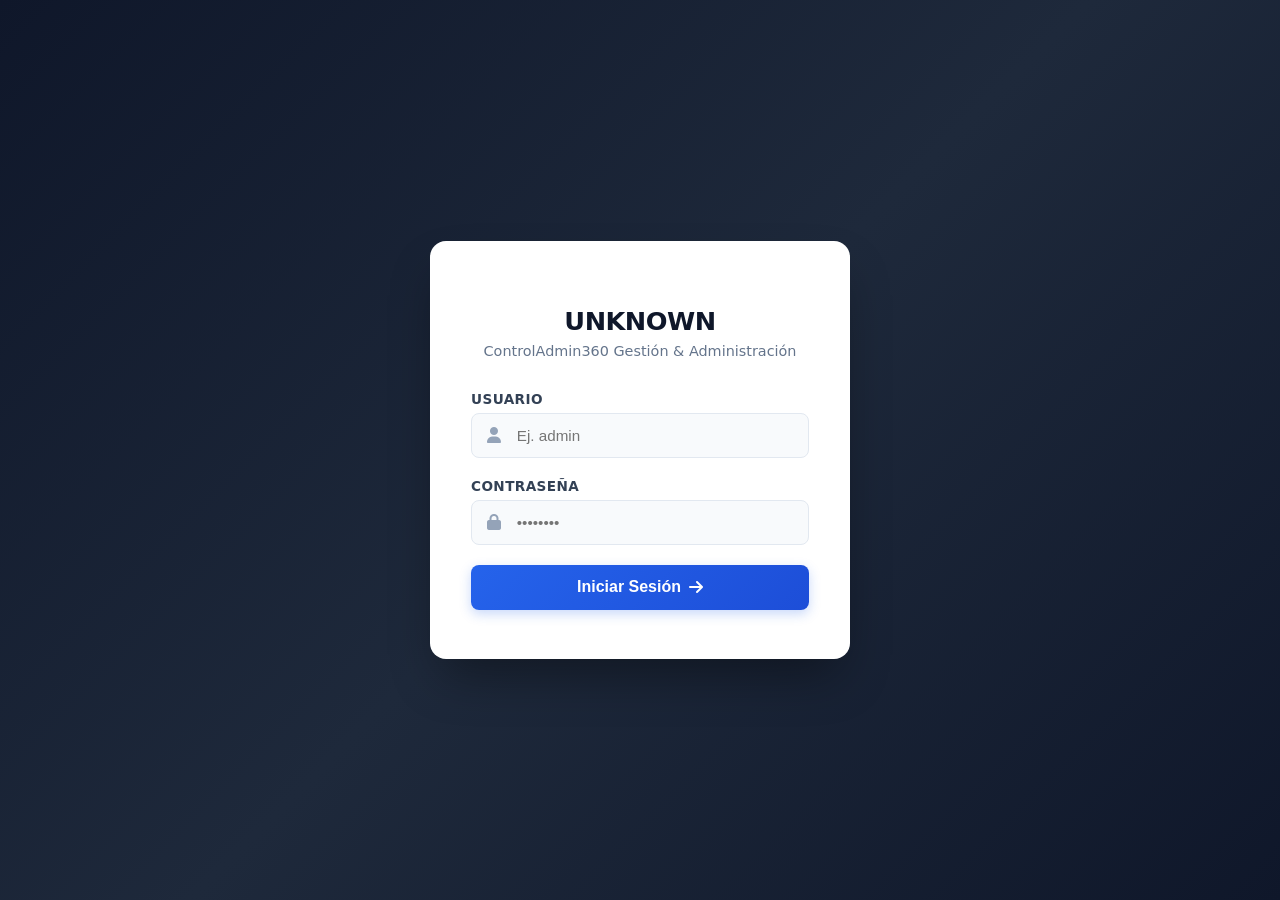
==== commit 3c9799b9: "Merge origin/main: los commits de deteccion de mantenimiento (agregados y revertidos en esta rama) n" ====
--- a/index.html
+++ b/index.html
@@ -3,8 +3,17 @@
 <head>
   <meta charset="utf-8" />
   <meta name="viewport" content="width=device-width, initial-scale=1" />
-  <title>Gaviotas 160 (-)</title>
-  
+  <title>ControlAdmin360 (-)</title>
+  <style>[data-company]{visibility:hidden}.company-listo [data-company]{visibility:visible}</style>
+
+  <!-- Instalable como app (PWA) -->
+  <link rel="manifest" href="manifest.json">
+  <meta name="theme-color" content="#0f172a">
+  <link rel="apple-touch-icon" href="icons/icon-192.png">
+  <meta name="apple-mobile-web-app-capable" content="yes">
+  <meta name="apple-mobile-web-app-status-bar-style" content="black-translucent">
+  <meta name="apple-mobile-web-app-title" id="meta-apple-title" content="ControlAdmin360">
+
   <!-- Favicon emoji unificado -->
   <link id="favicon-main" rel="icon" type="image/svg+xml" href="">
   <link rel="stylesheet" href="https://cdnjs.cloudflare.com/ajax/libs/font-awesome/6.4.0/css/all.min.css">
@@ -19,7 +28,9 @@
         link.rel = 'icon';
         document.head.appendChild(link);
       }
-      var svg = "<svg xmlns='http://www.w3.org/2000/svg' viewBox='0 0 128 128'><text y='1em' font-size='96'>🕊️</text></svg>";
+      var icono = '🏢';
+      try { var c = JSON.parse(localStorage.getItem('COMPANY_INFO') || 'null'); if (c && c.ICONO) icono = c.ICONO; } catch (e) {}
+      var svg = "<svg xmlns='http://www.w3.org/2000/svg' viewBox='0 0 128 128'><text y='1em' font-size='96'>" + icono + "</text></svg>";
       link.type = 'image/svg+xml';
       link.href = "data:image/svg+xml;charset=utf-8," + encodeURIComponent(svg);
     })();
@@ -36,8 +47,8 @@
         <i class="fa-solid fa-gear gear-small"></i>
       </div>
       <div class="login-header">
-        <span class="logo-icon">🕊️</span>
-        <h2>Gaviotas 160</h2>
+        <span class="logo-icon" data-company="icono"></span>
+        <h2 data-company="corto">UNKNOWN</h2>
         <p>ControlAdmin360 Gestión & Administración</p>
       </div>
       <div class="maintenance-body">
@@ -55,8 +66,8 @@
     <!-- 2. FORMULARIO DE LOGIN (Tu caja de Login original) -->
     <div id="form-login-card" class="login-card">
       <div class="login-header">
-        <span class="logo-icon">🕊️</span>
-        <h2>Gaviotas 160</h2>
+        <span class="logo-icon" data-company="icono"></span>
+        <h2 data-company="corto">UNKNOWN</h2>
         <p>ControlAdmin360 Gestión & Administración</p>
       </div>
       <form id="form-login" onsubmit="validarIngreso(event)">
@@ -90,8 +101,9 @@
   <div class="app">
     <!-- Topbar -->
     <header class="topbar" role="banner">
-      <div class="brand" aria-label="Nombre de la aplicación">🕊️ Gaviotas 160</div>
-      
+      <button id="btnMenu" class="btn btn-menu" type="button" aria-controls="sidebar" aria-expanded="false" title="Menú">☰</button>
+      <div class="brand" data-company="marca" aria-label="Nombre de la aplicación">UNKNOWN</div>
+
       <div id="srvStatus" class="srv-badge srv-idle" title="Disponible" style="margin:6px 0 10px 0;">
         <span class="dot"></span>
         <span class="txt">IDLE -> OnLine</span>
@@ -107,10 +119,9 @@
           </svg>
           <span>Cerrar Sessión</span>
         </button>
-        <button id="btnMenu" class="btn btn-menu" type="button" aria-controls="sidebar" aria-expanded="false" title="Menú">☰</button>
         <button id="btnFull" class="btn" type="button" title="Pantalla completa">Pantalla completa</button>
       </div>
-    </header> 
+    </header>
     
     <!-- Sidebar -->
     <aside id="sidebar" class="sidebar" role="navigation" aria-label="Menú principal">
@@ -134,10 +145,10 @@
           <h1 id="h-banco" style="margin:0;">Registros & Movimientos Bancarios</h1>
           <span class="clock-24h" style="justify-self:start; white-space:nowrap; font-weight:600; color:#A4E3FF;"></span>
 
-          <div style="display:flex; align-items:center; gap:8px; justify-content:flex-start; margin:8px 0;"> 
-            <button id="btnRepGen" style="padding:10px 14px; background:#647AEB; color:#fff; border:none; border-radius:7px; font-size:15px; cursor:pointer; box-shadow:0 2px 5px rgba(0,0,0,0.2);"> 
+          <div class="toolbar" style="display:flex; align-items:center; gap:8px; justify-content:flex-start; margin:8px 0;">
+            <button id="btnRepGen" style="padding:10px 14px; background:#647AEB; color:#fff; border:none; border-radius:7px; font-size:15px; cursor:pointer; box-shadow:0 2px 5px rgba(0,0,0,0.2);">
               📤 Reporte General
-            </button> 
+            </button>
             <div id="reportLinks" style="display:flex; gap:8px;"></div>
           </div>
         </div>
@@ -174,12 +185,12 @@
           <h1 id="h-lecturas" style="margin:0;">Lecturas & Registros & Reportes</h1>
           <span class="clock-24h" style="white-space:nowrap; font-weight:600; color:#A4E3FF;"></span>
          
-          <div style="display:flex; align-items:center; gap:8px; justify-content:flex-start; margin:8px 0;">
+          <div class="toolbar" style="display:flex; align-items:center; gap:8px; justify-content:flex-start; margin:8px 0;">
             <button id="btnRepAguas" style="padding:10px 14px; background:#647AEB; color:#fff; border:none; border-radius:7px; font-size:15px; cursor:pointer; box-shadow:0 2px 5px rgba(0,0,0,0.2);">
                 📤 Generar Reportes
             </button>
             <div id="aguasLinks" style="display:flex; gap:8px;"></div>
-          </div>        
+          </div>
         </div> 
         <div class="toolbar">
           <input type="text" id="buscar" placeholder="🔍 Busca aqui..." aria-label="Buscar en la tabla" style="margin-left: 25px; padding: 6px 12px; border-radius: 4px; border: 2px solid #ccc; width: 160px;">
@@ -197,7 +208,7 @@
           <h1 id="h-deudas" style="margin:0;">Deudas & Morosidad</h1>
           <span class="clock-24h" style="white-space:nowrap; font-weight:600; color:#A4E3FF;"></span>
 
-          <div style="display:flex; align-items:center; gap:8px; justify-content:flex-start; margin:8px 0;">
+          <div class="toolbar" style="display:flex; align-items:center; gap:8px; justify-content:flex-start; margin:8px 0;">
             <button id="btnDeudas" style="padding:10px 14px; background:#647AEB; color:#fff; border:none; border-radius:7px; font-size:15px; cursor:pointer; box-shadow:0 2px 5px rgba(0,0,0,0.2);">
               📤 Generar Listado
             </button>
@@ -461,16 +472,16 @@
           <h1 id="h-recibo" style="margin:0;">Resumen De Recibos En Desarollo</h1>
           <span class="clock-24h" style="white-space:nowrap; font-weight:600; color:#A4E3FF;"></span>
 
-          <div style="display:flex; align-items:center; justify-content: space-between; margin:8px 0; width: 100%;">
-            <div style="display:flex; align-items:center; gap:8px;">
+          <div class="toolbar" style="display:flex; align-items:center; justify-content: space-between; margin:8px 0; width: 100%;">
+            <div style="display:flex; align-items:center; gap:8px; flex:0 0 auto;">
               <button id="btnRecExel" style="padding:10px 14px; background:#647AEB; color:#fff; border:none; border-radius:7px; font-size:15px; cursor:pointer; box-shadow:0 2px 5px rgba(0,0,0,0.2);">
                 📤 Recibos en Excel
               </button>
               <button id="recibos-refresh" class="btn-blue">🔄 Actualizar</button>
             </div>
-            <div id="exportLinks" style="display:flex; gap:8px; padding:10px 14px;"></div>
-            <div style="display:flex; gap:8px; justify-content: flex-end; align-items: center;">
-              <button id="recibos-consolidados" class="btn-blue" onclick="window.open('https://drive.google.com/drive/folders/1a2-ApIJ63jFeyRZR2OyDw5bXm6AcgEVA', '_blank')">🗂️ Recibos Consolidados</button> 
+            <div id="exportLinks" style="display:flex; gap:8px; padding:10px 14px; flex:0 0 auto;"></div>
+            <div style="display:flex; gap:8px; justify-content: flex-end; align-items: center; flex:0 0 auto;">
+              <button id="recibos-consolidados" class="btn-blue" onclick="abrirCarpetaRecibos()">🗂️ Recibos Consolidados</button> 
               <button id="exon-desc" class="btn-orange" style="padding: 5px 14px;" onclick="abrirModalExon()">💸 Exoneraciones <br> Reintegros</button> 
               <button id="multas-btn" class="btn-redd" style="padding: 5px 14px;" onclick="abrirModalMultas()">🚨 Multas <br> Sanciones</button>
               <button id="config-btn" class="btn-blue" style="padding: 5px 14px;" onclick="abrirModalConfig()">⚙️ Config.</button>
@@ -850,7 +861,7 @@
       <!-- CONFIG -->
       <section id="view-config" class="view" aria-labelledby="h-config">
         <h1 id="h-config">Configuración</h1>
-         <p>Módulo de Sistema Activo: <code>Contometros / Gaviotas 160</code></p>
+         <p>Módulo de Sistema Activo: <code data-company="modulo">Contometros / UNKNOWN</code></p>
       </section>
 
 
@@ -952,6 +963,24 @@
           <div class="toolbar">
             <input type="text" id="eventos-search" placeholder="🔍 Buscar eventos..." style="margin-left: 25px; padding: 6px 12px; border-radius: 4px; border: 2px solid #ccc; width: 220px;">
           </div>
+        </div>
+        <div style="display: flex; flex-wrap: wrap; align-items: center; gap: 18px; padding: 8px 4px 12px;">
+          <label style="display: flex; align-items: center; gap: 8px; cursor: pointer; font-size: 0.82rem; color: #a5f3fc;">
+            <input type="checkbox" id="chk-eventos-aguas" style="width: 16px; height: 16px; cursor: pointer;">
+            <span>💧 AGUAS</span>
+          </label>
+          <label style="display: flex; align-items: center; gap: 8px; cursor: pointer; font-size: 0.82rem; color: #bae6fd;">
+            <input type="checkbox" id="chk-eventos-databank" style="width: 16px; height: 16px; cursor: pointer;">
+            <span>🏦 DATABANK</span>
+          </label>
+          <label style="display: flex; align-items: center; gap: 8px; cursor: pointer; font-size: 0.82rem; color: #fef08a;">
+            <input type="checkbox" id="chk-eventos-controlop" style="width: 16px; height: 16px; cursor: pointer;">
+            <span>🛡️ CONTROL&OP</span>
+          </label>
+          <label style="display: flex; align-items: center; gap: 8px; cursor: pointer; font-size: 0.82rem; color: #e2e8f0; border-left: 1px dashed #334155; padding-left: 18px;">
+            <input type="checkbox" id="chk-eventos-todos" checked style="width: 16px; height: 16px; cursor: pointer;">
+            <span>📋 TODOS</span>
+          </label>
         </div>
         <div class="eventos table-wrap">
           <table id="tbl-eventos" class="sheet-table">
@@ -979,7 +1008,7 @@
   <dialog id="dlgBancoForm" class="modal" aria-labelledby="dlgBancoFormTitle">
     <div class="modal-box">
       <div class="modal-titlebar">
-        <h3 id="dlgBancoFormTitle" class="modal-title" style="font-size: 1.4rem;">🌐 AppWeb! Gaviotas 160</h3>
+        <h3 id="dlgBancoFormTitle" class="modal-title" data-company="titulo-banco" style="font-size: 1.4rem;">🌐 AppWeb! UNKNOWN</h3>
         <button id="btnBancoFormClose" class="modal-close with-label" type="button" title="Cerrar" onclick="closeForm('banco')">
           <span class="icon" aria-hidden="true">✖️ </span><span class="label">Close</span>
         </button>
@@ -1035,6 +1064,6 @@
   <div id="toast" class="toast"></div>
   
   <!-- Enlace JS estándar -->
-  <script src="app.js?v=1.0.6"></script>
+  <script src="app.js?v=1.0.5"></script>
 </body>
 </html>
--- a/CSS.css
+++ b/CSS.css
@@ -1,9 +1,74 @@
 /* ==========================================================================
-   1. BASE / VARIABLES / RESET
+   ÍNDICE
+   1. Variables y Reset Global
+   2. Módulo Login (Pantalla de Acceso)
+   3. Módulo Mantenimiento (Pantalla de Mantenimiento)
+   4. App / Layout & Sidebar
+   5. Controles / Botones / Formularios
+   6. Tarjetas / Grid / Tablas Genéricas
+   7. Módulo Banco / DataBank
+   8. Módulo Deudas & Morosidad
+   9. Módulo Contómetros & Lecturas
+   10. Módulo Consultas
+   11. Módulo Recibos
+   12. Módulo Comuna
+   13. Módulo Servicios (Histórico)
+   14. Modales, Overlays & Toast
    ========================================================================== */
-/* ==========================================
-   PANTALLA DE LOGIN ESTILO EMPRESARIAL (SaaS)
-   ========================================== */
+
+/* ==========================================================================
+   1. VARIABLES Y RESET GLOBAL
+   ========================================================================== */
+:root {
+  --bg:#0f172a; --panel:#111827; --muted:#94a3b8; --fg:#e5e7eb;
+  --acc:#22c55e; --bd:#1f2937; --card:#0b1220; --chip:#0b1720;
+  --sidebar:166px; /* ancho default de sidebar (desktop) */
+  --sidebar-peek:.44; /* 39% visible (61% oculto) */
+
+  /* Modales y Layout */
+  --titlebar-h: 44px;
+  --w-contometros: 700px;
+  --h-contometros: 850px;
+  --w-banco: 640px;
+  --h-banco: 900px;
+  --menu-ico: 1.45rem;
+
+  /* Paleta Comuna */
+  --com-head: #7b5a2f;
+  --com-head-2: #6b4f28;
+  --com-head-text: #ffffff;
+  --com-text-body: #2d9de2;
+  --com-border: #4d3b21;
+  --com-row-odd: rgba(255, 226, 190, .04);
+  --com-row-even: rgba(0, 0, 0, .05);
+  --com-row-hover: rgba(245, 189, 110, .22);
+}
+
+* {
+  box-sizing: border-box;
+}
+
+html, body {
+  height: 100%;
+  overflow-x: hidden;
+}
+
+body {
+  margin: 0;
+  font: 14px system-ui, -apple-system, "Segoe UI", Roboto, Arial, sans-serif;
+  color: var(--fg);
+  background: linear-gradient(180deg, #0b1020, #0f172a);
+}
+
+/* Print/PDF Adjustment */
+* {
+  -webkit-print-color-adjust: exact;
+  print-color-adjust: exact;
+}
+
+/* ==========================================================================
+   2. MÓDULO LOGIN (Pantalla de Acceso)
+   ========================================================================== */
 .login-wrapper {
   position: fixed;
   top: 0;
@@ -156,60 +221,106 @@
   justify-content: center;
   gap: 0.4rem;
 }
-/**//**//**//**//**//**//**//**/
-
-
-:root {
-  --bg:#0f172a; --panel:#111827; --muted:#94a3b8; --fg:#e5e7eb;
-  --acc:#22c55e; --bd:#1f2937; --card:#0b1220; --chip:#0b1720;
-  --sidebar:166px; /* ancho default de sidebar (desktop) */
-  --sidebar-peek:.44; /* 39% visible (61% oculto) */
-
-  /* Modales y Layout */
-  --titlebar-h: 44px;
-  --w-contometros: 700px;
-  --h-contometros: 850px;
-  --w-banco: 640px;
-  --h-banco: 900px;
-  --menu-ico: 1.45rem;
-
-  /* Paleta Comuna */
-  --com-head: #7b5a2f;
-  --com-head-2: #6b4f28;
-  --com-head-text: #ffffff;
-  --com-text-body: #2d9de2;
-  --com-border: #4d3b21;
-  --com-row-odd: rgba(255, 226, 190, .04);
-  --com-row-even: rgba(0, 0, 0, .05);
-  --com-row-hover: rgba(245, 189, 110, .22);
-}
-
-* {
-  box-sizing: border-box;
-}
-
-html, body {
+
+/* ==========================================================================
+   3. MÓDULO MANTENIMIENTO (Pantalla de Mantenimiento)
+   ========================================================================== */
+.maintenance-card {
+  background: #ffffff;
+  border-radius: 12px;
+  padding: 40px 30px;
+  max-width: 420px;
+  width: 100%;
+  text-align: center;
+  box-shadow: 0 10px 25px rgba(0, 0, 0, 0.08);
+  border-top: 4px solid #1f5fa8; /* Color de acento corporativo */
+}
+
+/* --- ANIMACIÓN DE ENGRANAJES --- */
+.gears-container {
+  position: relative;
+  height: 80px;
+  margin-bottom: 20px;
+  color: #1f5fa8;
+}
+.gear-large {
+  font-size: 3.5rem;
+  position: absolute;
+  top: 10px;
+  left: calc(50% - 30px);
+  animation: spinRight 6s linear infinite;
+}
+.gear-small {
+  font-size: 2rem;
+  position: absolute;
+  top: 40px;
+  left: calc(50% + 15px);
+  color: #64748b; /* Gris azulado */
+  animation: spinLeft 4s linear infinite;
+}
+
+/* --- TEXTOS Y CUERPO --- */
+.maintenance-body h3 {
+  font-size: 1.3rem;
+  color: #1e293b;
+  margin-bottom: 12px;
+}
+.maintenance-desc {
+  font-size: 0.95rem;
+  color: #475569;
+  line-height: 1.5;
+  margin-bottom: 25px;
+}
+.maintenance-footer {
+  font-size: 0.85rem;
+  color: #94a3b8;
+  margin-top: 15px;
+  font-weight: 500;
+}
+
+/* --- ANIMACIONES --- */
+@keyframes spinRight {
+  100% { transform: rotate(360deg); }
+}
+@keyframes spinLeft {
+  100% { transform: rotate(-360deg); }
+}
+
+/* Texto pulsante sutil */
+.pulse-text {
+  animation: pulseColor 2s infinite alternate;
+}
+@keyframes pulseColor {
+  0% { color: #1e293b; }
+  100% { color: #1f5fa8; }
+}
+
+/* Barra de carga estilo Cylon/Indeterminada */
+.progress-container {
+  height: 6px;
+  background-color: #e2e8f0;
+  border-radius: 10px;
+  overflow: hidden;
+  position: relative;
+  width: 80%;
+  margin: 0 auto;
+}
+.progress-bar-animated {
+  position: absolute;
   height: 100%;
-  overflow-x: hidden;
-}
-
-body {
-  margin: 0;
-  font: 14px system-ui, -apple-system, "Segoe UI", Roboto, Arial, sans-serif;
-  color: var(--fg);
-  background: linear-gradient(180deg, #0b1020, #0f172a);
-}
-
-/* Print/PDF Adjustment */
-* {
-  -webkit-print-color-adjust: exact;
-  print-color-adjust: exact;
+  width: 30%;
+  background-color: #1f5fa8;
+  border-radius: 10px;
+  animation: slideLoad 1.5s ease-in-out infinite alternate;
+}
+@keyframes slideLoad {
+  0% { left: 0; width: 30%; }
+  100% { left: 70%; width: 40%; }
 }
 
 /* ==========================================================================
-   2. APP / LAYOUT & SIDEBAR
+   4. APP / LAYOUT & SIDEBAR
    ========================================================================== */
-
 
 .app {
   display: grid;
@@ -219,8 +330,15 @@
   transition: grid-template-columns 280ms cubic-bezier(0.4, 0, 0.2, 1);
 }
 
-/* 🎯 Desplegar sidebar al posicionar el mouse (Hover / Focus) */
-.app:has(.sidebar:hover),
+/* 🎯 Desplegar sidebar al posicionar el mouse (solo dispositivos con mouse real,
+   para que un tap en pantalla táctil no dispare esto por accidente) */
+@media (hover: hover) and (pointer: fine) {
+  .app:has(.sidebar:hover) {
+    grid-template-columns: var(--sidebar) 1fr !important;
+  }
+}
+
+/* Accesibilidad: navegación por teclado (Tab) también despliega, en cualquier dispositivo */
 .app:has(.sidebar:focus-within) {
   grid-template-columns: var(--sidebar) 1fr !important;
 }
@@ -329,17 +447,43 @@
 .srv-error { background: #3b0e10; color: #ffc0c4; }
 .srv-error .dot { background: #ff4d4f; }
 
-/* En pantallas pequeñas mantiene desplegado */
+/* 📱 Móvil / táctil: no existe :hover, así que el sidebar arranca
+   completamente oculto y el botón ☰ muestra/oculta solo los íconos
+   (el mismo ancho "peek" que antes era el estado fijo por defecto). */
 @media (max-width: 900px) {
-  .app,
-  .app:has(.sidebar:hover),
-  .app:has(.sidebar:focus-within) {
-    grid-template-columns: var(--sidebar) 1fr !important;
+  .btn-menu { display: inline-flex !important; }
+
+  .app {
+    grid-template-columns: 0px 1fr;
   }
+
+  .app.sidebar-open {
+    grid-template-columns: calc(var(--sidebar) * var(--sidebar-peek)) 1fr !important;
+  }
+
+  /* Filas de controles (selects, combobox, botones) arriba de cada tabla:
+     en vez de recortarse o forzar el layout, se deslizan de lado igual
+     que las tablas de abajo — así ningún control queda inalcanzable. */
+  .toolbar {
+    flex-wrap: nowrap;
+    overflow-x: auto;
+    -webkit-overflow-scrolling: touch;
+    padding-bottom: 6px;
+  }
+  .toolbar > * {
+    flex: 0 0 auto;
+  }
+
+  /* El botón Consolidar (Recibos) trae un margin-right:190px fijo pensado
+     para pantallas anchas; en móvil solo deja espacio vacío tras hacer
+     scroll hasta el final. */
+  #btn-consolidar-periodo {
+    margin-right: 0 !important;
+  }
 }
 
 /* ==========================================================================
-   3. CONTROLES / BOTONES / FORMULARIOS
+   5. CONTROLES / BOTONES / FORMULARIOS
    ========================================================================== */
 .btn-report {
   display: inline-flex;
@@ -392,7 +536,8 @@
 .btn-m3 { background: #1F0F57; }
 .btn-m3:hover { background: #806C40; border-color: #1992F5; color: #000; }
 
-.btn-menu { display: none !important; }
+/* Oculto en desktop; la media query móvil en la sección 4 (Layout) lo reactiva con !important */
+.btn-menu { display: none; }
 
 /* Botón de Cerrar Sesión Profesional */
 .btn-logout {
@@ -510,7 +655,7 @@
 .check-group input[type="checkbox"] { transform: scale(1.3); cursor: pointer; }
 
 /* ==========================================================================
-   4. TARJETAS / GRID / TABLAS GENÉRICAS
+   6. TARJETAS / GRID / TABLAS GENÉRICAS
    ========================================================================== */
 .grid {
   display: grid;
@@ -573,9 +718,9 @@
 .txt-blue { color: #4993EB; font-weight: 500; }
 .txt-boldd { font-weight: 550 !important; }
 
-/* ==========================================================
-   5. TABLA BANCO / DATABANK - NAVEGACIÓN Y ESTRUCTURA GENERAL
-   ========================================================== */
+/* ==========================================================================
+   7. MÓDULO BANCO / DATABANK
+   ========================================================================== */
 
 #view-banco .table-wrap { 
   overflow: auto; 
@@ -721,11 +866,12 @@
 .banco-table tbody td.txt-blue { color: #2563eb !important; }
 
 /* Colores condicionales panel derecho (Kpis/Panel) */
-.banco-table tbody td.kpi-orange { color: #FE8400; font-weight: 700; }
-.banco-table tbody td.kpi-green  { color: #6AF48A; font-weight: 700; }
-.banco-table tbody td.kpi-blue   { color: #6287F4; font-weight: 700; }
-.banco-table tbody td.kpi-brown  { color: #93755F; font-weight: 700; }
-.banco-table tbody td.kpi-accent { color: #2563eb; font-weight: 700; }
+/* ✅ AHORA CORREGIDO: */
+.banco-table tbody td.kpi-orange { color: #FE8400 !important; font-weight: 700 !important; }
+.banco-table tbody td.kpi-green  { color: #6AF48A !important; font-weight: 700 !important; }
+.banco-table tbody td.kpi-blue   { color: #6287F4 !important; font-weight: 700 !important; }
+.banco-table tbody td.kpi-brown  { color: #93755F !important; font-weight: 700 !important; }
+.banco-table tbody td.kpi-accent { color: #2563eb !important; font-weight: 700 !important; }
 
 /* Separador entre paneles (Gap) */
 .banco-table td.gap-cell, 
@@ -764,7 +910,7 @@
 }
 
 /* ==========================================================================
-   6. DEUDAS & MOROSIDAD
+   8. MÓDULO DEUDAS & MOROSIDAD
    ========================================================================== */
 
 /* Contenedor y tabla general */
@@ -875,7 +1021,7 @@
 }
 
 /* ==========================================================================
-   7. MÓDULO CONTÓMETROS & LECTURAS
+   9. MÓDULO CONTÓMETROS & LECTURAS
    ========================================================================== */
 
 #frmContometros {
@@ -959,7 +1105,7 @@
 }
 
 /* ==========================================================================
-   8. MÓDULO CONSULTAS, RECIBOS & COMUNA
+   10. MÓDULO CONSULTAS
    ========================================================================== */
 /* Consultas Meta Panel */
 #view-consultas .cons-meta {
@@ -1038,6 +1184,9 @@
 .label-saldo { color: #3367D6; font-weight: bold; }
 .label-ra { color: #B30000; font-weight: bold; }
 
+/* ==========================================================================
+   11. MÓDULO RECIBOS
+   ========================================================================== */
 /* Recibos Específico */
 #view-recibo .recibos.table-wrap {
   width: 100%;
@@ -1098,6 +1247,9 @@
 #view-recibo .recibos-table tbody td:nth-child(17) { text-align: center; }
 #view-recibo .recibos-table tbody td:nth-child(n+3):nth-child(-n+14) { text-align: right; }
 
+/* ==========================================================================
+   12. MÓDULO COMUNA
+   ========================================================================== */
 /* Comuna Específico */
 #view-comunal .comuna.table-wrap {
   width: 100%;
@@ -1242,9 +1394,9 @@
 .savebar.show { display: flex; }
 .savebar .savebar-hint { color: #94a3b8; font-size: 12px; }
 
-/* ==========================================================
-   9. TABLA DE SERVICIOS
-   ========================================================== */
+/* ==========================================================================
+   13. MÓDULO SERVICIOS (Histórico)
+   ========================================================================== */
 
 /* Estado vacío */
 #tabla-servicios .empty-msg {
@@ -1311,7 +1463,7 @@
 }
 
 /* ==========================================================================
-   10. MODALES, OVERLAYS & TOAST
+   14. MODALES, OVERLAYS & TOAST
    ========================================================================== */
 .modal::backdrop { background: rgba(0, 0, 0, .45); }
 .modal { border: 0; padding: 0; background: transparent; }
@@ -1481,7 +1633,7 @@
   opacity: 0;
   transition: .25s;
   pointer-events: none;
-  z-index: 1000;
+  z-index: 999999;
 }
 
 #toast.show {
